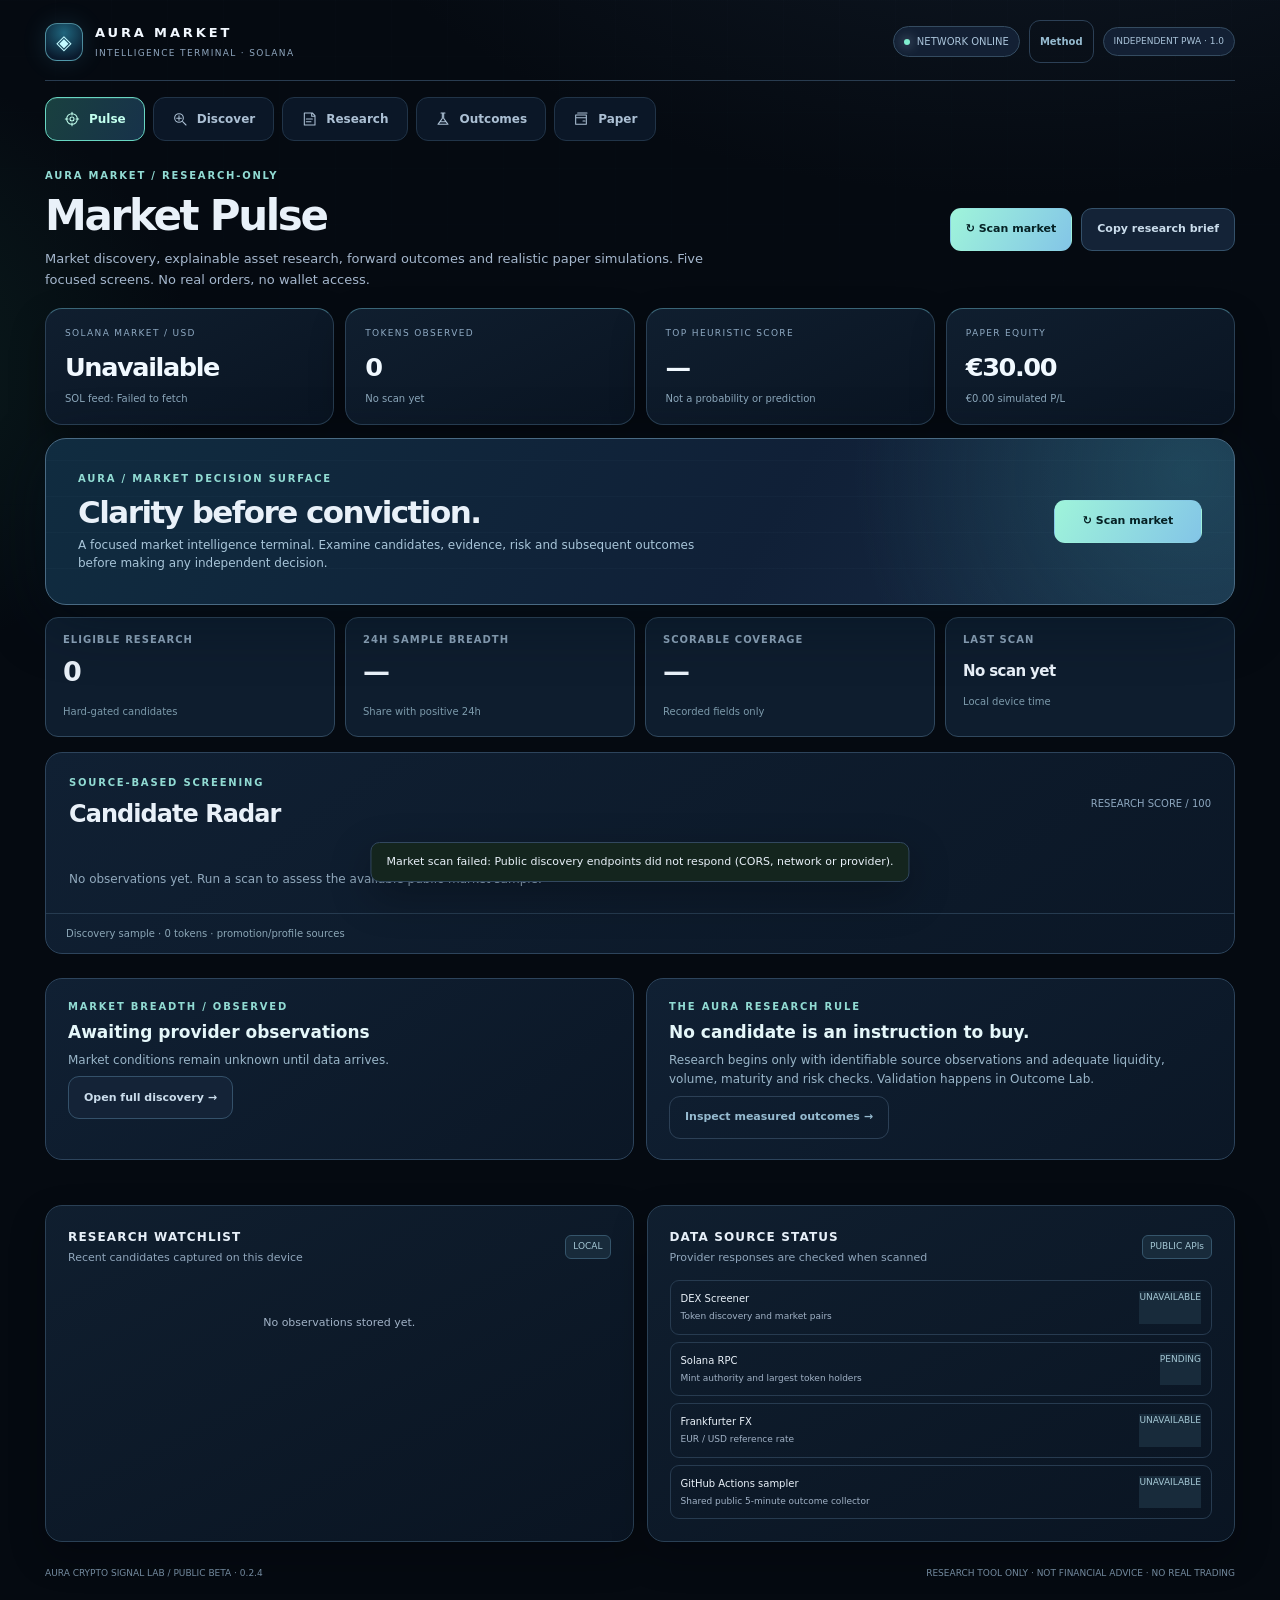
==== index.html @ c3ff3958 "fix(market): unify scanner score with candidate evidence gates and preserve missing scores" ====
<!doctype html>
<html lang="en">
<head>
<meta charset="utf-8">
<meta name="viewport" content="width=device-width,initial-scale=1,viewport-fit=cover">
<meta name="theme-color" content="#07100f">
<meta name="description" content="AURA Market — independent Android market research, transparent intelligence, on-chain checks and paper portfolio.">
<link rel="manifest" href="./manifest.webmanifest">
<link rel="icon" href="./icon.svg" type="image/svg+xml">
<title>AURA Market · Intelligence Terminal</title>
<style>
:root{color-scheme:dark;--bg:#07100f;--panel:#0b1715;--panel2:#0e1e1b;--line:#1b3630;--line2:#25453c;--text:#e7f2ed;--muted:#86a198;--dim:#5e786e;--mint:#90e0bf;--mint2:#b7f2d6;--gold:#e7c88a;--red:#f08f84;--blue:#8fb8ed;--shadow:0 16px 50px #0006}
*{box-sizing:border-box}html{scroll-behavior:smooth}body{margin:0;background:radial-gradient(1000px 650px at 60% -20%,#18342b 0%,transparent 62%),linear-gradient(145deg,#07100f,#060b0b 55%,#091511);color:var(--text);font-family:Inter,ui-sans-serif,system-ui,-apple-system,"Segoe UI",sans-serif;min-height:100vh}button,input,select{font:inherit}button{cursor:pointer}button:disabled{opacity:.4;cursor:not-allowed}a{color:inherit;text-decoration:none}::selection{background:#8de2bd55}
.wrap{max-width:1500px;margin:auto;padding:0 24px}.top{display:flex;align-items:center;justify-content:space-between;gap:16px;padding:19px 0;border-bottom:1px solid var(--line)}.brand{display:flex;align-items:center;gap:12px}.logo{width:38px;height:38px;border:1px solid #83d3ac88;border-radius:12px;display:grid;place-items:center;color:var(--mint);box-shadow:inset 0 0 18px #73ce9b16,0 0 24px #73ce9b0b;font-size:20px}.brand h1{font-size:14px;letter-spacing:.22em;margin:0;font-weight:750}.brand p{font-size:9px;letter-spacing:.18em;color:var(--muted);margin:5px 0 0}.top-right{display:flex;align-items:center;gap:12px;flex-wrap:wrap}.pill{display:inline-flex;align-items:center;gap:7px;border:1px solid var(--line2);background:#10221d;padding:7px 10px;border-radius:999px;font-size:10px;color:var(--muted)}.dot{width:6px;height:6px;border-radius:99px;background:var(--gold);box-shadow:0 0 12px currentColor}.dot.ok{background:var(--mint)}.dot.bad{background:var(--red)}
.nav{display:flex;gap:6px;overflow:auto;padding:12px 0;border-bottom:1px solid var(--line);scrollbar-width:none}.nav button{border:1px solid transparent;background:transparent;color:var(--muted);padding:9px 13px;border-radius:9px;font-size:11px;white-space:nowrap}.nav button.active,.nav button:hover{background:#12251f;border-color:var(--line2);color:var(--mint)}
.intro{display:flex;align-items:flex-end;justify-content:space-between;gap:18px;padding:27px 0 18px}.eyebrow{font-size:9px;letter-spacing:.22em;color:var(--mint);text-transform:uppercase}.intro h2{margin:8px 0 5px;font-size:clamp(24px,4vw,37px);letter-spacing:-.045em;font-weight:650}.intro p{max-width:650px;color:var(--muted);font-size:12px;line-height:1.6;margin:0}.actions{display:flex;gap:8px;flex-wrap:wrap}.btn{border:1px solid var(--line2);background:#11231e;color:var(--text);border-radius:9px;padding:10px 13px;font-size:11px;font-weight:650;transition:.2s}.btn:hover{border-color:#72c79c;background:#163127}.btn.primary{background:var(--mint);color:#082018;border-color:var(--mint)}.btn.primary:hover{background:var(--mint2)}.btn.ghost{background:transparent;color:var(--muted)}.btn.danger{border-color:#69443c;color:#f2a196;background:#251512}.btn.small{padding:7px 10px;font-size:10px}
.grid{display:grid;gap:13px}.stats{grid-template-columns:repeat(4,minmax(0,1fr));margin-bottom:13px}.card{background:linear-gradient(150deg,#10201cdd,#0a1412ee);border:1px solid var(--line);border-radius:14px;box-shadow:var(--shadow);min-width:0}.stat{padding:15px 17px}.label{font-size:9px;letter-spacing:.15em;color:var(--muted);text-transform:uppercase}.value{font-size:25px;font-weight:650;letter-spacing:-.04em;margin-top:8px}.sub{font-size:10px;color:var(--dim);margin-top:4px}
.workspace{grid-template-columns:minmax(0,1.6fr) minmax(290px,.8fr);align-items:start}.section{padding:17px}.sect-head{display:flex;align-items:center;justify-content:space-between;gap:12px;margin-bottom:14px}.sect-head h3{font-size:12px;letter-spacing:.12em;margin:0;font-weight:700}.sect-head p{font-size:10px;color:var(--muted);margin:4px 0 0}.muted{color:var(--muted)}.tiny{font-size:9px;color:var(--dim)}.filters{display:flex;gap:7px;flex-wrap:wrap;margin-bottom:12px}.field{background:#081310;border:1px solid var(--line2);border-radius:8px;color:var(--text);padding:9px 10px;min-width:0;font-size:11px}.filters input{flex:1;min-width:140px}.filters select{min-width:115px}.table-wrap{overflow-x:auto}table{width:100%;border-collapse:collapse;min-width:650px}th{text-align:left;font-size:9px;color:var(--dim);letter-spacing:.13em;font-weight:600;padding:10px 8px;border-bottom:1px solid var(--line)}td{font-size:11px;padding:12px 8px;border-bottom:1px solid #18312b;white-space:nowrap}tbody tr{cursor:pointer;transition:.15s}tbody tr:hover,tbody tr.selected{background:#13251e}tbody tr:last-child td{border-bottom:0}.token{display:flex;align-items:center;gap:9px}.token img,.avatar{width:28px;height:28px;border-radius:50%;object-fit:cover;background:#1e3b30;border:1px solid #315344}.token b{display:block;font-size:11px}.token small{display:block;color:var(--dim);font-size:9px;margin-top:3px}.pos{color:var(--mint)}.neg{color:var(--red)}.score{display:inline-flex;align-items:center;justify-content:center;min-width:34px;border:1px solid #366c50;background:#10281c;color:var(--mint);padding:4px 6px;border-radius:6px;font-size:10px}.score.mid{border-color:#6d5c32;background:#282312;color:var(--gold)}.score.low{border-color:#643e36;background:#281814;color:var(--red)}
.inspect{padding:17px;position:sticky;top:12px}.empty{padding:34px 10px;text-align:center;color:var(--muted);font-size:11px;line-height:1.7}.inspect-head{display:flex;gap:12px;align-items:center}.inspect-head img{width:40px;height:40px;border-radius:50%;background:#183a2b}.inspect-head h3{margin:0;font-size:15px}.inspect-head small{display:block;margin-top:4px;color:var(--muted);font-size:10px}.price{font-size:27px;letter-spacing:-.04em;font-weight:700;margin:19px 0 3px}.change{font-size:11px}.metricgrid{display:grid;grid-template-columns:repeat(2,minmax(0,1fr));gap:8px;margin-top:15px}.metric{padding:10px;border:1px solid var(--line);border-radius:9px;background:#0a1713}.metric span{display:block;font-size:9px;color:var(--dim);text-transform:uppercase;letter-spacing:.1em}.metric b{display:block;margin-top:6px;font-size:12px;font-weight:650}.riskbox{margin-top:14px;border:1px solid var(--line);border-radius:10px;padding:12px}.riskrow{display:flex;align-items:center;justify-content:space-between;gap:8px;margin-top:9px;font-size:10px}.tag{border:1px solid var(--line2);background:#0c1a15;color:var(--muted);padding:4px 7px;border-radius:6px;font-size:9px}.tag.good{color:var(--mint);border-color:#386447}.tag.warn{color:var(--gold);border-color:#66572e}.tag.bad{color:var(--red);border-color:#67403a}.inspect-actions{display:flex;gap:8px;margin-top:14px}.inspect-actions .btn{flex:1}.security{margin-top:12px}
.side-stack{display:grid;gap:13px}.portfolio{padding:17px}.balance{font-size:30px;font-weight:700;margin-top:8px}.cashrow{display:flex;justify-content:space-between;gap:12px;margin-top:9px;font-size:10px;color:var(--muted)}.progress{height:6px;background:#1a3029;border-radius:99px;overflow:hidden;margin:12px 0}.progress i{display:block;height:100%;background:linear-gradient(90deg,#60b987,#c3e6a8);width:0}.position{padding:10px 0;border-top:1px solid var(--line);display:flex;justify-content:space-between;align-items:center;gap:10px}.position b{font-size:11px}.position small{display:block;color:var(--muted);font-size:9px;margin-top:4px}.position strong{font-size:11px}.warning{border:1px solid #5d5030;background:#241f10;color:#d7c48f;border-radius:9px;padding:11px;font-size:10px;line-height:1.55;margin-top:13px}.warning.red{border-color:#67413c;background:#241512;color:#e9a397}.warning.green{border-color:#326347;background:#102219;color:#a3dfbc}
.panel{padding:17px;margin-top:13px}.formrow{display:grid;grid-template-columns:1fr 1fr;gap:9px;margin:12px 0}.formgroup label{display:block;font-size:9px;color:var(--muted);margin-bottom:6px}.formgroup input,.formgroup select{width:100%}.feedlist{display:grid;gap:7px}.feeditem{border:1px solid var(--line);border-radius:9px;padding:10px;display:flex;justify-content:space-between;gap:10px;font-size:10px}.feeditem small{display:block;color:var(--muted);font-size:9px;margin-top:4px}.badge{font-size:9px;color:var(--mint);white-space:nowrap}.hidden{display:none!important}
.modal{position:fixed;inset:0;z-index:30;background:#000a;display:grid;place-items:center;padding:18px}.modalbox{width:min(440px,100%);background:#0d1c17;border:1px solid var(--line2);border-radius:15px;padding:20px;box-shadow:0 20px 80px #000a}.modalbox h3{margin:0 0 5px;font-size:15px}.modalbox p{font-size:11px;color:var(--muted);line-height:1.6}.modal-actions{display:flex;justify-content:flex-end;gap:8px;margin-top:16px}
footer{padding:24px 0 32px;color:var(--dim);font-size:9px;line-height:1.7;display:flex;justify-content:space-between;gap:16px}.toast{position:fixed;z-index:40;bottom:18px;left:50%;transform:translate(-50%,20px);opacity:0;transition:.25s;background:#14251e;border:1px solid var(--line2);padding:11px 15px;border-radius:9px;box-shadow:var(--shadow);font-size:11px;pointer-events:none;max-width:90%;text-align:center}.toast.show{opacity:1;transform:translate(-50%,0)}
@media(max-width:900px){.workspace{grid-template-columns:1fr}.inspect{position:relative;top:auto}.stats{grid-template-columns:repeat(2,1fr)}.intro{align-items:flex-start;flex-direction:column}.actions{width:100%}}
@media(max-width:540px){.tabview#overview .table-wrap table{min-width:0;table-layout:fixed;width:100%}.tabview#overview .table-wrap th:nth-child(4),.tabview#overview .table-wrap td:nth-child(4),.tabview#overview .table-wrap th:nth-child(5),.tabview#overview .table-wrap td:nth-child(5){display:none}.tabview#overview .table-wrap th,.tabview#overview .table-wrap td{padding:9px 5px;font-size:9px}.tabview#overview .token{gap:5px}.tabview#overview .token img,.tabview#overview .token .avatar{width:22px;height:22px}.tabview#overview .token b{font-size:9px}.tabview#overview .token small{font-size:8px}.wrap{padding:0 13px}.top{padding:13px 0}.brand h1{font-size:12px}.brand p{font-size:8px}.top-right .pill:nth-child(2){display:none}.nav{padding:9px 0}.nav button{padding:8px 10px}.intro{padding:20px 0 14px}.intro h2{font-size:26px}.intro p{font-size:11px}.actions .btn{flex:1;padding:10px 8px}.stats{gap:8px}.stat{padding:12px}.value{font-size:20px}.section,.inspect,.portfolio,.panel{padding:13px}.formrow{grid-template-columns:1fr}.value{letter-spacing:-.05em}footer{font-size:8px;flex-direction:column;gap:4px}}
</style>
<link rel="stylesheet" href="./market-ui.css">
</head>
<body>
<div class="wrap">
<header class="top">
 <div class="brand"><div class="logo" aria-hidden="true">◈</div><div><h1>AURA MARKET</h1><p>INTELLIGENCE TERMINAL · SOLANA</p></div></div>
 <div class="top-right"><span class="pill"><i class="dot" id="netDot"></i><span id="netLabel">CONNECTING</span></span><button class="btn small ghost" id="terminal-method" type="button">Method</button><span class="pill">INDEPENDENT PWA · 1.0</span></div>
</header>
<nav class="nav" id="nav" aria-label="Primary market navigation"><button type="button" class="active" data-tab="overview" aria-label="Pulse"><svg class="nav-icon" viewBox="0 0 24 24" fill="none" stroke="currentColor" stroke-width="1.6" stroke-linecap="round" stroke-linejoin="round" aria-hidden="true"><circle cx="12" cy="12" r="8"/><circle cx="12" cy="12" r="3"/><path d="M12 2v4 M12 18v4 M2 12h4 M18 12h4"/></svg><span class="nav-label">Pulse</span></button><button type="button" data-tab="scanner" aria-label="Discover"><svg class="nav-icon" viewBox="0 0 24 24" fill="none" stroke="currentColor" stroke-width="1.6" stroke-linecap="round" stroke-linejoin="round" aria-hidden="true"><circle cx="10.5" cy="10.5" r="6.5"/><path d="m16 16 5 5 M7 11h7 M10.5 7v7"/></svg><span class="nav-label">Discover</span></button><button type="button" data-tab="research" aria-label="Research"><svg class="nav-icon" viewBox="0 0 24 24" fill="none" stroke="currentColor" stroke-width="1.6" stroke-linecap="round" stroke-linejoin="round" aria-hidden="true"><path d="M8 3h9l4 4v14H5V3z M16 3v5h5 M8 12h9 M8 16h7"/></svg><span class="nav-label">Research</span></button><button type="button" data-tab="lab" aria-label="Outcomes"><svg class="nav-icon" viewBox="0 0 24 24" fill="none" stroke="currentColor" stroke-width="1.6" stroke-linecap="round" stroke-linejoin="round" aria-hidden="true"><path d="M9 3h6 M11 3v8L4.5 20h15L13 11V3 M8 16h8"/></svg><span class="nav-label">Outcomes</span></button><button type="button" data-tab="portfolio" aria-label="Paper"><svg class="nav-icon" viewBox="0 0 24 24" fill="none" stroke="currentColor" stroke-width="1.6" stroke-linecap="round" stroke-linejoin="round" aria-hidden="true"><path d="M4 6h16v14H4z M4 10h16 M15 15h3 M7 3h14"/></svg><span class="nav-label">Paper</span></button></nav>
<section class="intro">
 <div><div class="eyebrow">AURA MARKET / RESEARCH-ONLY</div><h2 id="terminal-page-name">Market Pulse</h2><p>Market discovery, explainable asset research, forward outcomes and realistic paper simulations. Five focused screens. No real orders, no wallet access.</p></div>
 <div class="actions"><button class="btn primary" id="scanBtn">↻ Scan market</button><button class="btn" id="briefBtn">Copy research brief</button><button class="btn ghost" id="installBtn" hidden>＋ Install app</button></div>
</section>
<section class="grid stats">
 <div class="card stat"><div class="label">Solana market / USD</div><div class="value" id="solPrice">—</div><div class="sub" id="solChange">Waiting for public feed</div></div>
 <div class="card stat"><div class="label">Tokens observed</div><div class="value" id="tokenCount">0</div><div class="sub" id="scanTime">No scan yet</div></div>
 <div class="card stat"><div class="label">Top heuristic score</div><div class="value" id="topScore">—</div><div class="sub">Not a probability or prediction</div></div>
 <div class="card stat"><div class="label">Paper equity</div><div class="value" id="equity">€30.00</div><div class="sub" id="dailyPnl">€0.00 simulated P/L</div></div>
</section>
<div id="overview" class="tabview">
<section id="aura-market-product" aria-label="Market decision overview">
<div class="aura-hero"><div><div class="aura-eyebrow">AURA / MARKET DECISION SURFACE</div><h3>Clarity before conviction.</h3><p>A focused market intelligence terminal. Examine candidates, evidence, risk and subsequent outcomes before making any independent decision.</p></div><button class="btn primary" id="terminal-quick-scan" type="button">↻ Scan market</button></div>
<div class="aura-chipbar" aria-label="Market sample quality metrics">
<div class="aura-chip"><small>ELIGIBLE RESEARCH</small><strong id="terminal-eligible">—</strong><em>Hard-gated candidates</em></div>
<div class="aura-chip"><small>24H SAMPLE BREADTH</small><strong id="terminal-breadth">—</strong><em>Share with positive 24h</em></div>
<div class="aura-chip"><small>SCORABLE COVERAGE</small><strong id="terminal-coverage">—</strong><em>Recorded fields only</em></div>
<div class="aura-chip"><small>LAST SCAN</small><strong style="font-size:15px;margin-top:13px" id="terminal-sampled">—</strong><em>Local device time</em></div></div>
<section class="aura-panel" aria-label="Candidate radar"><div class="aura-panel-head"><div><div class="aura-eyebrow">SOURCE-BASED SCREENING</div><h3>Candidate Radar</h3></div><span>RESEARCH SCORE / 100</span></div>
<div id="terminal-candidates"><div class="aura-placeholder">Run a market scan to examine a provider-curated sample. Missing data will not be invented.</div></div>
<div id="terminal-universe" class="aura-observation-note">Discovery is a selection-biased sample, not every Solana token.</div></section>
<div class="aura-info-grid"><div class="aura-panel aura-brief"><div class="aura-eyebrow">MARKET BREADTH / OBSERVED</div><strong id="terminal-market-bias">Awaiting provider observations</strong><p id="terminal-market-narrative">Market conditions remain unknown until data arrives.</p><button class="btn" type="button" data-market-tab="scanner">Open full discovery →</button></div>
<div class="aura-panel aura-brief"><div class="aura-eyebrow">THE AURA RESEARCH RULE</div><strong>No candidate is an instruction to buy.</strong><p>Research begins only with identifiable source observations and adequate liquidity, volume, maturity and risk checks. Validation happens in Outcome Lab.</p><button class="btn ghost" type="button" data-market-tab="lab">Inspect measured outcomes →</button></div></div>
</section>
 <section class="grid" style="grid-template-columns:1fr 1fr;margin-top:13px">
  <div class="card section"><div class="sect-head"><div><h3>RESEARCH WATCHLIST</h3><p>Recent candidates captured on this device</p></div><span class="tag">LOCAL</span></div><div class="feedlist" id="watchList"><div class="empty">No observations stored yet.</div></div></div>
  <div class="card section"><div class="sect-head"><div><h3>DATA SOURCE STATUS</h3><p>Provider responses are checked when scanned</p></div><span class="tag">PUBLIC APIs</span></div><div class="feedlist" id="sourceList"><div class="feeditem"><div>DEX Screener<small>Discovery feeds and token pairs</small></div><span class="badge">PENDING</span></div><div class="feeditem"><div>Solana RPC<small>Mint and largest token accounts</small></div><span class="badge">PENDING</span></div><div class="feeditem"><div>Frankfurter FX<small>EUR / USD conversion for simulated book</small></div><span class="badge">PENDING</span></div></div></div>
 </section>
</div>
<div id="scanner" class="tabview hidden">
<div class="aura-context"><div><div class="aura-eyebrow">DISCOVER / FILTER / COMPARE</div><b>Market Scanner</b></div><span class="tiny">DEX Screener public sample</span></div>

 <div class="card section"><div class="sect-head"><div><h3>SCANNER / SEARCH A TOKEN</h3><p>Search by token name, ticker or mint address</p></div></div>
 <div class="filters"><input class="field" id="searchInput" placeholder="Name, symbol or Solana mint address"><button class="btn primary" id="searchBtn">Search</button></div><div id="searchResults" class="feedlist"><div class="empty">Use search to inspect a specific token.</div></div>
 </div>
 <section class="grid workspace">
  <div class="card section">
   <div class="sect-head"><div><h3>LIVE DISCOVERY FEED</h3><p>DEX Screener public Solana feeds · updated on demand</p></div><span class="tag" id="feedStatus">NOT SCANNED</span></div>
   <div class="filters"><input class="field" id="filterText" placeholder="Filter by token, symbol or address"><select class="field" id="sortSelect"><option value="score">Sort: score</option><option value="liquidity">Sort: liquidity</option><option value="volume">Sort: volume</option><option value="age">Sort: newest</option></select><select class="field" id="riskSelect"><option value="all">All risk levels</option><option value="low">Lower risk flags</option><option value="med">Medium flags</option><option value="high">High flags</option></select></div>
   <div class="table-wrap"><table><thead><tr><th>ASSET</th><th>PRICE</th><th>1H</th><th>LIQUIDITY</th><th>VOL 1H</th><th>SCORE</th><th>RISK</th></tr></thead><tbody id="tokenRows"><tr><td colspan="7" class="empty">Run a market scan to discover current Solana tokens.</td></tr></tbody></table></div>
   <div class="tiny" style="margin-top:12px">Score is a rule-based ranking of liquidity, activity, price action and age. It is not a calibrated forecast.</div>
  </div>
  
 </section>

</div>
<div id="research" class="tabview hidden">
<div class="aura-context"><div><div class="aura-eyebrow">INSPECT ONE ASSET</div><b id="terminal-current">Select an asset</b></div><button class="btn small ghost" type="button" data-market-tab="scanner">Browse tokens</button></div>
<section class="grid workspace">
<div class="aura-panel"><div class="aura-research" id="terminal-research"><div class="aura-placeholder">Select a candidate to view an evidence-based dossier.</div></div></div>
<aside class="card inspect" id="inspector"><div class="sect-head"><div><h3>ASSET INSPECTOR</h3><p>Choose a token from the discovery feed</p></div><span class="tag">READ ONLY</span></div><div class="empty">No asset selected.<br>Tap a row to inspect market structure and run public on-chain checks.</div></aside>
</section>
<section class="aura-panel"><div class="aura-panel-head"><div><div class="aura-eyebrow">PROVIDER HISTORY · ACTUAL OBSERVATIONS</div><h3>Price History</h3></div><div id="terminal-chart-tabs" class="aura-chart-tabs"><button type="button" data-timeframe="hour" class="active">1H candles</button><button type="button" data-timeframe="day">1D candles</button></div></div>
<div class="aura-research"><div id="terminal-chart" class="aura-chart"><div class="aura-placeholder">Select an asset to load historical candles when available.</div></div>
<p class="aura-footnote">GeckoTerminal OHLCV price history is subject to third-party availability and rate limits; missing candles are never simulated.</p></div></section>
</div>
<div id="portfolio" class="tabview hidden">
 <div class="grid workspace">
  <div class="card portfolio"><div class="sect-head"><div><h3>PAPER PORTFOLIO</h3><p>Simulated execution only · stored in this browser</p></div><span class="tag good">NO WALLET</span></div><div class="label">ESTIMATED EQUITY</div><div class="balance" id="portfolioEquity">€30.00</div><div class="cashrow"><span>Cash</span><b id="cashBalance">€30.00</b></div><div class="cashrow"><span>Open positions</span><b id="positionCount">0</b></div><div class="progress"><i id="equityBar"></i></div><div class="sect-head" style="margin-top:16px"><h3>OPEN POSITIONS</h3><span class="tiny">LIVE MARKS WHEN REFRESHED</span></div><div id="positions"><div class="empty">No open paper positions.</div></div><div class="warning">Paper fills are estimates. They include configurable fee and slippage assumptions but do not reproduce real exchange execution or failed sells.</div></div>
  <div class="card section"><div class="sect-head"><div><h3>SIMULATED ORDER TICKET</h3><p>Choose an asset first, then size a paper entry</p></div></div><div class="formgroup"><label>SELECTED TOKEN</label><input class="field" id="orderToken" readonly placeholder="Select from scanner"></div><div class="formrow"><div class="formgroup"><label>STAKE / EUR</label><input class="field" id="stakeInput" type="number" min="1" max="30" step="0.5" value="3"></div><div class="formgroup"><label>MAX STAKE / PORTFOLIO</label><input class="field" id="riskInput" type="text" value="30%" readonly></div></div><div class="formrow"><div class="formgroup"><label>FEE / SIDE</label><input class="field" id="feeInput" type="number" min="0" max="3" step="0.05" value="0.75"></div><div class="formgroup"><label>SLIPPAGE / SIDE</label><input class="field" id="slipInput" type="number" min="0" max="10" step="0.1" value="1"></div></div><button class="btn primary" id="paperBuy" disabled>Simulate paper buy</button><div class="tiny" style="margin-top:10px">No blockchain transaction is signed or sent. The ticket uses current public price and local paper assumptions.</div></div>
 </div>
 <div class="card section panel"><div class="sect-head"><div><h3>TRADE HISTORY</h3><p>Completed simulated entries and exits</p></div><button class="btn small ghost" id="resetPaper">Reset paper ledger</button></div><div class="table-wrap"><table><thead><tr><th>ASSET</th><th>ENTRY / EXIT</th><th>STAKE</th><th>NET P/L</th><th>TIME</th></tr></thead><tbody id="tradeRows"><tr><td colspan="5" class="empty">No closed paper trades.</td></tr></tbody></table></div></div>
</div>
<div id="lab" class="tabview hidden">
 <div class="grid workspace">
  <div class="card section"><div class="sect-head"><div><h3>PREDICTION / OUTCOME LAB</h3><p>Track what the scanner observed and what happened afterward</p></div><span class="tag">LOCAL HISTORY</span></div><div class="warning">The phone-local ledger records only while this app is open or revisited. A separate public GitHub Actions sampler now collects shared market observations in the background. Neither system is a trained or calibrated prediction model; no accuracy or profitability claim is made.</div><div class="metricgrid"><div class="metric"><span>Saved observations</span><b id="obsCount">0</b></div><div class="metric"><span>Matured 1h outcomes</span><b id="matureCount">0</b></div><div class="metric"><span>Average 1h return</span><b id="avgReturn">—</b></div><div class="metric"><span>Positive 1h samples</span><b id="hitRate">—</b></div></div><div class="card section panel" style="margin-top:14px"><div class="sect-head"><div><h3>SHARED BACKGROUND SAMPLER</h3><p>Public collector · scheduled every 5 minutes · best-effort</p></div><span class="tag" id="globalSamplerStatus">WAITING</span></div><div class="metricgrid"><div class="metric"><span>Tracked assets</span><b id="globalTracked">—</b></div><div class="metric"><span>Matured 1h samples</span><b id="globalMature">—</b></div><div class="metric"><span>Average 1h return</span><b id="globalAverage">—</b></div><div class="metric"><span>Positive 1h samples</span><b id="globalPositive">—</b></div></div><div class="tiny" id="globalSamplerNote" style="margin-top:10px">Waiting for the first GitHub Actions sampler run. Schedule delays are possible.</div><div class="sect-head" style="margin-top:20px"><h3>SHARED FORWARD OUTCOMES</h3><button class="btn small ghost" id="refreshGlobal">Refresh shared data</button></div><div class="table-wrap"><table><thead><tr><th>TOKEN</th><th>BASELINE</th><th>5M</th><th>15M</th><th>1H</th><th>6H</th><th>24H</th></tr></thead><tbody id="globalOutcomeRows"><tr><td colspan="7" class="empty">Awaiting public sampler data.</td></tr></tbody></table></div><div class="tiny" style="margin-top:9px">Missed windows and missing markets are excluded from return statistics; they are not treated as zero return.</div></div><div class="sect-head" style="margin-top:22px"><h3>PHONE-LOCAL FORWARD OUTCOMES</h3><span class="tiny">5M / 15M / 1H / 6H / 24H</span></div><div class="table-wrap"><table><thead><tr><th>TOKEN</th><th>OBSERVED</th><th>5M</th><th>15M</th><th>1H</th><th>6H</th><th>24H</th></tr></thead><tbody id="outcomeRows"><tr><td colspan="7" class="empty">Awaiting observations.</td></tr></tbody></table></div></div>
  <div class="card section"><div class="sect-head"><div><h3>BACKTEST / METHODOLOGY</h3><p>What this version can and cannot establish</p></div></div><div class="feedlist"><div class="feeditem"><div>Heuristic ranking<small>Liquidity, volume, buys/sells, price change, age</small></div><span class="badge">ACTIVE</span></div><div class="feeditem"><div>Forward price tracking<small>Local snapshots at fixed horizons</small></div><span class="badge">ACTIVE</span></div><div class="feeditem"><div>Calibrated probability model<small>Requires adequate matured samples and out-of-sample tests</small></div><span class="badge">NOT ACTIVE</span></div><div class="feeditem"><div>Historical OHLCV backtest<small>Not implemented in this static PWA</small></div><span class="badge">NOT ACTIVE</span></div><div class="feeditem"><div>Real exchange execution<small>Intentionally excluded</small></div><span class="badge">DISABLED</span></div></div><button class="btn" id="exportData" style="margin-top:14px;width:100%">Export observations / CSV</button></div>
 </div>
</div>
<div id="about" class="tabview hidden">
 <div class="grid" style="grid-template-columns:1fr 1fr">
  <div class="card section"><div class="sect-head"><div><h3>SCORING MODEL</h3><p>Transparent heuristics, not AI prediction</p></div></div><p class="muted" style="font-size:11px;line-height:1.7">The signal score is a ranking aid calculated from liquidity, hourly volume relative to liquidity, buy/sell activity, price movement and pair age. It is not a probability, a recommendation or a claim of positive expected value.</p><div class="feedlist"><div class="feeditem"><div>Liquidity and depth proxy<small>Thin pools are penalised</small></div><span class="badge">INPUT</span></div><div class="feeditem"><div>Volume / liquidity<small>Activity relative to available pool depth</small></div><span class="badge">INPUT</span></div><div class="feeditem"><div>Buy / sell transactions<small>One-sided flow can also be suspicious</small></div><span class="badge">INPUT</span></div><div class="feeditem"><div>Pair age and price change<small>Newness and extreme moves add risk flags</small></div><span class="badge">INPUT</span></div></div></div>
  <div class="card section"><div class="sect-head"><div><h3>LIMITS & SAFETY</h3><p>Important before relying on any signal</p></div></div><div class="warning red">Meme tokens can lose most or all value, have manipulated liquidity, or become impossible to sell. On-chain diagnostics are partial and do not guarantee safety.</div><p class="muted" style="font-size:11px;line-height:1.7">This app uses public endpoints directly from the browser. If a provider blocks browser CORS, rate-limits requests or changes its API, the affected section will show an error. The app does not proxy, scrape private groups or access privileged information.</p><p class="muted" style="font-size:11px;line-height:1.7">Paper portfolio and scanner observations are saved in this browser's local storage. They do not sync between devices. Clearing site data, changing browser or opening another profile can remove or separate the ledger.</p><p class="muted" style="font-size:11px;line-height:1.7">No seed phrase, wallet connection, signing, automated withdrawal, leverage or real trade execution is included.</p></div>
 </div>
 <div class="card section panel"><div class="sect-head"><div><h3>PRIVACY / DEVICE STORAGE</h3><p>All paper data remains on this device</p></div><span class="tag good">LOCAL-FIRST</span></div><button class="btn" id="downloadBackup">Download local backup</button> <button class="btn ghost" id="restoreBackupBtn">Restore backup</button><input id="restoreFile" type="file" accept="application/json" hidden></div>
</div>
<footer><span>AURA CRYPTO SIGNAL LAB / PUBLIC BETA · 0.2.4</span><span>RESEARCH TOOL ONLY · NOT FINANCIAL ADVICE · NO REAL TRADING</span></footer>
</div>
<div class="toast" id="toast"></div>
<script>
"use strict";
const $=id=>document.getElementById(id);
const GLOBAL_LEDGER_URL="https://raw.githubusercontent.com/u7613197263-code/aura-lab/crypto-signal-lab/data/market-ledger.json";
const API="https://api.dexscreener.com",RPC="https://api.mainnet-beta.solana.com",EURUSD_URL="https://api.frankfurter.app/latest?from=EUR&to=USD";
const SOL="So11111111111111111111111111111111111111112",STORAGE="aura_crypto_pwa_021";
const HORIZONS=[300,900,3600,21600,86400];
const LOCAL_SAMPLE_GRACE={300:12*60,900:20*60,3600:45*60,21600:2*3600,86400:6*3600};
const state={tokens:[],selected:null,fx:null,fxTime:null,fxSource:null,scanTime:null,globalLedger:null,globalError:null,source:{dex:"pending",rpc:"pending",fx:"pending",sampler:"pending"},deferred:null};
let store=loadStore();
function loadStore(){try{const v=JSON.parse(localStorage.getItem(STORAGE)||"{}");return {cash:Number.isFinite(v.cash)?v.cash:30,initial:30,positions:Array.isArray(v.positions)?v.positions:[],trades:Array.isArray(v.trades)?v.trades:[],observations:Array.isArray(v.observations)?v.observations:[],watch:Array.isArray(v.watch)?v.watch:[],fees:Number(v.fees)||0.75,slippage:Number(v.slippage)||1}}catch{return {cash:30,initial:30,positions:[],trades:[],observations:[],watch:[],fees:.75,slippage:1}}}
function save(){localStorage.setItem(STORAGE,JSON.stringify(store));renderPortfolio();renderLab()}
const clamp=(n,min,max)=>Math.min(max,Math.max(min,n));
function fmt(n,d=2){return Number.isFinite(Number(n))?Number(n).toLocaleString("en-US",{minimumFractionDigits:d,maximumFractionDigits:d}):"—"}
function money(n){return "€"+fmt(n)}
function usd(n){return "$"+fmt(n)}
function short(n){n=Number(n)||0;return n>=1e9?(n/1e9).toFixed(2)+"B":n>=1e6?(n/1e6).toFixed(2)+"M":n>=1e3?(n/1e3).toFixed(1)+"K":fmt(n,0)}
function pct(n){return (n>=0?"+":"")+fmt(n,1)+"%"}
function age(ms){if(!ms)return "—";let h=(Date.now()-ms)/3600000;if(h<1)return Math.max(1,Math.round(h*60))+"m";if(h<24)return h.toFixed(1)+"h";return (h/24).toFixed(1)+"d"}
function toast(msg){const el=$("toast");el.textContent=msg;el.classList.add("show");clearTimeout(toast.timer);toast.timer=setTimeout(()=>el.classList.remove("show"),2600)}
async function get(url,timeout=14000){const c=new AbortController(),t=setTimeout(()=>c.abort(),timeout);try{const r=await fetch(url,{cache:"no-store",signal:c.signal});if(!r.ok)throw new Error("HTTP "+r.status);return await r.json()}finally{clearTimeout(t)}}
async function postRpc(method,params){const r=await fetch(RPC,{method:"POST",headers:{"Content-Type":"application/json"},body:JSON.stringify({jsonrpc:"2.0",id:1,method,params})});if(!r.ok)throw new Error("RPC HTTP "+r.status);const j=await r.json();if(j.error)throw new Error(j.error.message||"RPC error");return j.result}
function bestPair(pairs){return (pairs||[]).filter(p=>p.chainId==="solana"&&p.baseToken&&p.priceUsd).sort((a,b)=>(b.liquidity?.usd||0)-(a.liquidity?.usd||0))[0]}
function scorePair(p,boost=0){const liq=Number(p.liquidity?.usd)||0,vol=Number(p.volume?.h1)||0,tx=p.txns?.h1||{},buys=Number(tx.buys)||0,sells=Number(tx.sells)||0,total=buys+sells,change=Number(p.priceChange?.h1)||0,created=Number(p.pairCreatedAt)||0,ageH=created?Math.max(0,(Date.now()-created)/3600000):999;
let s=0;s+=Math.min(25,Math.log10(Math.max(1,liq))*3.6);s+=Math.min(20,Math.log10(Math.max(1,vol/Math.max(liq,1)*100))*3.4);s+=Math.min(18,Math.log10(total+1)*6);s+=Math.min(10,buys/Math.max(total,1)*10);s+=Math.max(0,10-Math.abs(change)*.45);s+=Math.min(7,Math.max(0,ageH)*1.3);if(boost>0)s-=8;s=Math.round(Math.max(0,Math.min(100,s)));
let risk=0,flags=[];if(liq<10000){risk+=30;flags.push("Very thin liquidity")}else if(liq<30000){risk+=18;flags.push("Low liquidity")}if(ageH<1){risk+=25;flags.push("Pair under 1 hour")}else if(ageH<6){risk+=12;flags.push("Very new pair")}if(total<8){risk+=15;flags.push("Low transaction count")}if(total>0&&sells/total>.7){risk+=14;flags.push("Sell pressure")}if(Math.abs(change)>80){risk+=15;flags.push("Extreme 1h move")}if(boost>0||!!p.boosts?.active){risk+=10;flags.push("Promoted / paid discovery source")}if(!flags.length)flags.push("No automated red flag detected");return {score:s,risk:Math.min(100,risk),flags,liq,vol,buys,sells,total,change,ageH}}
function mapToken(p,boostMap={}){const b=boostMap[p.baseToken?.address]||0,stats=scorePair(p,b);const t={...p,...stats,boost:b,address:p.baseToken?.address||"",symbol:p.baseToken?.symbol||"?",name:p.baseToken?.name||"Unknown",price:Number(p.priceUsd)||0,url:p.url||"",image:p.info?.imageUrl||"",pairAddress:p.pairAddress||"",observedAt:Date.now()};const report=window.AuraMarket?.classify?.(t);if(report){t.legacyScore=t.score;t.score=report.score;t.researchEligible=report.gate;t.coverage=report.fields;}return t}
function riskName(s){return s>=55?"HIGH":s>=25?"MED":"LOW"}
function riskClass(s){return s>=55?"bad":s>=25?"warn":"good"}
function statusSource(key,status){state.source[key]=status;renderSources()}
function renderSources(){const names={dex:"DEX Screener",rpc:"Solana RPC",fx:state.fxSource==="ExchangeRate-API"?"ExchangeRate-API":"Frankfurter FX",sampler:"GitHub Actions sampler"};$("sourceList").innerHTML=Object.entries(names).map(([k,n])=>'<div class="feeditem"><div>'+n+'<small>'+({dex:"Token discovery and market pairs",rpc:"Mint authority and largest token holders",fx:state.fxSource==="ExchangeRate-API"?'<a href="https://www.exchangerate-api.com" target="_blank" rel="noopener">Rates By Exchange Rate API</a> · daily reference rate':"EUR / USD reference rate",sampler:"Shared public 5-minute outcome collector"}[k])+'</small></div><span class="badge">'+state.source[k].toUpperCase()+'</span></div>').join("")}
async function refreshFX(){const sources=[{name:"Frankfurter",url:"https://api.frankfurter.dev/v1/latest?base=EUR&symbols=USD",read:j=>j.rates?.USD},{name:"ExchangeRate-API",url:"https://open.er-api.com/v6/latest/EUR",read:j=>j.result==="success"?j.rates?.USD:null}];for(const source of sources){try{const j=await get(source.url,9000);const rate=Number(source.read(j));if(!Number.isFinite(rate)||rate<=0)throw new Error("Missing EUR/USD rate");state.fx=rate;state.fxTime=Date.now();state.fxSource=source.name;statusSource("fx",source.name==="Frankfurter"?"online":"fallback");renderPortfolio();return state.fx}catch(e){console.warn(source.name+" FX unavailable:",e.message)}}statusSource("fx","unavailable");state.fx=null;state.fxSource=null;return null}
async function getSol(){try{const j=await get(API+"/latest/dex/tokens/"+SOL);const p=bestPair(j.pairs);if(!p)throw new Error("No SOL/USD pair returned");$("solPrice").textContent=usd(Number(p.priceUsd));$("solChange").textContent=pct(Number(p.priceChange?.h24)||0)+" / 24H";return p}catch(e){$("solPrice").textContent="Unavailable";$("solChange").textContent="SOL feed: "+e.message;return null}}
async function scan(){let marketDataReceived=false;const btn=$("scanBtn");btn.disabled=true;btn.textContent="Scanning…";$("feedStatus").textContent="FETCHING";try{const requests=await Promise.allSettled([get(API+"/token-profiles/latest/v1"),get(API+"/token-boosts/latest/v1"),get(API+"/community-takeovers/latest/v1"),get(API+"/ads/latest/v1")]);const addrs=new Map();let successful=0;requests.forEach((r,i)=>{if(r.status==="fulfilled"){successful++;(Array.isArray(r.value)?r.value:[]).forEach(x=>{if(x.chainId==="solana"&&x.tokenAddress){const old=addrs.get(x.tokenAddress)||{address:x.tokenAddress,boost:0,profile:false,community:false,ad:false};old.profile ||= i===0;old.boost=Math.max(old.boost,Number(x.amount||x.totalAmount)||0);old.community ||= i===2;old.ad ||= i===3;addrs.set(x.tokenAddress,old)}})}});if(!successful)throw new Error("Public discovery endpoints did not respond (CORS, network or provider).");statusSource("dex","online");const list=[...addrs.values()].slice(0,30);let best=new Map();if(list.length){const j=await get(API+"/tokens/v1/solana/"+list.map(x=>x.address).join(","));marketDataReceived=true;const boostMap=Object.fromEntries(list.map(x=>[x.address,x.boost]));(Array.isArray(j)?j:[]).forEach(p=>{const a=p.baseToken?.address;if(!a)return;const old=best.get(a);if(!old||(p.liquidity?.usd||0)>(old.liquidity?.usd||0))best.set(a,p)});state.tokens=list.map(x=>{const p=best.get(x.address);return p?mapToken(p,{[x.address]:x.boost}):null}).filter(Boolean)}else{state.tokens=[];marketDataReceived=true}state.scanTime=Date.now();await getSol();await refreshFX();captureObservations(state.tokens);await refreshLocalTracked();renderTokens();renderWatch();renderStats();$("feedStatus").textContent=state.tokens.length?state.tokens.length+" TOKENS":"0 NEW · "+store.observations.length+" TRACKED";$("scanTime").textContent="Updated "+new Date().toLocaleTimeString();toast("Scan complete: "+state.tokens.length+" new feed assets; local tracked outcomes refreshed");}catch(e){$("feedStatus").textContent=marketDataReceived?"APP ERROR":"ERROR";if(marketDataReceived)statusSource("dex","online");else statusSource("dex","unavailable");toast((marketDataReceived?"App error after market data loaded: ":"Market scan failed: ")+e.message);console.error(e)}finally{btn.disabled=false;btn.textContent="↻ Scan market";renderPortfolio()}}
function filteredTokens(){let list=[...state.tokens],q=$("filterText").value.toLowerCase(),r=$("riskSelect").value,sort=$("sortSelect").value;if(q)list=list.filter(t=>(t.name+" "+t.symbol+" "+t.address).toLowerCase().includes(q));if(r==="low")list=list.filter(t=>t.risk<25);if(r==="med")list=list.filter(t=>t.risk>=25&&t.risk<55);if(r==="high")list=list.filter(t=>t.risk>=55);list.sort((a,b)=>sort==="liquidity"?b.liq-a.liq:sort==="volume"?b.vol-a.vol:sort==="age"?a.ageH-b.ageH:b.score-a.score);return list}
function renderTokens(){const list=filteredTokens();$("tokenRows").innerHTML=list.length?list.map(t=>'<tr data-address="'+t.address+'" class="'+(state.selected?.address===t.address?"selected":"")+'"><td><div class="token">'+(t.image?'<img loading="lazy" src="'+t.image+'" onerror="this.style.display=\'none\'">':'<span class="avatar"></span>')+'<div><b>'+esc(t.symbol)+'</b><small>'+esc(t.name.slice(0,22))+'</small></div></div></td><td>'+usd(t.price)+'</td><td class="'+(t.change>=0?"pos":"neg")+'">'+pct(t.change)+'</td><td>'+usd(t.liq)+'</td><td>'+usd(t.vol)+'</td><td><span class="score '+(t.score==null?"low":t.score<45?"low":t.score<65?"mid":"")+'">'+(t.score==null?"—":t.score)+'</span></td><td><span class="tag '+riskClass(t.risk)+'">'+riskName(t.risk)+'</span></td></tr>').join(""):'<tr><td colspan="7" class="empty">No matching assets. Run a fresh scan or change filters.</td></tr>';document.querySelectorAll("#tokenRows tr[data-address]").forEach(tr=>tr.addEventListener("click",()=>selectToken(tr.dataset.address)))}
function esc(s){return String(s??"").replace(/[&<>"']/g,c=>({"&":"&amp;","<":"&lt;",">":"&gt;",'"':"&quot;","'":"&#39;"}[c]))}
async function selectToken(address){let t=state.tokens.find(x=>x.address===address)||state.selected;if(!t)return;state.selected=t;$("orderToken").value=t.symbol+" · "+t.address;$("paperBuy").disabled=!(t.price>0&&state.fx);renderTokens();renderInspector();window.AuraMarket?.onAsset?.(t);switchTab("research",false)}
function renderInspector(){const t=state.selected;if(!t)return;$("inspector").innerHTML='<div class="sect-head"><div><h3>ASSET INSPECTOR</h3><p>Market snapshot / '+new Date(t.observedAt).toLocaleTimeString()+'</p></div><span class="tag">SOLANA</span></div><div class="inspect-head">'+(t.image?'<img src="'+t.image+'" onerror="this.style.display=\'none\'">':'<span class="avatar"></span>')+'<div><h3>'+esc(t.name)+' ('+esc(t.symbol)+')</h3><small>'+esc(t.address.slice(0,8))+'…'+esc(t.address.slice(-7))+'</small></div></div><div class="price">'+usd(t.price)+'</div><div class="change '+(t.change>=0?"pos":"neg")+'">'+pct(t.change)+' / 1H · '+pct(Number(t.priceChange?.h24)||0)+' / 24H</div><div class="metricgrid"><div class="metric"><span>Liquidity</span><b>'+usd(t.liq)+'</b></div><div class="metric"><span>Volume / 1h</span><b>'+usd(t.vol)+'</b></div><div class="metric"><span>Buys / sells</span><b>'+t.buys+' / '+t.sells+'</b></div><div class="metric"><span>Pair age</span><b>'+age(t.pairCreatedAt)+'</b></div><div class="metric"><span>Heuristic score</span><b>'+t.score+' / 100</b></div><div class="metric"><span>Risk flags</span><b>'+riskName(t.risk)+'</b></div></div><div class="riskbox"><div class="sect-head" style="margin:0"><h3>RISK SCREEN</h3><span class="tag '+riskClass(t.risk)+'">'+riskName(t.risk)+'</span></div>'+t.flags.map(f=>'<div class="riskrow"><span>'+esc(f)+'</span><span class="tiny">FLAG</span></div>').join("")+'<div id="onchain" class="security tiny">On-chain checks not run.</div></div><div class="inspect-actions"><button class="btn primary" id="inspectPaperBuy">Paper buy</button><button class="btn" id="inspectSecurity">Run on-chain checks</button></div><div class="tiny" style="margin-top:12px">Source: <a href="'+esc(t.url)+'" target="_blank" rel="noopener">Open DEX Screener ↗</a></div>'; $("inspectPaperBuy").addEventListener("click",()=>{switchTab("portfolio");$("stakeInput").focus()});$("inspectSecurity").addEventListener("click",()=>securityCheck(t))}
async function securityCheck(t){const el=$("onchain");if(!el)return;el.textContent="Checking Solana RPC…";try{const [acc,largest,supply]=await Promise.all([postRpc("getAccountInfo",[t.address,{encoding:"jsonParsed",commitment:"confirmed"}]),postRpc("getTokenLargestAccounts",[t.address,{commitment:"confirmed"}]),postRpc("getTokenSupply",[t.address,{commitment:"confirmed"}])]);const info=acc.value?.data?.parsed?.info,auth=info?.mintAuthority,freeze=info?.freezeAuthority,top=(largest.value||[]).slice(0,10),total=Number(supply.value?.amount||0),topSum=top.reduce((a,x)=>a+Number(x.amount||0),0),conc=total?topSum/total*100:NaN;const flags=[];if(auth)flags.push("Mint authority active");else flags.push("Mint authority appears revoked");if(freeze)flags.push("Freeze authority active");else flags.push("No freeze authority reported");if(Number.isFinite(conc))flags.push("Top 10 token accounts: "+fmt(conc,1)+"% of supply");state.source.rpc="online";statusSource("rpc","online");el.innerHTML=flags.map(x=>'<div class="riskrow"><span>'+esc(x)+'</span><span class="tiny">RPC</span></div>').join("")+'<div style="margin-top:8px">This is a partial authority/concentration check, not a contract audit or proof of safety.</div>'}catch(e){statusSource("rpc","unavailable");el.textContent="On-chain RPC unavailable: "+e.message+". No conclusion about token safety."}}
function captureObservations(tokens){const now=Date.now();for(const t of tokens){if(!(t.price>0))continue;let rec=store.observations.find(o=>o.address===t.address);if(!rec){rec={address:t.address,symbol:t.symbol,name:t.name,firstAt:now,firstPrice:t.price,score:t.score,initialRisk:t.risk,checks:[]};store.observations.unshift(rec)}rec.lastPrice=t.price;rec.lastAt=now;for(const h of HORIZONS){if(rec.checks.some(c=>c.h===h))continue;const target=rec.firstAt+h*1000,deadline=target+(LOCAL_SAMPLE_GRACE[h]||0)*1000;if(now<target||now>deadline||!(rec.firstPrice>0))continue;rec.checks.push({h,status:"captured",price:t.price,returnPct:(t.price/rec.firstPrice-1)*100,at:now,delaySeconds:Math.round((now-target)/1000)})}}store.observations=store.observations.slice(0,250);save()}
async function refreshLocalTracked(){const now=Date.now(),due=store.observations.filter(o=>HORIZONS.some(h=>!o.checks.some(c=>c.h===h)&&now>=o.firstAt+h*1000&&now<=o.firstAt+h*1000+(LOCAL_SAMPLE_GRACE[h]||0)*1000)),addresses=[...new Set(due.map(o=>o.address).concat(store.positions.map(p=>p.address)))].slice(0,120),refreshed=[];for(let i=0;i<addresses.length;i+=30){const batch=addresses.slice(i,i+30);try{const pairs=await get(API+"/tokens/v1/solana/"+batch.join(","),12000),best=new Map();(Array.isArray(pairs)?pairs:[]).forEach(p=>{const a=p.baseToken?.address;if(!a)return;const old=best.get(a);if(!old||(p.liquidity?.usd||0)>(old.liquidity?.usd||0))best.set(a,p)});for(const p of best.values())refreshed.push(mapToken(p))}catch(e){console.warn("Local tracked-token refresh failed:",e.message)}}if(refreshed.length){captureObservations(refreshed);for(const t of refreshed){const pos=store.positions.find(p=>p.address===t.address);if(pos)pos.lastPrice=t.price;const current=state.tokens.find(x=>x.address===t.address);if(current)Object.assign(current,t)}if(store.positions.length)save()}let changed=false;for(const o of store.observations){for(const h of HORIZONS){if(o.checks.some(c=>c.h===h))continue;const deadline=o.firstAt+h*1000+(LOCAL_SAMPLE_GRACE[h]||0)*1000;if(now>deadline){o.checks.push({h,status:"missed_window",at:now,reason:"The app was not able to sample this horizon within its local foreground window."});changed=true}}}if(changed)save();renderWatch()}
function renderStats(){ $("tokenCount").textContent=state.tokens.length;$("scanTime").textContent=state.scanTime?"Updated "+new Date(state.scanTime).toLocaleTimeString():"No scan yet";$("topScore").textContent=state.tokens.some(x=>x.score!=null)?Math.max(...state.tokens.filter(x=>x.score!=null).map(x=>x.score))+"/100":"—";renderLab();window.AuraMarket?.refresh?.({tokens:state.tokens,selected:state.selected,scanTime:state.scanTime})}
function renderWatch(){const list=store.observations.slice(0,5);$("watchList").innerHTML=list.length?list.map(o=>{const done=o.checks.filter(c=>!c.status||c.status==="captured").length,missed=o.checks.filter(c=>c.status==="missed_window").length;return '<div class="feeditem"><div><b>'+esc(o.symbol)+'</b><small>'+new Date(o.firstAt).toLocaleString()+' · score '+o.score+'</small></div><span class="badge">'+done+'/5 CAPTURED'+(missed?' · '+missed+' MISSED':'')+'</span></div>'}).join(""):'<div class="empty">No observations stored yet.</div>'}
function renderPortfolio(){let open=store.positions.reduce((s,p)=>{let t=state.tokens.find(x=>x.address===p.address);let mark=t?.price||p.lastPrice||p.entryPrice;return s+p.qty*mark/state.fx||s},0);let equity=store.cash+open;$("portfolioEquity").textContent=money(equity);$("equity").textContent=money(equity);$("cashBalance").textContent=money(store.cash);$("positionCount").textContent=store.positions.length;$("dailyPnl").textContent=money(equity-store.initial)+" simulated P/L";$("equityBar").style.width=clamp(equity/store.initial*100,0,200)/2+"%";$("positions").innerHTML=store.positions.length?store.positions.map(p=>{let t=state.tokens.find(x=>x.address===p.address),price=t?.price||p.lastPrice||p.entryPrice,pnl=(p.qty*price/(state.fx||1))-p.costEur;return '<div class="position"><div><b>'+esc(p.symbol)+'</b><small>Stake '+money(p.stakeEur)+' · '+esc(p.address.slice(0,6))+'…</small></div><div style="text-align:right"><strong class="'+(pnl>=0?"pos":"neg")+'">'+money(pnl)+'</strong><small><button class="btn small" data-close="'+p.id+'">Close</button></small></div></div>'}).join(""):'<div class="empty">No open paper positions.</div>';document.querySelectorAll("[data-close]").forEach(b=>b.addEventListener("click",()=>closePaper(b.dataset.close)));$("tradeRows").innerHTML=store.trades.length?[...store.trades].reverse().slice(0,25).map(t=>'<tr><td><b>'+esc(t.symbol)+'</b></td><td>'+usd(t.entryPrice)+' → '+usd(t.exitPrice)+'</td><td>'+money(t.stakeEur)+'</td><td class="'+(t.pnlEur>=0?"pos":"neg")+'">'+money(t.pnlEur)+'</td><td>'+new Date(t.closedAt).toLocaleString()+'</td></tr>').join(""):'<tr><td colspan="5" class="empty">No closed paper trades.</td></tr>';if(state.selected){$("orderToken").value=state.selected.symbol+" · "+state.selected.address;$("paperBuy").disabled=!(state.selected.price>0&&state.fx)}}
async function buyPaper(){const t=state.selected;if(!t||!state.fx||!t.price)return toast("Select an asset and wait for EUR/USD data.");let stake=Number($("stakeInput").value),fee=Number($("feeInput").value),slip=Number($("slipInput").value);if(!Number.isFinite(stake)||stake<=0||stake>store.cash)return toast("Stake must be positive and within the available paper balance.");if(stake>store.initial*.3+1e-8)return toast("Maximum paper position is 30% of the initial balance.");if(t.liq<15000)return toast("Paper entry blocked: liquidity below €15k equivalent. Override is intentionally unavailable.");let feeCost=stake*fee/100,slippageCost=stake*slip/100,spent=stake+feeCost,usdStake=(stake-feeCost-slippageCost)*state.fx,entryPrice=t.price*(1+slip/100),qty=usdStake/entryPrice;if(spent>store.cash)return toast("Insufficient paper cash after fee.");store.cash-=spent;store.positions.push({id:crypto.randomUUID(),address:t.address,symbol:t.symbol,stakeEur:stake,feeEur:feeCost,slippageEur:slippageCost,costEur:spent,qty,entryPrice,lastPrice:t.price,openedAt:Date.now()});save();toast("Paper buy recorded. No real order sent.")}
function closePaper(id){let p=store.positions.find(x=>x.id===id);if(!p)return;let t=state.tokens.find(x=>x.address===p.address),price=t?.price||p.lastPrice||p.entryPrice,fee=Number($("feeInput").value),slip=Number($("slipInput").value),grossUsd=p.qty*price*(1-slip/100),grossEur=grossUsd/(state.fx||1),feeEur=grossEur*fee/100,net=grossEur-feeEur,pnl=net-p.costEur;store.cash+=net;store.positions=store.positions.filter(x=>x.id!==id);store.trades.push({id,symbol:p.symbol,address:p.address,stakeEur:p.stakeEur,entryPrice:p.entryPrice,exitPrice:price,pnlEur:pnl,closedAt:Date.now(),feesEur:p.feeEur+feeEur,slippageEur:p.slippageEur+grossEur*slip/100});save();toast("Paper position closed: "+money(pnl)+" net.")}
async function loadGlobalLedger(){try{const ledger=await get(GLOBAL_LEDGER_URL+"?v="+Date.now(),12000);if(ledger.schema_version!==1||!Array.isArray(ledger.assets))throw new Error("Unexpected shared ledger format");state.globalLedger=ledger;state.globalError=null;const ageMin=ledger.sampler?.last_success_at?Math.max(0,(Date.now()-Date.parse(ledger.sampler.last_success_at))/60000):Infinity;statusSource("sampler",!ledger.sampler?.last_success_at?"pending":ageMin>20?"stale":ledger.sampler?.status==="partial"?"partial":"online");renderGlobalLab();return ledger}catch(e){state.globalError=e.message;statusSource("sampler","unavailable");renderGlobalLab();console.warn("Shared market ledger unavailable:",e.message);return null}}
function renderGlobalLab(){const ledger=state.globalLedger;if(!ledger){if($("globalSamplerStatus"))$("globalSamplerStatus").textContent=state.globalError?"UNAVAILABLE":"WAITING";if($("globalSamplerNote"))$("globalSamplerNote").textContent=state.globalError?"Shared sampler data unavailable: "+state.globalError:"Waiting for the first shared sampler update.";return}const assets=ledger.assets||[],sampler=ledger.sampler||{},summary=ledger.summary||{},one=assets.map(a=>(a.outcomes||[]).find(o=>o.horizon_seconds===3600&&o.status==="captured")).filter(Boolean),average=one.length?one.reduce((sum,o)=>sum+Number(o.return_pct||0),0)/one.length:null,positive=one.length?one.filter(o=>Number(o.return_pct)>0).length/one.length*100:null;const ageMin=sampler.last_success_at?Math.max(0,(Date.now()-Date.parse(sampler.last_success_at))/60000):Infinity;const status=!sampler.last_success_at?"WAITING":ageMin>20?"STALE":sampler.status==="partial"?"PARTIAL":sampler.status==="online"?"ONLINE":String(sampler.status||"WAITING").toUpperCase();$("globalSamplerStatus").textContent=status;$("globalSamplerStatus").className="tag "+(status==="ONLINE"?"good":status==="PARTIAL"||status==="STALE"?"warn":"");$("globalTracked").textContent=fmt(summary.tracked_assets??assets.length,0);$("globalMature").textContent=fmt(one.length,0);$("globalAverage").textContent=average===null?"—":pct(average);$("globalPositive").textContent=positive===null?"—":fmt(positive,1)+"%";const missed=Number(summary.missed_outcomes)||0,pending=Number(summary.pending_outcomes)||0;$("globalSamplerNote").textContent="Last successful run: "+(sampler.last_success_at?new Date(sampler.last_success_at).toLocaleString():"not yet recorded")+" · "+(Number.isFinite(ageMin)?fmt(ageMin,0)+" min ago":"no successful run")+" · captured "+(summary.captured_outcomes||0)+" · pending "+pending+" · missed "+missed+(sampler.last_error?" · provider note: "+sampler.last_error:"");const horizons=[300,900,3600,21600,86400];$("globalOutcomeRows").innerHTML=assets.length?[...assets].slice(-30).reverse().map(a=>'<tr><td><b>'+esc(a.symbol||"UNKNOWN")+'</b><small class="muted" style="display:block">'+esc((a.mint||"").slice(0,6))+'…'+esc((a.mint||"").slice(-4))+'</small></td><td>'+new Date(a.discovered_at).toLocaleTimeString()+'</td>'+horizons.map(h=>{const o=(a.outcomes||[]).find(x=>x.horizon_seconds===h);if(!o)return '<td class="muted">—</td>';if(o.status==="captured")return '<td class="'+(Number(o.return_pct)>=0?"pos":"neg")+'" title="'+esc(o.sampled_at||"")+' · delay '+esc(o.delay_seconds??"")+"s"+'">'+pct(Number(o.return_pct))+'</td>';if(o.status==="missed_window"||o.status==="no_market")return '<td class="muted" title="'+esc(o.reason||"")+'">'+(o.status==="no_market"?"NO PAIR":"MISSED")+'</td>';return '<td class="muted">pending</td>'}).join("")+'</tr>').join(""):'<tr><td colspan="7" class="empty">No global tracked assets have been recorded yet.</td></tr>'}
function renderLab(){renderGlobalLab();const obs=store.observations;$("obsCount").textContent=obs.length;const one=obs.filter(o=>o.checks.some(c=>c.h===3600&&(!c.status||c.status==="captured")));$("matureCount").textContent=one.length;$("avgReturn").textContent=one.length?pct(one.reduce((sum,o)=>sum+Number(o.checks.find(c=>c.h===3600&&(!c.status||c.status==="captured")).returnPct||0),0)/one.length):"—";$("hitRate").textContent=one.length?fmt(one.filter(o=>Number(o.checks.find(c=>c.h===3600&&(!c.status||c.status==="captured")).returnPct)>0).length/one.length*100,1)+"%":"—";$("outcomeRows").innerHTML=obs.length?[...obs].slice(0,30).map(o=>'<tr><td><b>'+esc(o.symbol)+'</b></td><td>'+new Date(o.firstAt).toLocaleTimeString()+'</td>'+HORIZONS.map(h=>{let c=o.checks.find(x=>x.h===h),captured=c&&(!c.status||c.status==="captured");return '<td class="'+(captured?(c.returnPct>=0?"pos":"neg"):"muted")+'">'+(captured?pct(c.returnPct):c?"missed":"pending")+'</td>'}).join("")+'</tr>').join(""):'<tr><td colspan="7" class="empty">Awaiting observations.</td></tr>'}
function switchTab(tab,scroll=true){const panel=$(tab);if(!panel)return;document.querySelectorAll(".tabview").forEach(x=>x.classList.add("hidden"));panel.classList.remove("hidden");document.querySelectorAll("#nav button").forEach(b=>{b.classList.toggle("active",b.dataset.tab===tab);b.setAttribute("aria-current",b.dataset.tab===tab?"page":"false")});if(tab==="portfolio")renderPortfolio();if(tab==="lab")renderLab();window.AuraMarket?.onTab?.(tab);if(scroll)window.scrollTo({top:0,behavior:"smooth"})}
document.querySelectorAll("#nav button").forEach(b=>b.addEventListener("click",()=>switchTab(b.dataset.tab)));
async function searchToken(){const q=$("searchInput").value.trim();if(!q)return;const btn=$("searchBtn");btn.disabled=true;btn.textContent="Searching…";try{const j=await get(API+"/latest/dex/search?q="+encodeURIComponent(q));const pairs=(j.pairs||[]).filter(p=>p.chainId==="solana").sort((a,b)=>(b.liquidity?.usd||0)-(a.liquidity?.usd||0)).slice(0,10);$("searchResults").innerHTML=pairs.length?pairs.map(p=>'<div class="feeditem"><div><b>'+esc(p.baseToken?.symbol)+' / '+esc(p.quoteToken?.symbol)+'</b><small>'+esc(p.baseToken?.name)+' · liquidity '+usd(p.liquidity?.usd||0)+'</small></div><button class="btn small" data-search-address="'+p.baseToken.address+'">Inspect</button></div>').join(""):'<div class="empty">No Solana pairs found for this search.</div>';document.querySelectorAll("[data-search-address]").forEach(b=>b.addEventListener("click",()=>loadAddress(b.dataset.searchAddress)));}catch(e){$("searchResults").innerHTML='<div class="empty">Search failed: '+esc(e.message)+'</div>'}finally{btn.disabled=false;btn.textContent="Search"}}
async function loadAddress(address){try{const j=await get(API+"/token-pairs/v1/solana/"+encodeURIComponent(address));const p=bestPair(j);if(!p)throw new Error("No market pair found for this token.");const t=mapToken(p);const i=state.tokens.findIndex(x=>x.address===t.address);if(i>=0)state.tokens[i]=t;else state.tokens.unshift(t);state.selected=t;renderTokens();renderStats();renderInspector();$("orderToken").value=t.symbol+" · "+t.address;$("paperBuy").disabled=!(state.fx&&t.price);switchTab("overview");toast("Token loaded from public DEX data.")}catch(e){toast("Token lookup failed: "+e.message)}}
function researchBrief(){const t=state.selected,record={created_at:new Date().toISOString(),application:"AURA Crypto Signal Lab 0.2.4 Android PWA",schema_version:2,global_sampler:state.globalLedger?{generated_at:state.globalLedger.generated_at,sampler:state.globalLedger.sampler,summary:state.globalLedger.summary,latest_assets:(state.globalLedger.assets||[]).slice(-30)}:null,mode:"read-only public-data research; paper trading only",market:"Solana",fx_eurusd:state.fx,selected_asset:t?{symbol:t.symbol,name:t.name,mint:t.address,price_usd:t.price,liquidity_usd:t.liq,volume_1h_usd:t.vol,buys_1h:t.buys,sells_1h:t.sells,price_change_1h_pct:t.change,heuristic_score:t.score,risk_flags:t.flags,dexscreener_url:t.url}:null,scan_assets:state.tokens.slice(0,15).map(x=>({symbol:x.symbol,mint:x.address,price_usd:x.price,liquidity_usd:x.liq,volume_1h_usd:x.vol,price_change_1h_pct:x.change,score:x.score,risk_flags:x.flags})),observations:store.observations.slice(0,30),paper:{cash_eur:store.cash,open_positions:store.positions,closed_trades:store.trades.slice(-20)},caveats:["All scores are heuristics, not calibrated probabilities.","No profitability or predictive edge has been demonstrated.","Data is sampled from public APIs; missing data is not evidence of safety.","No real wallet, signing, or trade execution."]};return "AURA RESEARCH BRIEF\n\n"+JSON.stringify(record,null,2)}
$("refreshGlobal").addEventListener("click",loadGlobalLedger);
$("briefBtn").addEventListener("click",async()=>{const txt=researchBrief();try{await navigator.clipboard.writeText(txt);toast("Research brief copied. Paste it into ChatGPT for deeper analysis.")}catch{download("aura-research-brief.txt",txt,"text/plain")}});$("scanBtn").addEventListener("click",scan);$("filterText").addEventListener("input",renderTokens);$("sortSelect").addEventListener("change",renderTokens);$("riskSelect").addEventListener("change",renderTokens);$("searchBtn").addEventListener("click",searchToken);$("searchInput").addEventListener("keydown",e=>{if(e.key==="Enter")searchToken()});$("paperBuy").addEventListener("click",buyPaper);$("resetPaper").addEventListener("click",()=>{if(!confirm("Reset the local paper ledger to €30? This deletes the simulated positions and trade history on this device."))return;store.cash=30;store.positions=[];store.trades=[];save();toast("Paper ledger reset.")});
function download(name,text,type){const blob=new Blob([text],{type}),url=URL.createObjectURL(blob),a=document.createElement("a");a.href=url;a.download=name;a.click();URL.revokeObjectURL(url)}
$("exportData").addEventListener("click",()=>download("aura-observations.csv","symbol,address,observed_at,initial_price,score,risk,checks\n"+store.observations.map(o=>[o.symbol,o.address,new Date(o.firstAt).toISOString(),o.firstPrice,o.score,o.initialRisk,JSON.stringify(o.checks)].map(x=>'"'+String(x??"").replaceAll('"','""')+'"').join(",")).join("\n"),"text/csv"));
$("downloadBackup").addEventListener("click",()=>download("aura-local-backup.json",JSON.stringify(store,null,2),"application/json"));$("restoreBackupBtn").addEventListener("click",()=>$("restoreFile").click());$("restoreFile").addEventListener("change",async e=>{const f=e.target.files[0];if(!f)return;try{const v=JSON.parse(await f.text());if(!Array.isArray(v.positions)||!Array.isArray(v.trades)||!Array.isArray(v.observations)||!Number.isFinite(v.cash))throw new Error("Invalid backup");store={...store,...v};save();toast("Local backup restored.")}catch(err){toast("Could not restore: "+err.message)}e.target.value=""});
let installPrompt=null;window.addEventListener("beforeinstallprompt",e=>{e.preventDefault();installPrompt=e;$("installBtn").hidden=false});$("installBtn").addEventListener("click",async()=>{if(!installPrompt){toast("Use browser menu → Add to Home screen.");return}installPrompt.prompt();await installPrompt.userChoice;installPrompt=null;$("installBtn").hidden=true});
if("serviceWorker" in navigator)window.addEventListener("load",()=>navigator.serviceWorker.register("./sw.js").catch(()=>{}));
function updateNetworkPill(){const online=navigator.onLine;$("netLabel").textContent=online?"NETWORK ONLINE":"NETWORK OFFLINE";$("netDot").className="dot "+(online?"ok":"bad")}async function boot(){updateNetworkPill();renderPortfolio();renderLab();renderSources();await Promise.allSettled([refreshFX(),getSol(),loadGlobalLedger()]);renderSources();renderPortfolio();await scan();setInterval(loadGlobalLedger,120000)}document.addEventListener("visibilitychange",()=>{if(document.visibilityState==="visible")loadGlobalLedger()});window.addEventListener("online",()=>{updateNetworkPill();loadGlobalLedger();toast("Network online.")});window.addEventListener("offline",()=>{updateNetworkPill();toast("Offline: cached shell may open; live feeds unavailable.")});boot();
</script>
<script src="./market-terminal.js" defer></script>
</body></html>
---- market-ui.css ----
/* AURA Market Terminal v1 — functional luxury, Android-first */
:root{
 --bg:#050a11;--panel:#0b1624;--panel2:#102032;--line:#223449;--line2:#32485f;
 --text:#e9f1f9;--muted:#a1b2c6;--dim:#738a9f;--mint:#80efcf;--mint2:#adffe7;
 --gold:#f6ce95;--red:#ffa2ad;--blue:#93bded;
 --shadow:0 14px 42px #00000049;
}
html{scroll-behavior:smooth}
body{background:radial-gradient(ellipse 80rem 48rem at 80% -15%,#2c415b52,transparent 58%),radial-gradient(ellipse 42rem 32rem at -18% 22%,#1b59464d,transparent 63%),#050a11;font-family:Inter,ui-sans-serif,system-ui,-apple-system,"Segoe UI",sans-serif;line-height:1.5}
body::before{content:"";position:fixed;inset:0;pointer-events:none;z-index:-1;background:linear-gradient(90deg,transparent 98%,#87bbd609 99%),linear-gradient(0deg,transparent 98%,#87bbd609 99%);background-size:56px 56px;mask-image:linear-gradient(#0005,transparent 75%)}
button,input,select{touch-action:manipulation}
button:focus-visible,a:focus-visible,input:focus-visible,select:focus-visible{outline:2px solid #a1edff;outline-offset:3px}
.wrap{max-width:1440px;padding:0 28px 45px}
.top{padding:20px 0 17px;border-color:#293c50;position:relative}
.brand .logo{border:1px solid #77cddd99;background:radial-gradient(circle at 50% 25%,#1f657d,#0a1b2e 80%);border-radius:12px;box-shadow:0 0 25px #5ecef622;color:#c3f9ff}
.brand h1{font-size:13px;color:#f2f8ff;font-weight:750;letter-spacing:.22em}
.brand p{color:#8fa6be;letter-spacing:.15em}
.top-right{gap:9px}.pill{border-color:#344b60;background:#132034;color:#aac4da}
.top-right .pill:last-child{font-size:9px}
.nav{gap:8px;scrollbar-width:none;padding:16px 0 18px;position:relative;border:0}
.nav button{background:#0b1727;border:1px solid #213448;border-radius:12px;padding:11px 18px;font-size:12px;color:#acc0d4;display:flex;align-items:center;justify-content:center;gap:9px;min-height:44px;font-weight:650}
.nav button:hover{border-color:#5c98b2;background:#122839}
.nav button.active{background:linear-gradient(110deg,#19403f,#17324a);border-color:#68d6c2;color:#c2ffee;box-shadow:inset 0 1px #c4f9e418}
.nav-icon{width:16px;height:16px;display:block;flex-shrink:0}
.nav-label{white-space:nowrap}
.intro{padding:9px 0 17px;align-items:center}
.intro .eyebrow,.aura-eyebrow{color:#91dbd3;font-size:10px;letter-spacing:.18em;font-weight:800}
.intro h2{font-size:clamp(25px,3.6vw,42px);line-height:1.1;letter-spacing:-.055em;font-weight:740;margin:10px 0}
.intro p{color:#a5b7cd;font-size:13px;max-width:680px}
.intro .actions{gap:9px}
.btn{background:#142337;color:#cbddec;border-color:#34516a;border-radius:11px;font-weight:650;min-height:43px;padding:11px 15px}
.btn:hover{background:#1c3349;border-color:#72d9c8}
.btn.primary{background:linear-gradient(120deg,#9ff4da,#83c5e7);border-color:transparent;color:#052124;font-weight:800}
.btn.ghost{border-color:#2c4056;color:#96bbd0}
.card{background:linear-gradient(153deg,#101f30fa,#0a1523f8);border-color:#2a4055;border-radius:17px;box-shadow:0 15px 35px #01040950}
.stats{gap:11px}
.card.stat{padding:18px 19px;min-height:112px;border-top-color:#3a6577}
.stat .label,.label{color:#8ea9c2}
.value{font-weight:760;font-size:clamp(21px,2vw,29px);letter-spacing:-.055em;color:#f1f9ff}
.stat .sub{color:#8ca8bc}
.section{padding:22px}
.sect-head h3{font-size:12px;font-weight:750;letter-spacing:.095em;color:#e7f0f9}
.sect-head p{color:#90a6bc;font-size:11px}
.tag,.badge{background:#182b3b;border-color:#35556b;color:#a5c8d5}
.field{min-height:44px;border-color:#2f4960;background:#0b1929;color:#edf5fc;border-radius:10px;font-size:12px}
.field:focus{border-color:#72e5ce;outline:2px solid #72e5ce28}
.filters{gap:9px}
.table-wrap{border:1px solid #2a3e52;border-radius:12px;overflow:auto;overscroll-behavior-x:contain;max-width:100%}
table{min-width:720px}
td{padding:16px 10px;border-color:#1d2e42;font-size:12px}
th{padding:13px 10px;font-size:10px;color:#94abc3}
tbody tr:hover,tbody tr.selected{background:#153142}
.score{color:#91f0cf;background:#14312c;border-color:#326c61}
.score.mid{color:#ffdfa6;background:#312a1a;border-color:#6b5537}
.score.low{color:#ffb4b4;background:#341e26;border-color:#804451}
.positive,.pos{color:#85edce!important}
.negative,.neg{color:#ff99ab!important}
.feeditem{border-color:#273b50}
.inspect{position:static;padding:18px}
.inspect .price{letter-spacing:-.04em}
.inspect-head h3{font-size:18px}
.inspect .metric{border-color:#2a4056;background:#0c1828}
.warning{border:1px solid #7d6242;background:#2e251c;color:#f4d4a0}
.warning.red{border-color:#804854;background:#361f2b;color:#f2b5bf}
.aura-context{display:flex;align-items:center;justify-content:space-between;gap:12px;padding:10px 0 16px;color:#b7cbe0;font-size:11px}
.aura-context b{letter-spacing:.05em;font-size:12px}
#aura-market-product{padding-bottom:20px}
.aura-hero{position:relative;isolation:isolate;background:radial-gradient(circle at 96% 20%,#307a8860,transparent 29%),linear-gradient(120deg,#102c40,#102037 60%,#172942);border:1px solid #496a83;border-radius:21px;overflow:hidden;padding:clamp(18px,3vw,32px);min-height:165px;display:flex;align-items:center;justify-content:space-between;gap:25px;box-shadow:0 15px 60px #04121d73}
.aura-hero:before{content:"";position:absolute;inset:0;pointer-events:none;background:repeating-linear-gradient(0deg,transparent 0 35px,#93cde40c 36px);z-index:-1}
.aura-hero .eyebrow{color:#93e5d4}
.aura-hero h3{font-size:clamp(20px,3.2vw,31px);margin:9px 0 7px;line-height:1.12;letter-spacing:-.05em}
.aura-hero p{margin:0;color:#a8c5d9;max-width:650px;font-size:12px}
.aura-hero .btn{min-width:148px}
.aura-chipbar{display:grid;grid-template-columns:repeat(4,minmax(0,1fr));gap:10px;margin:12px 0 15px}
.aura-chip{background:#0e1d2e;border:1px solid #30485e;border-radius:13px;padding:14px 17px;min-width:0}
.aura-chip small{display:block;font-size:10px;color:#90a8be;letter-spacing:.1em;font-weight:700}
.aura-chip strong{display:block;font-size:clamp(19px,2.6vw,27px);letter-spacing:-.04em;margin:5px 0}
.aura-chip em{font-size:10px;color:#7c9aab;font-style:normal}
.aura-panel{background:linear-gradient(145deg,#102033,#0b1726);border:1px solid #2d445c;border-radius:17px;overflow:hidden;margin:12px 0;min-width:0}
.aura-panel-head{display:flex;align-items:center;justify-content:space-between;gap:12px;padding:22px 23px 15px}
.aura-panel-head h3{margin:6px 0 0;font-size:clamp(18px,2vw,24px);letter-spacing:-.04em;font-weight:750}
.aura-panel-head span:last-child{font-size:10px;color:#8da7bf}
.aura-candidate{display:grid;grid-template-columns:25px minmax(0,1fr) 92px 68px;gap:12px;align-items:center;width:100%;background:transparent;border:0;border-top:1px solid #283c52;border-radius:0;text-align:left;padding:17px 22px}
.aura-candidate:hover{background:#193548}
.aura-rank{font:11px ui-monospace,monospace;color:#829cb2}
.aura-candidate-main strong,.aura-candidate-change,.aura-candidate-score{display:block;color:#eaf2ff;font-size:15px;font-weight:750}
.aura-candidate-main small{display:block;color:#879eaf;font-size:10px;white-space:nowrap;overflow:hidden;text-overflow:ellipsis}
.aura-candidate-change,.aura-candidate-score{text-align:right}
.aura-candidate-change small,.aura-candidate-score small{display:block;color:#92a7ba;font-size:9px;font-weight:450;margin-top:2px}
.aura-candidate-score{color:#8cf1d1}
.aura-placeholder{padding:23px;color:#91a9bd;font-size:12px;line-height:1.65}
.aura-info-grid{display:grid;grid-template-columns:1.1fr .9fr;gap:12px}
.aura-brief{padding:20px 22px}
.aura-brief strong{display:block;font-size:17px;color:#e5f7fa;margin:6px 0 4px}
.aura-brief p{color:#99b5c8;line-height:1.6;margin:6px 0;font-size:12px}
.aura-observation-note{font-size:10px;color:#8ba6b6;padding:12px 20px;border-top:1px solid #263b50}
#research .workspace{grid-template-columns:minmax(0,.9fr) minmax(290px,1.1fr);align-items:start}
.aura-research{padding:20px}
.aura-research-head{display:flex;align-items:start;justify-content:space-between;gap:15px;flex-wrap:wrap}
.aura-research-head h3{font-size:clamp(21px,2.7vw,29px);letter-spacing:-.04em;margin:6px 0}
.aura-research-head h3 span{font-weight:450;font-size:13px;color:#8ba8ba}
.aura-grade{border-radius:9px;padding:8px 10px;font-size:9px;font-weight:800;letter-spacing:.07em;border:1px solid #6c5161;color:#e8b4b9;background:#2e1d2b}
.aura-grade.pass{border-color:#3b8279;color:#8ef1d8;background:#15322e}
.aura-research-meter{display:grid;grid-template-columns:repeat(3,minmax(0,1fr));gap:8px;margin-top:17px}
.aura-research-meter>div{border:1px solid #304861;border-radius:10px;padding:12px;background:#0b1a2b;min-width:0}
.aura-research-meter small{font-size:9px;color:#86a1b4;display:block;letter-spacing:.05em}
.aura-research-meter strong{font-size:15px;display:block;margin-top:5px;overflow-wrap:anywhere}
.aura-evidence-title{font-size:10px;letter-spacing:.11em;font-weight:800;color:#99cade;margin-top:19px}
.aura-evidence-list{margin:9px 0 0 16px;padding:0;font-size:12px;color:#c2d3e2;line-height:1.75}
.aura-evidence-list.caution{color:#e7c8bd}
.aura-rulebox{background:#1c3040a6;border-left:3px solid #76e5cc;border-radius:8px;padding:12px 15px;margin-top:18px}
.aura-rulebox b{font-size:11px}.aura-rulebox p{font-size:12px;color:#afc7d8;margin:5px 0;line-height:1.6}
.aura-footnote{font-size:10px;color:#8cabc1;line-height:1.6}
.aura-chart-svg{width:100%;height:auto;display:block}
.aura-chart{min-height:175px;border-radius:11px;background:#0a1727;border:1px solid #2b4357;padding:8px;overflow:hidden}
.aura-chart-caption{display:flex;justify-content:space-between;gap:8px;color:#90a9bb;font-size:9px;flex-wrap:wrap;padding:7px 4px}
.aura-chart-tabs{display:flex;gap:8px}
.aura-chart-tabs button{background:#14293c;border:1px solid #34546b;color:#b9d2dc;border-radius:8px;padding:8px 12px;font-size:11px}
.aura-chart-tabs button.active{border-color:#73e6cf;color:#aaffed;background:#20423f}
#scanner .workspace{display:block}
#scanner .card.section{margin-top:13px}
#scanner .filters{display:flex;gap:9px}
#scanner #searchResults{max-height:400px;overflow:auto}
#about .grid{align-items:start}
footer{padding-bottom:26px}
@media(min-width:1000px){
 .wrap{padding-left:45px;padding-right:45px}
 #overview .aura-info-grid{grid-template-columns:1fr 1fr}
}
@media(max-width:800px){
 .wrap{padding:0 16px 112px}
 .top-right .pill:last-child{display:none}
 .intro{display:block}
 .intro .actions{margin-top:13px}
 .stats{grid-template-columns:repeat(2,minmax(0,1fr))}
 #research .workspace,.aura-info-grid{grid-template-columns:1fr}
 #about .grid{grid-template-columns:1fr!important}
 .aura-chipbar{grid-template-columns:repeat(2,minmax(0,1fr))}
 .nav{position:fixed;left:0;right:0;bottom:0;z-index:60;margin:0;display:grid;grid-template-columns:repeat(5,minmax(0,1fr));padding:9px max(8px,env(safe-area-inset-right)) calc(9px + env(safe-area-inset-bottom)) max(8px,env(safe-area-inset-left));background:#081320f7;border-top:1px solid #33495d;backdrop-filter:blur(22px);-webkit-backdrop-filter:blur(22px);gap:4px;box-shadow:0 -20px 50px #0009;overflow:visible}
 .nav button{display:flex;flex-direction:column;gap:4px;min-height:56px;padding:8px 2px 7px;border-radius:11px;background:transparent;border:1px solid transparent;font-size:9px;line-height:1.1}
 .nav button.active{border-color:#3f8c85;background:#153d40;color:#d9fff4}
 .nav-icon{height:21px;width:21px}
 .nav-label{font-size:10px}
 #scanner .table-wrap{margin-left:-3px;margin-right:-3px}
 .aura-candidate{grid-template-columns:19px minmax(0,1fr) 58px 49px;gap:6px;padding:14px 12px}
 .aura-candidate-main strong{font-size:13px}
 .aura-candidate-score,.aura-candidate-change{font-size:13px}
 .aura-panel-head{padding:18px 15px 13px}
 footer{padding-bottom:10px}
}
@media(max-width:440px){
 .wrap{padding-left:11px;padding-right:11px}
 .top{padding-top:14px}
 .top-right{gap:4px}
 .top-right .pill:first-child{padding:6px 8px;font-size:9px}
 .brand{gap:8px}
 .brand .logo{width:33px;height:33px}
 .brand h1{font-size:11px;letter-spacing:.13em}
 .brand p{font-size:8px;letter-spacing:.07em}
 .intro h2{font-size:25px}
 .intro p{font-size:11px}
 .intro .actions .btn{font-size:10px;padding:9px 10px;min-height:42px}
 .stats{gap:8px}
 .card.stat{min-height:104px;padding:12px}
 .stat .value{font-size:23px}
 .aura-hero{min-height:176px;display:block;padding:18px}
 .aura-hero .btn{margin-top:14px}
 .aura-chip{padding:12px}
 .aura-chip strong{font-size:21px}
 .section{padding:15px}
 .aura-research{padding:13px}
 .aura-research-meter>div{padding:8px}
 .aura-research-meter strong{font-size:12px}
 .filters input{min-width:120px}
 #scanner .filters select{min-width:103px}
}
@media(prefers-reduced-motion:reduce){*,*:before,*:after{scroll-behavior:auto!important;transition:none!important;animation:none!important}}
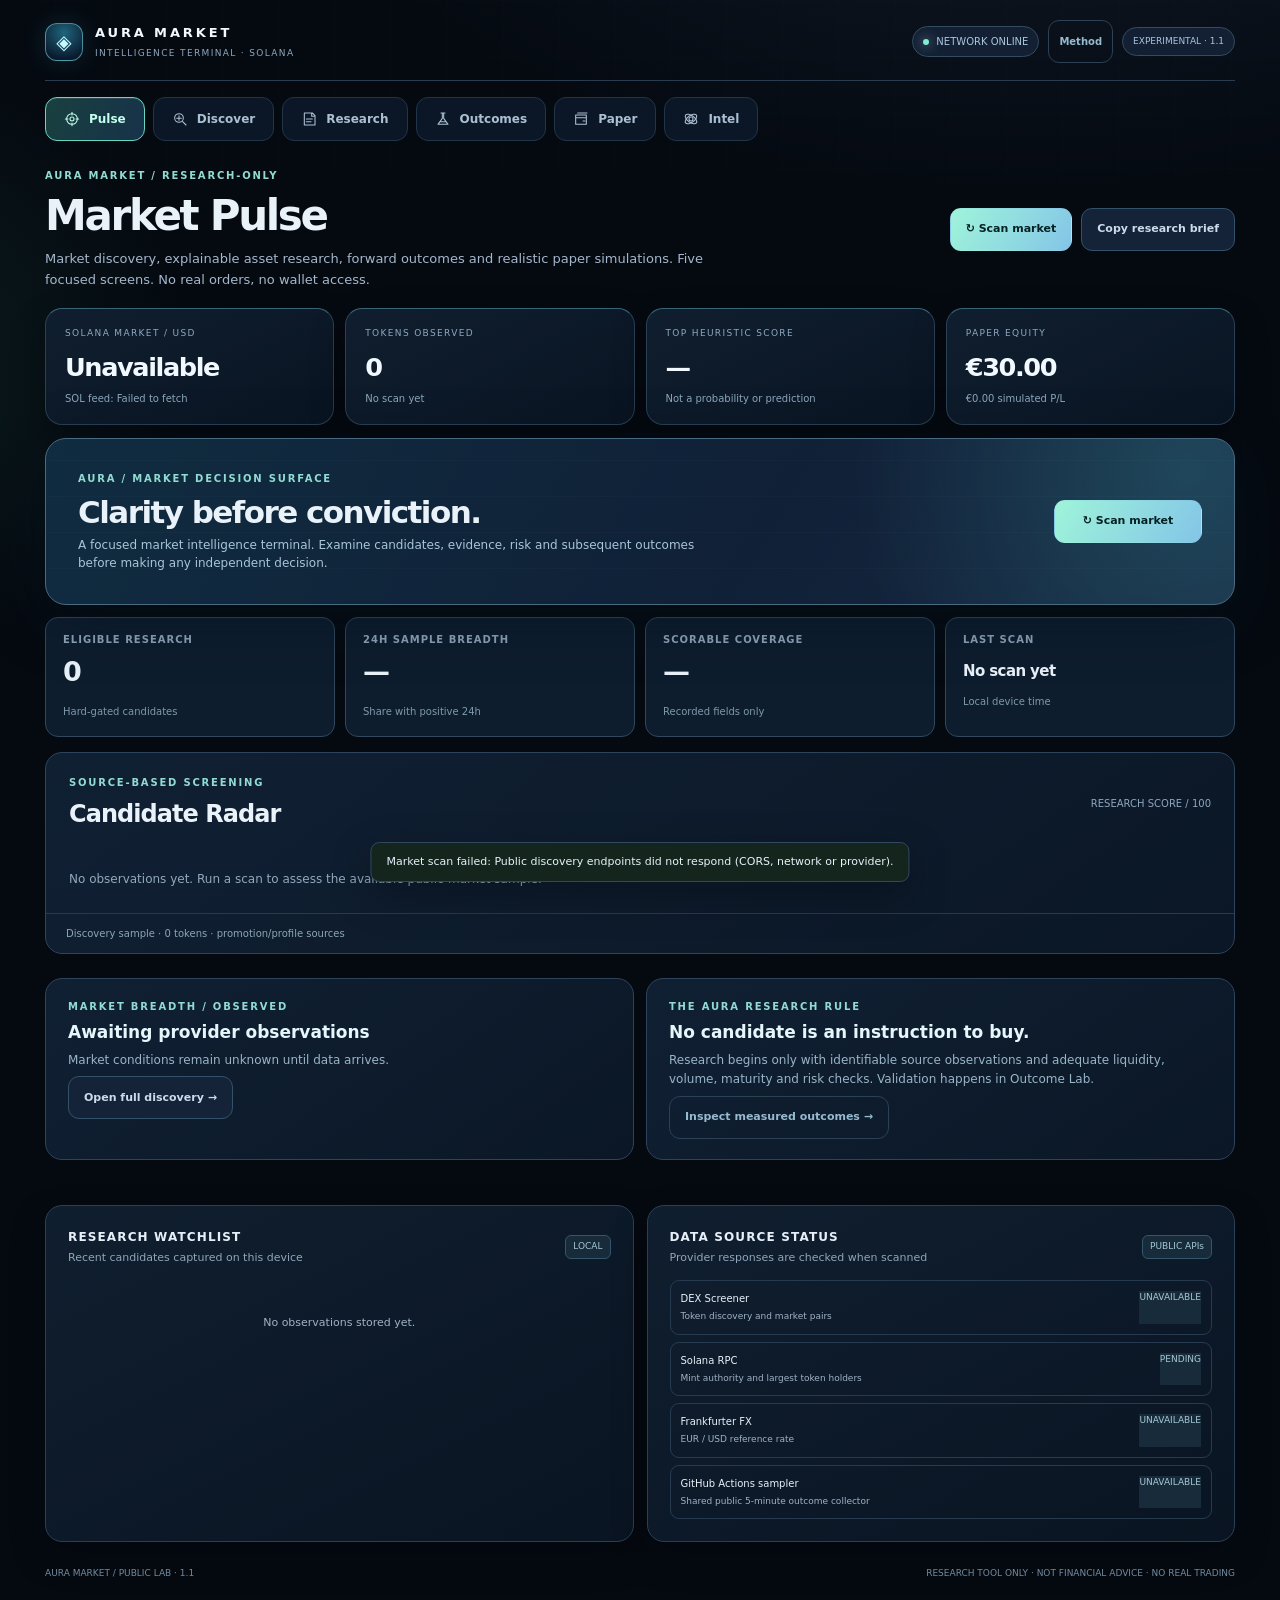
==== commit dc4b59fd: "feat(market): integrate Intelligence Lab cockpit and research workflows into Android PWA" ====
--- a/index.html
+++ b/index.html
@@ -25,14 +25,15 @@
 @media(max-width:540px){.tabview#overview .table-wrap table{min-width:0;table-layout:fixed;width:100%}.tabview#overview .table-wrap th:nth-child(4),.tabview#overview .table-wrap td:nth-child(4),.tabview#overview .table-wrap th:nth-child(5),.tabview#overview .table-wrap td:nth-child(5){display:none}.tabview#overview .table-wrap th,.tabview#overview .table-wrap td{padding:9px 5px;font-size:9px}.tabview#overview .token{gap:5px}.tabview#overview .token img,.tabview#overview .token .avatar{width:22px;height:22px}.tabview#overview .token b{font-size:9px}.tabview#overview .token small{font-size:8px}.wrap{padding:0 13px}.top{padding:13px 0}.brand h1{font-size:12px}.brand p{font-size:8px}.top-right .pill:nth-child(2){display:none}.nav{padding:9px 0}.nav button{padding:8px 10px}.intro{padding:20px 0 14px}.intro h2{font-size:26px}.intro p{font-size:11px}.actions .btn{flex:1;padding:10px 8px}.stats{gap:8px}.stat{padding:12px}.value{font-size:20px}.section,.inspect,.portfolio,.panel{padding:13px}.formrow{grid-template-columns:1fr}.value{letter-spacing:-.05em}footer{font-size:8px;flex-direction:column;gap:4px}}
 </style>
 <link rel="stylesheet" href="./market-ui.css">
+<link rel="stylesheet" href="./intelligence-lab.css">
 </head>
 <body>
 <div class="wrap">
 <header class="top">
  <div class="brand"><div class="logo" aria-hidden="true">◈</div><div><h1>AURA MARKET</h1><p>INTELLIGENCE TERMINAL · SOLANA</p></div></div>
- <div class="top-right"><span class="pill"><i class="dot" id="netDot"></i><span id="netLabel">CONNECTING</span></span><button class="btn small ghost" id="terminal-method" type="button">Method</button><span class="pill">INDEPENDENT PWA · 1.0</span></div>
+ <div class="top-right"><span class="pill"><i class="dot" id="netDot"></i><span id="netLabel">CONNECTING</span></span><button class="btn small ghost" id="terminal-method" type="button">Method</button><span class="pill">EXPERIMENTAL · 1.1</span></div>
 </header>
-<nav class="nav" id="nav" aria-label="Primary market navigation"><button type="button" class="active" data-tab="overview" aria-label="Pulse"><svg class="nav-icon" viewBox="0 0 24 24" fill="none" stroke="currentColor" stroke-width="1.6" stroke-linecap="round" stroke-linejoin="round" aria-hidden="true"><circle cx="12" cy="12" r="8"/><circle cx="12" cy="12" r="3"/><path d="M12 2v4 M12 18v4 M2 12h4 M18 12h4"/></svg><span class="nav-label">Pulse</span></button><button type="button" data-tab="scanner" aria-label="Discover"><svg class="nav-icon" viewBox="0 0 24 24" fill="none" stroke="currentColor" stroke-width="1.6" stroke-linecap="round" stroke-linejoin="round" aria-hidden="true"><circle cx="10.5" cy="10.5" r="6.5"/><path d="m16 16 5 5 M7 11h7 M10.5 7v7"/></svg><span class="nav-label">Discover</span></button><button type="button" data-tab="research" aria-label="Research"><svg class="nav-icon" viewBox="0 0 24 24" fill="none" stroke="currentColor" stroke-width="1.6" stroke-linecap="round" stroke-linejoin="round" aria-hidden="true"><path d="M8 3h9l4 4v14H5V3z M16 3v5h5 M8 12h9 M8 16h7"/></svg><span class="nav-label">Research</span></button><button type="button" data-tab="lab" aria-label="Outcomes"><svg class="nav-icon" viewBox="0 0 24 24" fill="none" stroke="currentColor" stroke-width="1.6" stroke-linecap="round" stroke-linejoin="round" aria-hidden="true"><path d="M9 3h6 M11 3v8L4.5 20h15L13 11V3 M8 16h8"/></svg><span class="nav-label">Outcomes</span></button><button type="button" data-tab="portfolio" aria-label="Paper"><svg class="nav-icon" viewBox="0 0 24 24" fill="none" stroke="currentColor" stroke-width="1.6" stroke-linecap="round" stroke-linejoin="round" aria-hidden="true"><path d="M4 6h16v14H4z M4 10h16 M15 15h3 M7 3h14"/></svg><span class="nav-label">Paper</span></button></nav>
+<nav class="nav" id="nav" aria-label="Primary market navigation"><button type="button" class="active" data-tab="overview" aria-label="Pulse"><svg class="nav-icon" viewBox="0 0 24 24" fill="none" stroke="currentColor" stroke-width="1.6" stroke-linecap="round" stroke-linejoin="round" aria-hidden="true"><circle cx="12" cy="12" r="8"/><circle cx="12" cy="12" r="3"/><path d="M12 2v4 M12 18v4 M2 12h4 M18 12h4"/></svg><span class="nav-label">Pulse</span></button><button type="button" data-tab="scanner" aria-label="Discover"><svg class="nav-icon" viewBox="0 0 24 24" fill="none" stroke="currentColor" stroke-width="1.6" stroke-linecap="round" stroke-linejoin="round" aria-hidden="true"><circle cx="10.5" cy="10.5" r="6.5"/><path d="m16 16 5 5 M7 11h7 M10.5 7v7"/></svg><span class="nav-label">Discover</span></button><button type="button" data-tab="research" aria-label="Research"><svg class="nav-icon" viewBox="0 0 24 24" fill="none" stroke="currentColor" stroke-width="1.6" stroke-linecap="round" stroke-linejoin="round" aria-hidden="true"><path d="M8 3h9l4 4v14H5V3z M16 3v5h5 M8 12h9 M8 16h7"/></svg><span class="nav-label">Research</span></button><button type="button" data-tab="lab" aria-label="Outcomes"><svg class="nav-icon" viewBox="0 0 24 24" fill="none" stroke="currentColor" stroke-width="1.6" stroke-linecap="round" stroke-linejoin="round" aria-hidden="true"><path d="M9 3h6 M11 3v8L4.5 20h15L13 11V3 M8 16h8"/></svg><span class="nav-label">Outcomes</span></button><button type="button" data-tab="portfolio" aria-label="Paper"><svg class="nav-icon" viewBox="0 0 24 24" fill="none" stroke="currentColor" stroke-width="1.6" stroke-linecap="round" stroke-linejoin="round" aria-hidden="true"><path d="M4 6h16v14H4z M4 10h16 M15 15h3 M7 3h14"/></svg><span class="nav-label">Paper</span></button><button type="button" class="intel-nav-item" data-tab="intelligence" aria-label="Intelligence Lab"><svg class="nav-icon" viewBox="0 0 24 24" fill="none" stroke="currentColor" stroke-width="1.6" stroke-linecap="round" stroke-linejoin="round" aria-hidden="true"><circle cx="12" cy="12" r="3"/><ellipse cx="12" cy="12" rx="10" ry="5" transform="rotate(-36 12 12)"/><ellipse cx="12" cy="12" rx="10" ry="5" transform="rotate(36 12 12)"/></svg><span class="nav-label">Intel</span></button></nav>
 <section class="intro">
  <div><div class="eyebrow">AURA MARKET / RESEARCH-ONLY</div><h2 id="terminal-page-name">Market Pulse</h2><p>Market discovery, explainable asset research, forward outcomes and realistic paper simulations. Five focused screens. No real orders, no wallet access.</p></div>
  <div class="actions"><button class="btn primary" id="scanBtn">↻ Scan market</button><button class="btn" id="briefBtn">Copy research brief</button><button class="btn ghost" id="installBtn" hidden>＋ Install app</button></div>
@@ -90,6 +91,7 @@
 <p class="aura-footnote">GeckoTerminal OHLCV price history is subject to third-party availability and rate limits; missing candles are never simulated.</p></div></section>
 </div>
 <div id="portfolio" class="tabview hidden">
+<div class="warning" style="margin:0 0 14px">This new standalone app has separate phone-local storage. To bring over your original Crypto Signal Lab paper ledger, export its backup first, then open Method → Restore local backup here. Nothing is imported automatically.</div>
  <div class="grid workspace">
   <div class="card portfolio"><div class="sect-head"><div><h3>PAPER PORTFOLIO</h3><p>Simulated execution only · stored in this browser</p></div><span class="tag good">NO WALLET</span></div><div class="label">ESTIMATED EQUITY</div><div class="balance" id="portfolioEquity">€30.00</div><div class="cashrow"><span>Cash</span><b id="cashBalance">€30.00</b></div><div class="cashrow"><span>Open positions</span><b id="positionCount">0</b></div><div class="progress"><i id="equityBar"></i></div><div class="sect-head" style="margin-top:16px"><h3>OPEN POSITIONS</h3><span class="tiny">LIVE MARKS WHEN REFRESHED</span></div><div id="positions"><div class="empty">No open paper positions.</div></div><div class="warning">Paper fills are estimates. They include configurable fee and slippage assumptions but do not reproduce real exchange execution or failed sells.</div></div>
   <div class="card section"><div class="sect-head"><div><h3>SIMULATED ORDER TICKET</h3><p>Choose an asset first, then size a paper entry</p></div></div><div class="formgroup"><label>SELECTED TOKEN</label><input class="field" id="orderToken" readonly placeholder="Select from scanner"></div><div class="formrow"><div class="formgroup"><label>STAKE / EUR</label><input class="field" id="stakeInput" type="number" min="1" max="30" step="0.5" value="3"></div><div class="formgroup"><label>MAX STAKE / PORTFOLIO</label><input class="field" id="riskInput" type="text" value="30%" readonly></div></div><div class="formrow"><div class="formgroup"><label>FEE / SIDE</label><input class="field" id="feeInput" type="number" min="0" max="3" step="0.05" value="0.75"></div><div class="formgroup"><label>SLIPPAGE / SIDE</label><input class="field" id="slipInput" type="number" min="0" max="10" step="0.1" value="1"></div></div><button class="btn primary" id="paperBuy" disabled>Simulate paper buy</button><div class="tiny" style="margin-top:10px">No blockchain transaction is signed or sent. The ticket uses current public price and local paper assumptions.</div></div>
@@ -102,6 +104,57 @@
   <div class="card section"><div class="sect-head"><div><h3>BACKTEST / METHODOLOGY</h3><p>What this version can and cannot establish</p></div></div><div class="feedlist"><div class="feeditem"><div>Heuristic ranking<small>Liquidity, volume, buys/sells, price change, age</small></div><span class="badge">ACTIVE</span></div><div class="feeditem"><div>Forward price tracking<small>Local snapshots at fixed horizons</small></div><span class="badge">ACTIVE</span></div><div class="feeditem"><div>Calibrated probability model<small>Requires adequate matured samples and out-of-sample tests</small></div><span class="badge">NOT ACTIVE</span></div><div class="feeditem"><div>Historical OHLCV backtest<small>Not implemented in this static PWA</small></div><span class="badge">NOT ACTIVE</span></div><div class="feeditem"><div>Real exchange execution<small>Intentionally excluded</small></div><span class="badge">DISABLED</span></div></div><button class="btn" id="exportData" style="margin-top:14px;width:100%">Export observations / CSV</button></div>
  </div>
 </div>
+<div id="intelligence" class="tabview hidden">
+<div class="aurx" aria-label="AURA Market Intelligence research laboratory">
+  <section class="aurx-hero">
+    <div class="aurx-hero-copy">
+      <div class="aurx-kicker">AURA // KNOWLEDGE ENGINE // EXPERIMENTAL v1.1</div>
+      <h2>Observe. Test.<br><span>Learn from evidence.</span></h2>
+      <p>Prospective strategy experiments, wallet watchlists, a permanent local research notebook and source-integrity diagnostics. Your intelligence layer never signs or submits a real trade.</p>
+      <div class="aurx-actions"><button class="aurx-btn aurx-btn-primary" id="aurx-run" type="button">Run market experiment</button><button class="aurx-btn" id="aurx-export" type="button">Export knowledge</button></div>
+      <div class="aurx-caption" style="margin-top:13px">Local computation while this Android page is active. Public provider snapshots are not executable trade quotes.</div>
+    </div>
+    <div class="aurx-reactor" aria-hidden="true"><div class="aurx-ring"></div><div class="aurx-ring aurx-ring-2"></div><div class="aurx-core"></div></div>
+  </section>
+  <div class="aurx-metrics" aria-label="Experimental intelligence statistics">
+    <div class="aurx-metric"><small>Recorded decisions</small><b id="aurx-decisions">0</b><em>Versioned strategy records</em></div>
+    <div class="aurx-metric"><small>Research watches</small><b id="aurx-watches">0</b><em>No real orders or fills</em></div>
+    <div class="aurx-metric"><small>Unverified markouts</small><b id="aurx-markouts">0</b><em>Snapshot returns, not profits</em></div>
+    <div class="aurx-metric"><small>Missed checks</small><b id="aurx-missed">0</b><em>Never backfilled as wins</em></div>
+  </div>
+  <div class="aurx-grid">
+    <section class="aurx-card aurx-wide">
+      <div class="aurx-head"><div><h3>01 / Prospective Strategy Arena</h3><p class="aurx-sub">Three competing, fixed rule sets: Risk First · Momentum Confirmed · Early Research. Each scan records WATCH or NO_TRADE with the original input context. Hypothetical markouts use observed future snapshots; they are not exchange fills or realized P&amp;L.</p></div><span class="aurx-pill">NO REAL TRADING</span></div>
+      <div class="aurx-toolbar"><label class="aurx-autolabel"><input id="aurx-auto" type="checkbox" checked> Auto-record experimental decisions on every scan; refresh at most every 5 minutes while this page stays visible</label></div>
+      <div class="aurx-caption">Last observed scan: <span id="aurx-sample-age">Not scanned</span>. An asterisk (*) means the markout has unknown provider-as-of time and unverified execution. It is never a proven five-minute fill.</div>
+      <div class="aurx-scroll"><table class="aurx-table"><thead><tr><th>Asset</th><th>Strategy</th><th>Decision / Rationale</th><th>5m markout</th><th>1h markout</th></tr></thead><tbody id="aurx-decision-rows"><tr><td colspan="5">No experiments yet.</td></tr></tbody></table></div>
+      <p class="aurx-fineprint">The cohort is selected from DEX Screener discovery feeds and can be promotion-biased. WATCH is a research hypothesis, not a purchase recommendation. Estimated round-trip friction is an illustrative 1.5% only; actual swap execution/route availability is not proven. Missing quotes never become invented results.</p>
+    </section>
+    <section class="aurx-card">
+      <div class="aurx-head"><div><h3>02 / Wallet Observatory</h3><p class="aurx-sub">Track public addresses and inspect recent finalized transaction signatures. No wallet connection, identity claims or fabricated smart-money P&amp;L.</p></div><span class="aurx-pill">READ ONLY</span></div>
+      <div class="aurx-fieldgrid"><input class="aurx-input" id="aurx-wallet-input" autocomplete="off" spellcheck="false" aria-label="Public Solana wallet address" placeholder="Solana wallet address"><input class="aurx-input" id="aurx-wallet-label" autocomplete="off" aria-label="Optional wallet research label" placeholder="Label / research tag"></div>
+      <div class="aurx-toolbar"><button class="aurx-btn" id="aurx-wallet-add" type="button">Add public wallet</button></div>
+      <div id="aurx-wallets"><div class="aurx-empty">No public wallet watchlist yet.</div></div>
+      <div class="aurx-card" id="aurx-wallet-activity" style="padding:12px;margin-top:13px;background:#081916">Choose Activity to request up to eight recent finalized Solana signatures. Public RPC may rate-limit requests.</div>
+      <p class="aurx-fineprint">Large balance or active transactions are not evidence of profitable smart money. Wallet ownership, trade decoding, realized cost basis and cluster inference require independent validation.</p>
+    </section>
+    <section class="aurx-card">
+      <div class="aurx-head"><div><h3>03 / Research Memory</h3><p class="aurx-sub">An append-only personal record of observations, hypotheses, corrections and retractions. Notes remain on your current device until explicitly exported.</p></div><span class="aurx-pill">DEVICE LOCAL</span></div>
+      <div class="aurx-fieldgrid"><select class="aurx-select" id="aurx-note-kind" aria-label="Evidence status"><option>OBSERVED FACT</option><option>HYPOTHESIS</option><option>CORRECTION</option><option>RETRACTION</option></select><input class="aurx-input" id="aurx-note-ref" aria-label="Token, wallet or event reference" placeholder="Token mint / wallet / event reference"></div>
+      <textarea class="aurx-textarea" id="aurx-note-input" maxlength="3000" placeholder="What happened? What evidence supports it? What is still unknown?" aria-label="Research note"></textarea>
+      <div class="aurx-toolbar"><button class="aurx-btn aurx-btn-primary" id="aurx-note-add" type="button">Save evidence note</button><label class="aurx-btn" for="aurx-import" style="cursor:pointer">Restore backup</label><input id="aurx-import" type="file" accept="application/json,.json" style="position:absolute;width:1px;height:1px;opacity:0;overflow:hidden" aria-label="Import local intelligence backup"></div>
+      <div id="aurx-notes"></div>
+    </section>
+    <section class="aurx-card aurx-wide">
+      <div class="aurx-head"><div><h3>04 / Collector Integrity</h3><p class="aurx-sub">Directly inspects the original public sampler's historical ledger. An ONLINE status never proves fresh or accurately timed market evidence.</p></div><span class="aurx-pill aurx-pill-muted" id="aurx-collector">CHECKING</span></div>
+      <div class="aurx-health" id="aurx-health">Checking historical observation timestamps…</div>
+      <div class="aurx-toolbar"><button type="button" class="aurx-btn" id="aurx-refresh-health">Recheck shared sampler</button></div>
+      <p class="aurx-fineprint">Collector recovery needs real provider-as-of timestamps and a measured multi-day canary; GitHub Actions may miss scheduled runs. This version does not claim real-time 24/7 coverage, a trained forecasting model or proven self-recalibration.</p>
+    </section>
+    <div id="aurx-status" class="aurx-status" role="status" aria-live="polite"></div>
+  </div>
+</div>
+</div>
 <div id="about" class="tabview hidden">
  <div class="grid" style="grid-template-columns:1fr 1fr">
   <div class="card section"><div class="sect-head"><div><h3>SCORING MODEL</h3><p>Transparent heuristics, not AI prediction</p></div></div><p class="muted" style="font-size:11px;line-height:1.7">The signal score is a ranking aid calculated from liquidity, hourly volume relative to liquidity, buy/sell activity, price movement and pair age. It is not a probability, a recommendation or a claim of positive expected value.</p><div class="feedlist"><div class="feeditem"><div>Liquidity and depth proxy<small>Thin pools are penalised</small></div><span class="badge">INPUT</span></div><div class="feeditem"><div>Volume / liquidity<small>Activity relative to available pool depth</small></div><span class="badge">INPUT</span></div><div class="feeditem"><div>Buy / sell transactions<small>One-sided flow can also be suspicious</small></div><span class="badge">INPUT</span></div><div class="feeditem"><div>Pair age and price change<small>Newness and extreme moves add risk flags</small></div><span class="badge">INPUT</span></div></div></div>
@@ -109,7 +162,7 @@
  </div>
  <div class="card section panel"><div class="sect-head"><div><h3>PRIVACY / DEVICE STORAGE</h3><p>All paper data remains on this device</p></div><span class="tag good">LOCAL-FIRST</span></div><button class="btn" id="downloadBackup">Download local backup</button> <button class="btn ghost" id="restoreBackupBtn">Restore backup</button><input id="restoreFile" type="file" accept="application/json" hidden></div>
 </div>
-<footer><span>AURA CRYPTO SIGNAL LAB / PUBLIC BETA · 0.2.4</span><span>RESEARCH TOOL ONLY · NOT FINANCIAL ADVICE · NO REAL TRADING</span></footer>
+<footer><span>AURA MARKET / PUBLIC LAB · 1.1</span><span>RESEARCH TOOL ONLY · NOT FINANCIAL ADVICE · NO REAL TRADING</span></footer>
 </div>
 <div class="toast" id="toast"></div>
 <script>
@@ -138,24 +191,24 @@
 function scorePair(p,boost=0){const liq=Number(p.liquidity?.usd)||0,vol=Number(p.volume?.h1)||0,tx=p.txns?.h1||{},buys=Number(tx.buys)||0,sells=Number(tx.sells)||0,total=buys+sells,change=Number(p.priceChange?.h1)||0,created=Number(p.pairCreatedAt)||0,ageH=created?Math.max(0,(Date.now()-created)/3600000):999;
 let s=0;s+=Math.min(25,Math.log10(Math.max(1,liq))*3.6);s+=Math.min(20,Math.log10(Math.max(1,vol/Math.max(liq,1)*100))*3.4);s+=Math.min(18,Math.log10(total+1)*6);s+=Math.min(10,buys/Math.max(total,1)*10);s+=Math.max(0,10-Math.abs(change)*.45);s+=Math.min(7,Math.max(0,ageH)*1.3);if(boost>0)s-=8;s=Math.round(Math.max(0,Math.min(100,s)));
 let risk=0,flags=[];if(liq<10000){risk+=30;flags.push("Very thin liquidity")}else if(liq<30000){risk+=18;flags.push("Low liquidity")}if(ageH<1){risk+=25;flags.push("Pair under 1 hour")}else if(ageH<6){risk+=12;flags.push("Very new pair")}if(total<8){risk+=15;flags.push("Low transaction count")}if(total>0&&sells/total>.7){risk+=14;flags.push("Sell pressure")}if(Math.abs(change)>80){risk+=15;flags.push("Extreme 1h move")}if(boost>0||!!p.boosts?.active){risk+=10;flags.push("Promoted / paid discovery source")}if(!flags.length)flags.push("No automated red flag detected");return {score:s,risk:Math.min(100,risk),flags,liq,vol,buys,sells,total,change,ageH}}
-function mapToken(p,boostMap={}){const b=boostMap[p.baseToken?.address]||0,stats=scorePair(p,b);const t={...p,...stats,boost:b,address:p.baseToken?.address||"",symbol:p.baseToken?.symbol||"?",name:p.baseToken?.name||"Unknown",price:Number(p.priceUsd)||0,url:p.url||"",image:p.info?.imageUrl||"",pairAddress:p.pairAddress||"",observedAt:Date.now()};const report=window.AuraMarket?.classify?.(t);if(report){t.legacyScore=t.score;t.score=report.score;t.researchEligible=report.gate;t.coverage=report.fields;}return t}
+function mapToken(p,boostMap={}){const b=boostMap[p.baseToken?.address]||0,stats=scorePair(p,b);const t={...p,...stats,boost:b,address:p.baseToken?.address||"",symbol:p.baseToken?.symbol||"?",name:p.baseToken?.name||"Unknown",price:Number(p.priceUsd)||0,url:p.url||"",image:(typeof p.info?.imageUrl==="string"&&p.info.imageUrl.startsWith("https://")&&!/[\s"'<>]/.test(p.info.imageUrl))?p.info.imageUrl:"",pairAddress:p.pairAddress||"",observedAt:Date.now()};const report=window.AuraMarket?.classify?.(t);if(report){t.legacyScore=t.score;t.score=report.score;t.researchEligible=report.gate;t.coverage=report.fields;}return t}
 function riskName(s){return s>=55?"HIGH":s>=25?"MED":"LOW"}
 function riskClass(s){return s>=55?"bad":s>=25?"warn":"good"}
 function statusSource(key,status){state.source[key]=status;renderSources()}
 function renderSources(){const names={dex:"DEX Screener",rpc:"Solana RPC",fx:state.fxSource==="ExchangeRate-API"?"ExchangeRate-API":"Frankfurter FX",sampler:"GitHub Actions sampler"};$("sourceList").innerHTML=Object.entries(names).map(([k,n])=>'<div class="feeditem"><div>'+n+'<small>'+({dex:"Token discovery and market pairs",rpc:"Mint authority and largest token holders",fx:state.fxSource==="ExchangeRate-API"?'<a href="https://www.exchangerate-api.com" target="_blank" rel="noopener">Rates By Exchange Rate API</a> · daily reference rate':"EUR / USD reference rate",sampler:"Shared public 5-minute outcome collector"}[k])+'</small></div><span class="badge">'+state.source[k].toUpperCase()+'</span></div>').join("")}
 async function refreshFX(){const sources=[{name:"Frankfurter",url:"https://api.frankfurter.dev/v1/latest?base=EUR&symbols=USD",read:j=>j.rates?.USD},{name:"ExchangeRate-API",url:"https://open.er-api.com/v6/latest/EUR",read:j=>j.result==="success"?j.rates?.USD:null}];for(const source of sources){try{const j=await get(source.url,9000);const rate=Number(source.read(j));if(!Number.isFinite(rate)||rate<=0)throw new Error("Missing EUR/USD rate");state.fx=rate;state.fxTime=Date.now();state.fxSource=source.name;statusSource("fx",source.name==="Frankfurter"?"online":"fallback");renderPortfolio();return state.fx}catch(e){console.warn(source.name+" FX unavailable:",e.message)}}statusSource("fx","unavailable");state.fx=null;state.fxSource=null;return null}
 async function getSol(){try{const j=await get(API+"/latest/dex/tokens/"+SOL);const p=bestPair(j.pairs);if(!p)throw new Error("No SOL/USD pair returned");$("solPrice").textContent=usd(Number(p.priceUsd));$("solChange").textContent=pct(Number(p.priceChange?.h24)||0)+" / 24H";return p}catch(e){$("solPrice").textContent="Unavailable";$("solChange").textContent="SOL feed: "+e.message;return null}}
-async function scan(){let marketDataReceived=false;const btn=$("scanBtn");btn.disabled=true;btn.textContent="Scanning…";$("feedStatus").textContent="FETCHING";try{const requests=await Promise.allSettled([get(API+"/token-profiles/latest/v1"),get(API+"/token-boosts/latest/v1"),get(API+"/community-takeovers/latest/v1"),get(API+"/ads/latest/v1")]);const addrs=new Map();let successful=0;requests.forEach((r,i)=>{if(r.status==="fulfilled"){successful++;(Array.isArray(r.value)?r.value:[]).forEach(x=>{if(x.chainId==="solana"&&x.tokenAddress){const old=addrs.get(x.tokenAddress)||{address:x.tokenAddress,boost:0,profile:false,community:false,ad:false};old.profile ||= i===0;old.boost=Math.max(old.boost,Number(x.amount||x.totalAmount)||0);old.community ||= i===2;old.ad ||= i===3;addrs.set(x.tokenAddress,old)}})}});if(!successful)throw new Error("Public discovery endpoints did not respond (CORS, network or provider).");statusSource("dex","online");const list=[...addrs.values()].slice(0,30);let best=new Map();if(list.length){const j=await get(API+"/tokens/v1/solana/"+list.map(x=>x.address).join(","));marketDataReceived=true;const boostMap=Object.fromEntries(list.map(x=>[x.address,x.boost]));(Array.isArray(j)?j:[]).forEach(p=>{const a=p.baseToken?.address;if(!a)return;const old=best.get(a);if(!old||(p.liquidity?.usd||0)>(old.liquidity?.usd||0))best.set(a,p)});state.tokens=list.map(x=>{const p=best.get(x.address);return p?mapToken(p,{[x.address]:x.boost}):null}).filter(Boolean)}else{state.tokens=[];marketDataReceived=true}state.scanTime=Date.now();await getSol();await refreshFX();captureObservations(state.tokens);await refreshLocalTracked();renderTokens();renderWatch();renderStats();$("feedStatus").textContent=state.tokens.length?state.tokens.length+" TOKENS":"0 NEW · "+store.observations.length+" TRACKED";$("scanTime").textContent="Updated "+new Date().toLocaleTimeString();toast("Scan complete: "+state.tokens.length+" new feed assets; local tracked outcomes refreshed");}catch(e){$("feedStatus").textContent=marketDataReceived?"APP ERROR":"ERROR";if(marketDataReceived)statusSource("dex","online");else statusSource("dex","unavailable");toast((marketDataReceived?"App error after market data loaded: ":"Market scan failed: ")+e.message);console.error(e)}finally{btn.disabled=false;btn.textContent="↻ Scan market";renderPortfolio()}}
+async function scan(){let marketDataReceived=false;const btn=$("scanBtn");btn.disabled=true;btn.textContent="Scanning…";$("feedStatus").textContent="FETCHING";try{const requests=await Promise.allSettled([get(API+"/token-profiles/latest/v1"),get(API+"/token-boosts/latest/v1"),get(API+"/community-takeovers/latest/v1"),get(API+"/ads/latest/v1")]);const addrs=new Map();let successful=0;requests.forEach((r,i)=>{if(r.status==="fulfilled"){successful++;(Array.isArray(r.value)?r.value:[]).forEach(x=>{if(x.chainId==="solana"&&/^[1-9A-HJ-NP-Za-km-z]{32,44}$/.test(x.tokenAddress)){const old=addrs.get(x.tokenAddress)||{address:x.tokenAddress,boost:0,profile:false,community:false,ad:false};old.profile ||= i===0;old.boost=Math.max(old.boost,Number(x.amount||x.totalAmount)||0);old.community ||= i===2;old.ad ||= i===3;addrs.set(x.tokenAddress,old)}})}});if(!successful)throw new Error("Public discovery endpoints did not respond (CORS, network or provider).");statusSource("dex","online");const list=[...addrs.values()].slice(0,30);let best=new Map();if(list.length){const j=await get(API+"/tokens/v1/solana/"+list.map(x=>x.address).join(","));marketDataReceived=true;const boostMap=Object.fromEntries(list.map(x=>[x.address,x.boost]));(Array.isArray(j)?j:[]).forEach(p=>{const a=p.baseToken?.address;if(!a)return;const old=best.get(a);if(!old||(p.liquidity?.usd||0)>(old.liquidity?.usd||0))best.set(a,p)});state.tokens=list.map(x=>{const p=best.get(x.address);return p?mapToken(p,{[x.address]:x.boost}):null}).filter(Boolean)}else{state.tokens=[];marketDataReceived=true}state.scanTime=Date.now();await getSol();await refreshFX();captureObservations(state.tokens);await refreshLocalTracked();renderTokens();renderWatch();renderStats();$("feedStatus").textContent=state.tokens.length?state.tokens.length+" TOKENS":"0 NEW · "+store.observations.length+" TRACKED";$("scanTime").textContent="Updated "+new Date().toLocaleTimeString();toast("Scan complete: "+state.tokens.length+" new feed assets; local tracked outcomes refreshed");}catch(e){$("feedStatus").textContent=marketDataReceived?"APP ERROR":"ERROR";if(marketDataReceived)statusSource("dex","online");else statusSource("dex","unavailable");toast((marketDataReceived?"App error after market data loaded: ":"Market scan failed: ")+e.message);console.error(e)}finally{btn.disabled=false;btn.textContent="↻ Scan market";renderPortfolio()}}
 function filteredTokens(){let list=[...state.tokens],q=$("filterText").value.toLowerCase(),r=$("riskSelect").value,sort=$("sortSelect").value;if(q)list=list.filter(t=>(t.name+" "+t.symbol+" "+t.address).toLowerCase().includes(q));if(r==="low")list=list.filter(t=>t.risk<25);if(r==="med")list=list.filter(t=>t.risk>=25&&t.risk<55);if(r==="high")list=list.filter(t=>t.risk>=55);list.sort((a,b)=>sort==="liquidity"?b.liq-a.liq:sort==="volume"?b.vol-a.vol:sort==="age"?a.ageH-b.ageH:b.score-a.score);return list}
-function renderTokens(){const list=filteredTokens();$("tokenRows").innerHTML=list.length?list.map(t=>'<tr data-address="'+t.address+'" class="'+(state.selected?.address===t.address?"selected":"")+'"><td><div class="token">'+(t.image?'<img loading="lazy" src="'+t.image+'" onerror="this.style.display=\'none\'">':'<span class="avatar"></span>')+'<div><b>'+esc(t.symbol)+'</b><small>'+esc(t.name.slice(0,22))+'</small></div></div></td><td>'+usd(t.price)+'</td><td class="'+(t.change>=0?"pos":"neg")+'">'+pct(t.change)+'</td><td>'+usd(t.liq)+'</td><td>'+usd(t.vol)+'</td><td><span class="score '+(t.score==null?"low":t.score<45?"low":t.score<65?"mid":"")+'">'+(t.score==null?"—":t.score)+'</span></td><td><span class="tag '+riskClass(t.risk)+'">'+riskName(t.risk)+'</span></td></tr>').join(""):'<tr><td colspan="7" class="empty">No matching assets. Run a fresh scan or change filters.</td></tr>';document.querySelectorAll("#tokenRows tr[data-address]").forEach(tr=>tr.addEventListener("click",()=>selectToken(tr.dataset.address)))}
+function renderTokens(){const list=filteredTokens();$("tokenRows").innerHTML=list.length?list.map(t=>'<tr data-address="'+esc(t.address)+'" class="'+(state.selected?.address===t.address?"selected":"")+'"><td><div class="token">'+(t.image?'<img loading="lazy" src="'+esc(t.image)+'" onerror="this.style.display=\'none\'">':'<span class="avatar"></span>')+'<div><b>'+esc(t.symbol)+'</b><small>'+esc(t.name.slice(0,22))+'</small></div></div></td><td>'+usd(t.price)+'</td><td class="'+(t.change>=0?"pos":"neg")+'">'+pct(t.change)+'</td><td>'+usd(t.liq)+'</td><td>'+usd(t.vol)+'</td><td><span class="score '+(t.score==null?"low":t.score<45?"low":t.score<65?"mid":"")+'">'+(t.score==null?"—":t.score)+'</span></td><td><span class="tag '+riskClass(t.risk)+'">'+riskName(t.risk)+'</span></td></tr>').join(""):'<tr><td colspan="7" class="empty">No matching assets. Run a fresh scan or change filters.</td></tr>';document.querySelectorAll("#tokenRows tr[data-address]").forEach(tr=>tr.addEventListener("click",()=>selectToken(tr.dataset.address)))}
 function esc(s){return String(s??"").replace(/[&<>"']/g,c=>({"&":"&amp;","<":"&lt;",">":"&gt;",'"':"&quot;","'":"&#39;"}[c]))}
 async function selectToken(address){let t=state.tokens.find(x=>x.address===address)||state.selected;if(!t)return;state.selected=t;$("orderToken").value=t.symbol+" · "+t.address;$("paperBuy").disabled=!(t.price>0&&state.fx);renderTokens();renderInspector();window.AuraMarket?.onAsset?.(t);switchTab("research",false)}
-function renderInspector(){const t=state.selected;if(!t)return;$("inspector").innerHTML='<div class="sect-head"><div><h3>ASSET INSPECTOR</h3><p>Market snapshot / '+new Date(t.observedAt).toLocaleTimeString()+'</p></div><span class="tag">SOLANA</span></div><div class="inspect-head">'+(t.image?'<img src="'+t.image+'" onerror="this.style.display=\'none\'">':'<span class="avatar"></span>')+'<div><h3>'+esc(t.name)+' ('+esc(t.symbol)+')</h3><small>'+esc(t.address.slice(0,8))+'…'+esc(t.address.slice(-7))+'</small></div></div><div class="price">'+usd(t.price)+'</div><div class="change '+(t.change>=0?"pos":"neg")+'">'+pct(t.change)+' / 1H · '+pct(Number(t.priceChange?.h24)||0)+' / 24H</div><div class="metricgrid"><div class="metric"><span>Liquidity</span><b>'+usd(t.liq)+'</b></div><div class="metric"><span>Volume / 1h</span><b>'+usd(t.vol)+'</b></div><div class="metric"><span>Buys / sells</span><b>'+t.buys+' / '+t.sells+'</b></div><div class="metric"><span>Pair age</span><b>'+age(t.pairCreatedAt)+'</b></div><div class="metric"><span>Heuristic score</span><b>'+t.score+' / 100</b></div><div class="metric"><span>Risk flags</span><b>'+riskName(t.risk)+'</b></div></div><div class="riskbox"><div class="sect-head" style="margin:0"><h3>RISK SCREEN</h3><span class="tag '+riskClass(t.risk)+'">'+riskName(t.risk)+'</span></div>'+t.flags.map(f=>'<div class="riskrow"><span>'+esc(f)+'</span><span class="tiny">FLAG</span></div>').join("")+'<div id="onchain" class="security tiny">On-chain checks not run.</div></div><div class="inspect-actions"><button class="btn primary" id="inspectPaperBuy">Paper buy</button><button class="btn" id="inspectSecurity">Run on-chain checks</button></div><div class="tiny" style="margin-top:12px">Source: <a href="'+esc(t.url)+'" target="_blank" rel="noopener">Open DEX Screener ↗</a></div>'; $("inspectPaperBuy").addEventListener("click",()=>{switchTab("portfolio");$("stakeInput").focus()});$("inspectSecurity").addEventListener("click",()=>securityCheck(t))}
+function renderInspector(){const t=state.selected;if(!t)return;$("inspector").innerHTML='<div class="sect-head"><div><h3>ASSET INSPECTOR</h3><p>Market snapshot / '+new Date(t.observedAt).toLocaleTimeString()+'</p></div><span class="tag">SOLANA</span></div><div class="inspect-head">'+(t.image?'<img src="'+esc(t.image)+'" onerror="this.style.display=\'none\'">':'<span class="avatar"></span>')+'<div><h3>'+esc(t.name)+' ('+esc(t.symbol)+')</h3><small>'+esc(t.address.slice(0,8))+'…'+esc(t.address.slice(-7))+'</small></div></div><div class="price">'+usd(t.price)+'</div><div class="change '+(t.change>=0?"pos":"neg")+'">'+pct(t.change)+' / 1H · '+pct(Number(t.priceChange?.h24)||0)+' / 24H</div><div class="metricgrid"><div class="metric"><span>Liquidity</span><b>'+usd(t.liq)+'</b></div><div class="metric"><span>Volume / 1h</span><b>'+usd(t.vol)+'</b></div><div class="metric"><span>Buys / sells</span><b>'+t.buys+' / '+t.sells+'</b></div><div class="metric"><span>Pair age</span><b>'+age(t.pairCreatedAt)+'</b></div><div class="metric"><span>Heuristic score</span><b>'+(t.score==null?"Not scorable":t.score+" / 100")+'</b></div><div class="metric"><span>Risk flags</span><b>'+riskName(t.risk)+'</b></div></div><div class="riskbox"><div class="sect-head" style="margin:0"><h3>RISK SCREEN</h3><span class="tag '+riskClass(t.risk)+'">'+riskName(t.risk)+'</span></div>'+t.flags.map(f=>'<div class="riskrow"><span>'+esc(f)+'</span><span class="tiny">FLAG</span></div>').join("")+'<div id="onchain" class="security tiny">On-chain checks not run.</div></div><div class="inspect-actions"><button class="btn primary" id="inspectPaperBuy">Paper buy</button><button class="btn" id="inspectSecurity">Run on-chain checks</button></div><div class="tiny" style="margin-top:12px">Source: <a href="'+esc(t.url)+'" target="_blank" rel="noopener">Open DEX Screener ↗</a></div>'; $("inspectPaperBuy").addEventListener("click",()=>{switchTab("portfolio");$("stakeInput").focus()});$("inspectSecurity").addEventListener("click",()=>securityCheck(t))}
 async function securityCheck(t){const el=$("onchain");if(!el)return;el.textContent="Checking Solana RPC…";try{const [acc,largest,supply]=await Promise.all([postRpc("getAccountInfo",[t.address,{encoding:"jsonParsed",commitment:"confirmed"}]),postRpc("getTokenLargestAccounts",[t.address,{commitment:"confirmed"}]),postRpc("getTokenSupply",[t.address,{commitment:"confirmed"}])]);const info=acc.value?.data?.parsed?.info,auth=info?.mintAuthority,freeze=info?.freezeAuthority,top=(largest.value||[]).slice(0,10),total=Number(supply.value?.amount||0),topSum=top.reduce((a,x)=>a+Number(x.amount||0),0),conc=total?topSum/total*100:NaN;const flags=[];if(auth)flags.push("Mint authority active");else flags.push("Mint authority appears revoked");if(freeze)flags.push("Freeze authority active");else flags.push("No freeze authority reported");if(Number.isFinite(conc))flags.push("Top 10 token accounts: "+fmt(conc,1)+"% of supply");state.source.rpc="online";statusSource("rpc","online");el.innerHTML=flags.map(x=>'<div class="riskrow"><span>'+esc(x)+'</span><span class="tiny">RPC</span></div>').join("")+'<div style="margin-top:8px">This is a partial authority/concentration check, not a contract audit or proof of safety.</div>'}catch(e){statusSource("rpc","unavailable");el.textContent="On-chain RPC unavailable: "+e.message+". No conclusion about token safety."}}
 function captureObservations(tokens){const now=Date.now();for(const t of tokens){if(!(t.price>0))continue;let rec=store.observations.find(o=>o.address===t.address);if(!rec){rec={address:t.address,symbol:t.symbol,name:t.name,firstAt:now,firstPrice:t.price,score:t.score,initialRisk:t.risk,checks:[]};store.observations.unshift(rec)}rec.lastPrice=t.price;rec.lastAt=now;for(const h of HORIZONS){if(rec.checks.some(c=>c.h===h))continue;const target=rec.firstAt+h*1000,deadline=target+(LOCAL_SAMPLE_GRACE[h]||0)*1000;if(now<target||now>deadline||!(rec.firstPrice>0))continue;rec.checks.push({h,status:"captured",price:t.price,returnPct:(t.price/rec.firstPrice-1)*100,at:now,delaySeconds:Math.round((now-target)/1000)})}}store.observations=store.observations.slice(0,250);save()}
 async function refreshLocalTracked(){const now=Date.now(),due=store.observations.filter(o=>HORIZONS.some(h=>!o.checks.some(c=>c.h===h)&&now>=o.firstAt+h*1000&&now<=o.firstAt+h*1000+(LOCAL_SAMPLE_GRACE[h]||0)*1000)),addresses=[...new Set(due.map(o=>o.address).concat(store.positions.map(p=>p.address)))].slice(0,120),refreshed=[];for(let i=0;i<addresses.length;i+=30){const batch=addresses.slice(i,i+30);try{const pairs=await get(API+"/tokens/v1/solana/"+batch.join(","),12000),best=new Map();(Array.isArray(pairs)?pairs:[]).forEach(p=>{const a=p.baseToken?.address;if(!a)return;const old=best.get(a);if(!old||(p.liquidity?.usd||0)>(old.liquidity?.usd||0))best.set(a,p)});for(const p of best.values())refreshed.push(mapToken(p))}catch(e){console.warn("Local tracked-token refresh failed:",e.message)}}if(refreshed.length){captureObservations(refreshed);for(const t of refreshed){const pos=store.positions.find(p=>p.address===t.address);if(pos)pos.lastPrice=t.price;const current=state.tokens.find(x=>x.address===t.address);if(current)Object.assign(current,t)}if(store.positions.length)save()}let changed=false;for(const o of store.observations){for(const h of HORIZONS){if(o.checks.some(c=>c.h===h))continue;const deadline=o.firstAt+h*1000+(LOCAL_SAMPLE_GRACE[h]||0)*1000;if(now>deadline){o.checks.push({h,status:"missed_window",at:now,reason:"The app was not able to sample this horizon within its local foreground window."});changed=true}}}if(changed)save();renderWatch()}
 function renderStats(){ $("tokenCount").textContent=state.tokens.length;$("scanTime").textContent=state.scanTime?"Updated "+new Date(state.scanTime).toLocaleTimeString():"No scan yet";$("topScore").textContent=state.tokens.some(x=>x.score!=null)?Math.max(...state.tokens.filter(x=>x.score!=null).map(x=>x.score))+"/100":"—";renderLab();window.AuraMarket?.refresh?.({tokens:state.tokens,selected:state.selected,scanTime:state.scanTime})}
-function renderWatch(){const list=store.observations.slice(0,5);$("watchList").innerHTML=list.length?list.map(o=>{const done=o.checks.filter(c=>!c.status||c.status==="captured").length,missed=o.checks.filter(c=>c.status==="missed_window").length;return '<div class="feeditem"><div><b>'+esc(o.symbol)+'</b><small>'+new Date(o.firstAt).toLocaleString()+' · score '+o.score+'</small></div><span class="badge">'+done+'/5 CAPTURED'+(missed?' · '+missed+' MISSED':'')+'</span></div>'}).join(""):'<div class="empty">No observations stored yet.</div>'}
+function renderWatch(){const list=store.observations.slice(0,5);$("watchList").innerHTML=list.length?list.map(o=>{const done=o.checks.filter(c=>!c.status||c.status==="captured").length,missed=o.checks.filter(c=>c.status==="missed_window").length;return '<div class="feeditem"><div><b>'+esc(o.symbol)+'</b><small>'+new Date(o.firstAt).toLocaleString()+' · score '+(o.score??"unavailable")+'</small></div><span class="badge">'+done+'/5 CAPTURED'+(missed?' · '+missed+' MISSED':'')+'</span></div>'}).join(""):'<div class="empty">No observations stored yet.</div>'}
 function renderPortfolio(){let open=store.positions.reduce((s,p)=>{let t=state.tokens.find(x=>x.address===p.address);let mark=t?.price||p.lastPrice||p.entryPrice;return s+p.qty*mark/state.fx||s},0);let equity=store.cash+open;$("portfolioEquity").textContent=money(equity);$("equity").textContent=money(equity);$("cashBalance").textContent=money(store.cash);$("positionCount").textContent=store.positions.length;$("dailyPnl").textContent=money(equity-store.initial)+" simulated P/L";$("equityBar").style.width=clamp(equity/store.initial*100,0,200)/2+"%";$("positions").innerHTML=store.positions.length?store.positions.map(p=>{let t=state.tokens.find(x=>x.address===p.address),price=t?.price||p.lastPrice||p.entryPrice,pnl=(p.qty*price/(state.fx||1))-p.costEur;return '<div class="position"><div><b>'+esc(p.symbol)+'</b><small>Stake '+money(p.stakeEur)+' · '+esc(p.address.slice(0,6))+'…</small></div><div style="text-align:right"><strong class="'+(pnl>=0?"pos":"neg")+'">'+money(pnl)+'</strong><small><button class="btn small" data-close="'+p.id+'">Close</button></small></div></div>'}).join(""):'<div class="empty">No open paper positions.</div>';document.querySelectorAll("[data-close]").forEach(b=>b.addEventListener("click",()=>closePaper(b.dataset.close)));$("tradeRows").innerHTML=store.trades.length?[...store.trades].reverse().slice(0,25).map(t=>'<tr><td><b>'+esc(t.symbol)+'</b></td><td>'+usd(t.entryPrice)+' → '+usd(t.exitPrice)+'</td><td>'+money(t.stakeEur)+'</td><td class="'+(t.pnlEur>=0?"pos":"neg")+'">'+money(t.pnlEur)+'</td><td>'+new Date(t.closedAt).toLocaleString()+'</td></tr>').join(""):'<tr><td colspan="5" class="empty">No closed paper trades.</td></tr>';if(state.selected){$("orderToken").value=state.selected.symbol+" · "+state.selected.address;$("paperBuy").disabled=!(state.selected.price>0&&state.fx)}}
 async function buyPaper(){const t=state.selected;if(!t||!state.fx||!t.price)return toast("Select an asset and wait for EUR/USD data.");let stake=Number($("stakeInput").value),fee=Number($("feeInput").value),slip=Number($("slipInput").value);if(!Number.isFinite(stake)||stake<=0||stake>store.cash)return toast("Stake must be positive and within the available paper balance.");if(stake>store.initial*.3+1e-8)return toast("Maximum paper position is 30% of the initial balance.");if(t.liq<15000)return toast("Paper entry blocked: liquidity below €15k equivalent. Override is intentionally unavailable.");let feeCost=stake*fee/100,slippageCost=stake*slip/100,spent=stake+feeCost,usdStake=(stake-feeCost-slippageCost)*state.fx,entryPrice=t.price*(1+slip/100),qty=usdStake/entryPrice;if(spent>store.cash)return toast("Insufficient paper cash after fee.");store.cash-=spent;store.positions.push({id:crypto.randomUUID(),address:t.address,symbol:t.symbol,stakeEur:stake,feeEur:feeCost,slippageEur:slippageCost,costEur:spent,qty,entryPrice,lastPrice:t.price,openedAt:Date.now()});save();toast("Paper buy recorded. No real order sent.")}
 function closePaper(id){let p=store.positions.find(x=>x.id===id);if(!p)return;let t=state.tokens.find(x=>x.address===p.address),price=t?.price||p.lastPrice||p.entryPrice,fee=Number($("feeInput").value),slip=Number($("slipInput").value),grossUsd=p.qty*price*(1-slip/100),grossEur=grossUsd/(state.fx||1),feeEur=grossEur*fee/100,net=grossEur-feeEur,pnl=net-p.costEur;store.cash+=net;store.positions=store.positions.filter(x=>x.id!==id);store.trades.push({id,symbol:p.symbol,address:p.address,stakeEur:p.stakeEur,entryPrice:p.entryPrice,exitPrice:price,pnlEur:pnl,closedAt:Date.now(),feesEur:p.feeEur+feeEur,slippageEur:p.slippageEur+grossEur*slip/100});save();toast("Paper position closed: "+money(pnl)+" net.")}
@@ -164,8 +217,8 @@
 function renderLab(){renderGlobalLab();const obs=store.observations;$("obsCount").textContent=obs.length;const one=obs.filter(o=>o.checks.some(c=>c.h===3600&&(!c.status||c.status==="captured")));$("matureCount").textContent=one.length;$("avgReturn").textContent=one.length?pct(one.reduce((sum,o)=>sum+Number(o.checks.find(c=>c.h===3600&&(!c.status||c.status==="captured")).returnPct||0),0)/one.length):"—";$("hitRate").textContent=one.length?fmt(one.filter(o=>Number(o.checks.find(c=>c.h===3600&&(!c.status||c.status==="captured")).returnPct)>0).length/one.length*100,1)+"%":"—";$("outcomeRows").innerHTML=obs.length?[...obs].slice(0,30).map(o=>'<tr><td><b>'+esc(o.symbol)+'</b></td><td>'+new Date(o.firstAt).toLocaleTimeString()+'</td>'+HORIZONS.map(h=>{let c=o.checks.find(x=>x.h===h),captured=c&&(!c.status||c.status==="captured");return '<td class="'+(captured?(c.returnPct>=0?"pos":"neg"):"muted")+'">'+(captured?pct(c.returnPct):c?"missed":"pending")+'</td>'}).join("")+'</tr>').join(""):'<tr><td colspan="7" class="empty">Awaiting observations.</td></tr>'}
 function switchTab(tab,scroll=true){const panel=$(tab);if(!panel)return;document.querySelectorAll(".tabview").forEach(x=>x.classList.add("hidden"));panel.classList.remove("hidden");document.querySelectorAll("#nav button").forEach(b=>{b.classList.toggle("active",b.dataset.tab===tab);b.setAttribute("aria-current",b.dataset.tab===tab?"page":"false")});if(tab==="portfolio")renderPortfolio();if(tab==="lab")renderLab();window.AuraMarket?.onTab?.(tab);if(scroll)window.scrollTo({top:0,behavior:"smooth"})}
 document.querySelectorAll("#nav button").forEach(b=>b.addEventListener("click",()=>switchTab(b.dataset.tab)));
-async function searchToken(){const q=$("searchInput").value.trim();if(!q)return;const btn=$("searchBtn");btn.disabled=true;btn.textContent="Searching…";try{const j=await get(API+"/latest/dex/search?q="+encodeURIComponent(q));const pairs=(j.pairs||[]).filter(p=>p.chainId==="solana").sort((a,b)=>(b.liquidity?.usd||0)-(a.liquidity?.usd||0)).slice(0,10);$("searchResults").innerHTML=pairs.length?pairs.map(p=>'<div class="feeditem"><div><b>'+esc(p.baseToken?.symbol)+' / '+esc(p.quoteToken?.symbol)+'</b><small>'+esc(p.baseToken?.name)+' · liquidity '+usd(p.liquidity?.usd||0)+'</small></div><button class="btn small" data-search-address="'+p.baseToken.address+'">Inspect</button></div>').join(""):'<div class="empty">No Solana pairs found for this search.</div>';document.querySelectorAll("[data-search-address]").forEach(b=>b.addEventListener("click",()=>loadAddress(b.dataset.searchAddress)));}catch(e){$("searchResults").innerHTML='<div class="empty">Search failed: '+esc(e.message)+'</div>'}finally{btn.disabled=false;btn.textContent="Search"}}
-async function loadAddress(address){try{const j=await get(API+"/token-pairs/v1/solana/"+encodeURIComponent(address));const p=bestPair(j);if(!p)throw new Error("No market pair found for this token.");const t=mapToken(p);const i=state.tokens.findIndex(x=>x.address===t.address);if(i>=0)state.tokens[i]=t;else state.tokens.unshift(t);state.selected=t;renderTokens();renderStats();renderInspector();$("orderToken").value=t.symbol+" · "+t.address;$("paperBuy").disabled=!(state.fx&&t.price);switchTab("overview");toast("Token loaded from public DEX data.")}catch(e){toast("Token lookup failed: "+e.message)}}
+async function searchToken(){const q=$("searchInput").value.trim();if(!q)return;const btn=$("searchBtn");btn.disabled=true;btn.textContent="Searching…";try{const j=await get(API+"/latest/dex/search?q="+encodeURIComponent(q));const pairs=(j.pairs||[]).filter(p=>p.chainId==="solana"&&/^[1-9A-HJ-NP-Za-km-z]{32,44}$/.test(p.baseToken?.address||"")).sort((a,b)=>(b.liquidity?.usd||0)-(a.liquidity?.usd||0)).slice(0,10);$("searchResults").innerHTML=pairs.length?pairs.map(p=>'<div class="feeditem"><div><b>'+esc(p.baseToken?.symbol)+' / '+esc(p.quoteToken?.symbol)+'</b><small>'+esc(p.baseToken?.name)+' · liquidity '+usd(p.liquidity?.usd||0)+'</small></div><button class="btn small" data-search-address="'+esc(p.baseToken.address)+'">Inspect</button></div>').join(""):'<div class="empty">No Solana pairs found for this search.</div>';document.querySelectorAll("[data-search-address]").forEach(b=>b.addEventListener("click",()=>loadAddress(b.dataset.searchAddress)));}catch(e){$("searchResults").innerHTML='<div class="empty">Search failed: '+esc(e.message)+'</div>'}finally{btn.disabled=false;btn.textContent="Search"}}
+async function loadAddress(address){try{if(!/^[1-9A-HJ-NP-Za-km-z]{32,44}$/.test(address))throw new Error("Invalid Solana mint address");const j=await get(API+"/token-pairs/v1/solana/"+encodeURIComponent(address));const p=bestPair(j);if(!p)throw new Error("No market pair found for this token.");const t=mapToken(p);const i=state.tokens.findIndex(x=>x.address===t.address);if(i>=0)state.tokens[i]=t;else state.tokens.unshift(t);state.selected=t;renderTokens();renderStats();renderInspector();$("orderToken").value=t.symbol+" · "+t.address;$("paperBuy").disabled=!(state.fx&&t.price);window.AuraMarket?.onAsset?.(t);switchTab("research");toast("Token loaded from public DEX data.")}catch(e){toast("Token lookup failed: "+e.message)}}
 function researchBrief(){const t=state.selected,record={created_at:new Date().toISOString(),application:"AURA Crypto Signal Lab 0.2.4 Android PWA",schema_version:2,global_sampler:state.globalLedger?{generated_at:state.globalLedger.generated_at,sampler:state.globalLedger.sampler,summary:state.globalLedger.summary,latest_assets:(state.globalLedger.assets||[]).slice(-30)}:null,mode:"read-only public-data research; paper trading only",market:"Solana",fx_eurusd:state.fx,selected_asset:t?{symbol:t.symbol,name:t.name,mint:t.address,price_usd:t.price,liquidity_usd:t.liq,volume_1h_usd:t.vol,buys_1h:t.buys,sells_1h:t.sells,price_change_1h_pct:t.change,heuristic_score:t.score,risk_flags:t.flags,dexscreener_url:t.url}:null,scan_assets:state.tokens.slice(0,15).map(x=>({symbol:x.symbol,mint:x.address,price_usd:x.price,liquidity_usd:x.liq,volume_1h_usd:x.vol,price_change_1h_pct:x.change,score:x.score,risk_flags:x.flags})),observations:store.observations.slice(0,30),paper:{cash_eur:store.cash,open_positions:store.positions,closed_trades:store.trades.slice(-20)},caveats:["All scores are heuristics, not calibrated probabilities.","No profitability or predictive edge has been demonstrated.","Data is sampled from public APIs; missing data is not evidence of safety.","No real wallet, signing, or trade execution."]};return "AURA RESEARCH BRIEF\n\n"+JSON.stringify(record,null,2)}
 $("refreshGlobal").addEventListener("click",loadGlobalLedger);
 $("briefBtn").addEventListener("click",async()=>{const txt=researchBrief();try{await navigator.clipboard.writeText(txt);toast("Research brief copied. Paste it into ChatGPT for deeper analysis.")}catch{download("aura-research-brief.txt",txt,"text/plain")}});$("scanBtn").addEventListener("click",scan);$("filterText").addEventListener("input",renderTokens);$("sortSelect").addEventListener("change",renderTokens);$("riskSelect").addEventListener("change",renderTokens);$("searchBtn").addEventListener("click",searchToken);$("searchInput").addEventListener("keydown",e=>{if(e.key==="Enter")searchToken()});$("paperBuy").addEventListener("click",buyPaper);$("resetPaper").addEventListener("click",()=>{if(!confirm("Reset the local paper ledger to €30? This deletes the simulated positions and trade history on this device."))return;store.cash=30;store.positions=[];store.trades=[];save();toast("Paper ledger reset.")});
@@ -177,4 +230,5 @@
 function updateNetworkPill(){const online=navigator.onLine;$("netLabel").textContent=online?"NETWORK ONLINE":"NETWORK OFFLINE";$("netDot").className="dot "+(online?"ok":"bad")}async function boot(){updateNetworkPill();renderPortfolio();renderLab();renderSources();await Promise.allSettled([refreshFX(),getSol(),loadGlobalLedger()]);renderSources();renderPortfolio();await scan();setInterval(loadGlobalLedger,120000)}document.addEventListener("visibilitychange",()=>{if(document.visibilityState==="visible")loadGlobalLedger()});window.addEventListener("online",()=>{updateNetworkPill();loadGlobalLedger();toast("Network online.")});window.addEventListener("offline",()=>{updateNetworkPill();toast("Offline: cached shell may open; live feeds unavailable.")});boot();
 </script>
 <script src="./market-terminal.js" defer></script>
+<script src="./intelligence-lab.js" defer></script>
 </body></html>
--- a/intelligence-lab.css
+++ b/intelligence-lab.css
@@ -0,0 +1,80 @@
+
+/* AURA Intelligence Lab 1.1 — public research-only extension */
+:root{--aurx-ink:#effff8;--aurx-muted:#789b92;--aurx-border:rgba(141,218,185,.14);--aurx-cyan:#a0ecda;--aurx-glow:rgba(50,238,179,.14)}
+.aurx{padding-bottom:28px;color:var(--aurx-ink)}
+.aurx *{box-sizing:border-box}
+.aurx-hero{position:relative;min-height:275px;overflow:hidden;padding:clamp(24px,4vw,45px);border:1px solid rgba(142,236,204,.24);border-radius:24px;display:flex;align-items:center;justify-content:space-between;gap:22px;background:radial-gradient(ellipse at 78% 52%,rgba(69,222,167,.2),transparent 34%),linear-gradient(125deg,#0d2622 0%,#071413 47%,#0b1d1e 100%);box-shadow:inset 0 1px 0 #a9ffdf1c,0 35px 100px #0006}
+.aurx-hero:after{content:"";position:absolute;inset:0;pointer-events:none;background:linear-gradient(90deg,transparent 92%,rgba(120,205,178,.05) 93%),linear-gradient(0deg,transparent 92%,rgba(120,205,178,.05) 93%);background-size:36px 36px;mask-image:linear-gradient(to left,black,transparent 70%)}
+.aurx-hero-copy{position:relative;z-index:2;max-width:620px}
+.aurx-kicker{color:#76dac0;font:600 10px/1.3 ui-monospace,SFMono-Regular,monospace;letter-spacing:.24em;text-transform:uppercase}
+.aurx-hero h2{font-size:clamp(29px,4.4vw,53px);line-height:1.02;letter-spacing:-.065em;margin:15px 0;color:#e8fff6;font-weight:650}
+.aurx-hero h2 span{color:#8de6c5}
+.aurx-hero p{font-size:13px;line-height:1.75;color:#9fc0b4;max-width:540px;margin:0}
+.aurx-actions{display:flex;gap:9px;flex-wrap:wrap;margin-top:20px}
+.aurx-btn{min-height:42px;border:1px solid #3d665b;border-radius:11px;background:#102d27;color:#e5fff4;font-size:12px;font-weight:650;padding:10px 16px;cursor:pointer;transition:transform .2s,border-color .2s,background .2s;display:inline-flex;align-items:center;justify-content:center}
+.aurx-btn:hover,.aurx-btn:focus-visible{transform:translateY(-1px);border-color:#a5fbd5;background:#1b4437}
+.aurx-btn-primary{background:linear-gradient(120deg,#a6f3ce,#7dd9c4);color:#092017;border-color:transparent;box-shadow:0 6px 20px #45eab323}
+.aurx-btn-primary:hover{background:#cafbe7;color:#092017}
+.aurx-reactor{position:relative;flex:0 0 220px;height:220px;border-radius:50%;display:grid;place-items:center;filter:drop-shadow(0 0 30px #38d6ac38)}
+.aurx-reactor:before{content:"";position:absolute;inset:10px;border-radius:50%;border:1px solid #8aefc377;box-shadow:inset 0 0 36px #4bdcb921,0 0 60px #1fc59518}
+.aurx-reactor:after{content:"";position:absolute;inset:35px;border-radius:50%;border:1px dashed #9ff3d366;animation:aurxSpin 35s linear infinite}
+.aurx-ring{position:absolute;inset:0;border:2px solid transparent;border-top-color:#7bdac3;border-bottom-color:#316e63;border-radius:50%;transform:rotate(-30deg);animation:aurxSpin 22s linear infinite}
+.aurx-ring-2{inset:27px;border-width:1px;border-top-color:#baefdf;border-left-color:#438f7f;animation-duration:16s;animation-direction:reverse}
+.aurx-core{position:relative;width:82px;height:82px;border-radius:50%;background:radial-gradient(circle at 36% 30%,#ecfff3 0%,#7be0c1 23%,#1e8678 55%,#0a2e2d 90%);box-shadow:inset -13px -16px 20px #082d29aa,0 0 38px #68f7ce88;animation:aurxBreath 4s ease-in-out infinite}
+.aurx-core:after{content:"";position:absolute;inset:13px;border-radius:50%;border:1px solid #ffffff88}
+@keyframes aurxSpin{to{transform:rotate(330deg)}}@keyframes aurxBreath{50%{transform:scale(1.1);box-shadow:inset -13px -16px 20px #082d29aa,0 0 65px #68f7ceaa}}
+.aurx-caption{font-size:10px;color:#84a89c;letter-spacing:.04em}
+.aurx-metrics{display:grid;grid-template-columns:repeat(4,minmax(0,1fr));gap:12px;margin:14px 0 20px}
+.aurx-metric{background:linear-gradient(160deg,rgba(18,44,40,.95),rgba(10,26,26,.95));border:1px solid var(--aurx-border);border-radius:15px;padding:16px 18px;min-width:0}
+.aurx-metric small{display:block;color:#759c8d;text-transform:uppercase;letter-spacing:.14em;font-size:9px;font-weight:750}
+.aurx-metric b{display:block;font-size:clamp(24px,3vw,35px);margin:6px 0 0;letter-spacing:-.06em;font-weight:620;color:#dffcf1}
+.aurx-metric em{display:block;color:#769b91;font-size:10px;font-style:normal;margin-top:4px}
+.aurx-grid{display:grid;grid-template-columns:1.25fr 1fr;gap:16px}
+.aurx-card{min-width:0;border:1px solid var(--aurx-border);border-radius:17px;padding:20px;background:linear-gradient(152deg,#10221f,#091615 67%,#0b1c1d);box-shadow:0 13px 35px #0002}
+.aurx-wide{grid-column:1/-1}
+.aurx-card h3{font-size:16px;letter-spacing:-.025em;margin:0;color:#ddf6eb}
+.aurx-card .aurx-sub{color:#86a39a;font-size:11px;line-height:1.65;margin:6px 0 14px}
+.aurx-head{display:flex;align-items:start;justify-content:space-between;gap:10px;flex-wrap:wrap}
+.aurx-pill{border:1px solid #317464;border-radius:999px;padding:5px 9px;color:#8adfc5;font:700 9px/1.2 ui-monospace,SFMono-Regular,monospace;letter-spacing:.1em;white-space:nowrap}
+.aurx-pill-muted{color:#e6be8e;border-color:#70583b}
+.aurx-toolbar{display:flex;gap:9px;align-items:center;flex-wrap:wrap;margin:12px 0}
+.aurx-input,.aurx-select,.aurx-textarea{width:100%;background:#081611;border:1px solid #284a40;border-radius:10px;padding:11px 12px;color:#ddf6e9;font-size:12px;outline:none;min-height:43px}
+.aurx-textarea{resize:vertical;min-height:88px;line-height:1.65}
+.aurx-input:focus,.aurx-select:focus,.aurx-textarea:focus{border-color:#77c9ae;box-shadow:0 0 0 3px #7feac01a}
+.aurx-fieldgrid{display:grid;grid-template-columns:1fr 1fr;gap:10px;margin:10px 0}
+.aurx-autolabel{font-size:11px;color:#b1d4c6;display:flex;align-items:center;gap:9px}
+.aurx-autolabel input{accent-color:#69d8ae;width:17px;height:17px}
+.aurx-scroll{overflow-x:auto;max-width:100%}
+.aurx-table{border-collapse:collapse;width:100%;font-size:11px;min-width:650px}
+.aurx-table thead th{text-align:left;padding:11px 8px;color:#7a9e90;letter-spacing:.1em;font-size:9px;font-weight:750;text-transform:uppercase;border-bottom:1px solid #285043}
+.aurx-table tbody td{vertical-align:top;padding:12px 8px;border-bottom:1px solid #234037}
+.aurx-table td small{display:block;line-height:1.6;color:#66877d;font-size:9px;margin-top:4px;max-width:270px}
+.aurx-up{color:#80e3b1}.aurx-down{color:#f29e98}.aurx-warning{color:#e9bf87}.aurx-muted{color:#75998c}
+.aurx-empty{padding:17px 10px;color:#71998c;font-size:11px;line-height:1.7}
+.aurx-walletrow{display:flex;justify-content:space-between;gap:10px;align-items:center;padding:10px 0;border-bottom:1px solid #234037}
+.aurx-walletrow b,.aurx-walletrow small{display:block}
+.aurx-walletrow b{font-size:12px;word-break:break-word}
+.aurx-walletrow small{font-size:10px;color:#729d90;margin-top:3px;letter-spacing:.09em}
+.aurx-walletrow>div:last-child{display:flex;gap:7px;align-items:center}
+.aurx-walletrow a,.aurx-walletrow button{border:1px solid #315e51;border-radius:7px;background:#0e2821;color:#ade9d1;font-size:10px;min-width:35px;min-height:35px;padding:7px;display:grid;place-items:center}
+.aurx-walletrow a:hover,.aurx-walletrow button:hover{background:#214f41}
+.aurx-note{padding:14px;background:#0a211b;border:1px solid #225042;border-radius:12px;margin-top:9px}
+.aurx-notehead{display:flex;justify-content:space-between;gap:7px;color:#8de8c3;font:700 10px ui-monospace,monospace;letter-spacing:.05em}
+.aurx-notehead time{font:400 10px ui-monospace,monospace;color:#729689}
+.aurx-note p{font-size:12px;color:#c5ded2;white-space:pre-wrap;line-height:1.65;margin:11px 0}
+.aurx-note small{color:#719f90;word-break:break-word}
+.aurx-health{display:grid;gap:0}
+.aurx-health>div{display:flex;justify-content:space-between;gap:12px;padding:10px 0;border-bottom:1px solid #26453a}
+.aurx-health b{font-size:11px;font-weight:550;color:#92b7a7}
+.aurx-health span{font-size:11px;color:#e8d4ad;text-align:right;max-width:58%;word-break:break-word}
+.aurx-fineprint{font-size:10px;line-height:1.8;color:#71948a}
+.aurx-status{color:#9ce4c7;min-height:20px;font-size:11px;line-height:1.6;grid-column:1/-1;padding:4px}
+.aurx-wallettx{display:flex;justify-content:space-between;gap:7px;padding:8px 0;border-bottom:1px solid #315145;color:#9dd9c4;font-size:10px}
+.aurx-wallettx em{font-style:normal;font-size:9px;color:#9baead}
+.aurx-wallettx span{word-break:break-word}
+#nav{scrollbar-width:none}#nav::-webkit-scrollbar{display:none}
+#nav .intel-nav-item{white-space:nowrap}
+@media(max-width:900px){.aurx-grid{grid-template-columns:1fr}.aurx-reactor{flex-basis:150px;height:150px}.aurx-hero{min-height:245px}}
+@media(max-width:700px){.aurx-hero{padding:22px 20px;min-height:220px}.aurx-hero h2{font-size:32px}.aurx-reactor{flex-basis:95px;height:95px;opacity:.7}.aurx-ring-2{inset:12px}.aurx-core{width:42px;height:42px}.aurx-metrics{grid-template-columns:repeat(2,minmax(0,1fr));gap:9px}.aurx-metric{padding:13px}.aurx-fieldgrid{grid-template-columns:1fr}.aurx-card{padding:15px}.aurx-health>div{flex-wrap:wrap}.aurx-health span{max-width:100%;text-align:left}.aurx-walletrow{flex-wrap:wrap}#nav{display:flex;overflow-x:auto;scroll-snap-type:x mandatory;justify-content:initial}#nav button{flex:0 0 auto;min-width:65px;scroll-snap-align:center}.aurx-hero-copy{max-width:85%}}
+@media(max-width:370px){.aurx-reactor{display:none}.aurx-hero-copy{max-width:100%}}
+@media(prefers-reduced-motion:reduce){.aurx-core,.aurx-ring,.aurx-reactor:after{animation:none!important}.aurx-btn{transition:none}}
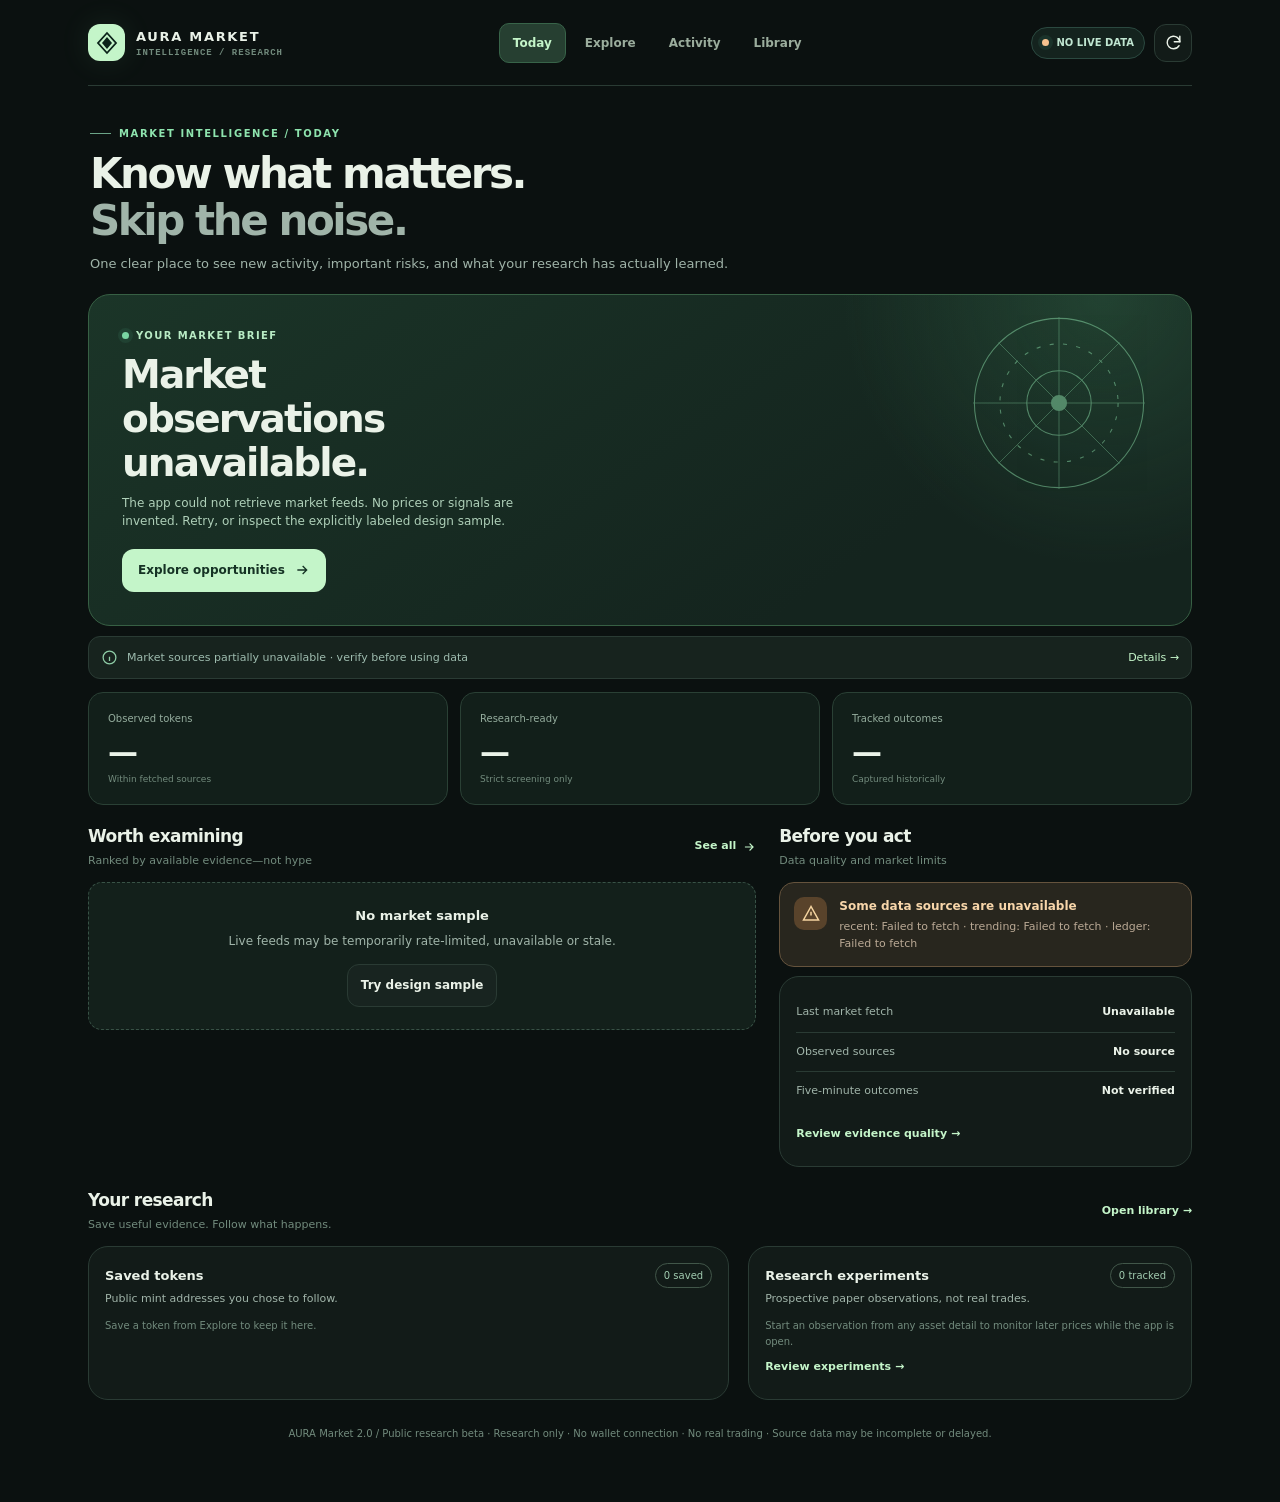
==== commit 5a9457f4: "release(market): integrate approved task-first mobile v2 interface with non-destructive v1.1 data ac" ====
--- a/index.html
+++ b/index.html
@@ -3,232 +3,207 @@
 <head>
 <meta charset="utf-8">
 <meta name="viewport" content="width=device-width,initial-scale=1,viewport-fit=cover">
-<meta name="theme-color" content="#07100f">
-<meta name="description" content="AURA Market — independent Android market research, transparent intelligence, on-chain checks and paper portfolio.">
+<meta name="theme-color" content="#0b1311">
 <link rel="manifest" href="./manifest.webmanifest">
 <link rel="icon" href="./icon.svg" type="image/svg+xml">
-<title>AURA Market · Intelligence Terminal</title>
+<meta name="description" content="AURA Market 2.0 — source-backed Solana research, token discovery, paper observation and local research library.">
+<title>AURA Market · Today, Explore, Activity, Library</title>
 <style>
-:root{color-scheme:dark;--bg:#07100f;--panel:#0b1715;--panel2:#0e1e1b;--line:#1b3630;--line2:#25453c;--text:#e7f2ed;--muted:#86a198;--dim:#5e786e;--mint:#90e0bf;--mint2:#b7f2d6;--gold:#e7c88a;--red:#f08f84;--blue:#8fb8ed;--shadow:0 16px 50px #0006}
-*{box-sizing:border-box}html{scroll-behavior:smooth}body{margin:0;background:radial-gradient(1000px 650px at 60% -20%,#18342b 0%,transparent 62%),linear-gradient(145deg,#07100f,#060b0b 55%,#091511);color:var(--text);font-family:Inter,ui-sans-serif,system-ui,-apple-system,"Segoe UI",sans-serif;min-height:100vh}button,input,select{font:inherit}button{cursor:pointer}button:disabled{opacity:.4;cursor:not-allowed}a{color:inherit;text-decoration:none}::selection{background:#8de2bd55}
-.wrap{max-width:1500px;margin:auto;padding:0 24px}.top{display:flex;align-items:center;justify-content:space-between;gap:16px;padding:19px 0;border-bottom:1px solid var(--line)}.brand{display:flex;align-items:center;gap:12px}.logo{width:38px;height:38px;border:1px solid #83d3ac88;border-radius:12px;display:grid;place-items:center;color:var(--mint);box-shadow:inset 0 0 18px #73ce9b16,0 0 24px #73ce9b0b;font-size:20px}.brand h1{font-size:14px;letter-spacing:.22em;margin:0;font-weight:750}.brand p{font-size:9px;letter-spacing:.18em;color:var(--muted);margin:5px 0 0}.top-right{display:flex;align-items:center;gap:12px;flex-wrap:wrap}.pill{display:inline-flex;align-items:center;gap:7px;border:1px solid var(--line2);background:#10221d;padding:7px 10px;border-radius:999px;font-size:10px;color:var(--muted)}.dot{width:6px;height:6px;border-radius:99px;background:var(--gold);box-shadow:0 0 12px currentColor}.dot.ok{background:var(--mint)}.dot.bad{background:var(--red)}
-.nav{display:flex;gap:6px;overflow:auto;padding:12px 0;border-bottom:1px solid var(--line);scrollbar-width:none}.nav button{border:1px solid transparent;background:transparent;color:var(--muted);padding:9px 13px;border-radius:9px;font-size:11px;white-space:nowrap}.nav button.active,.nav button:hover{background:#12251f;border-color:var(--line2);color:var(--mint)}
-.intro{display:flex;align-items:flex-end;justify-content:space-between;gap:18px;padding:27px 0 18px}.eyebrow{font-size:9px;letter-spacing:.22em;color:var(--mint);text-transform:uppercase}.intro h2{margin:8px 0 5px;font-size:clamp(24px,4vw,37px);letter-spacing:-.045em;font-weight:650}.intro p{max-width:650px;color:var(--muted);font-size:12px;line-height:1.6;margin:0}.actions{display:flex;gap:8px;flex-wrap:wrap}.btn{border:1px solid var(--line2);background:#11231e;color:var(--text);border-radius:9px;padding:10px 13px;font-size:11px;font-weight:650;transition:.2s}.btn:hover{border-color:#72c79c;background:#163127}.btn.primary{background:var(--mint);color:#082018;border-color:var(--mint)}.btn.primary:hover{background:var(--mint2)}.btn.ghost{background:transparent;color:var(--muted)}.btn.danger{border-color:#69443c;color:#f2a196;background:#251512}.btn.small{padding:7px 10px;font-size:10px}
-.grid{display:grid;gap:13px}.stats{grid-template-columns:repeat(4,minmax(0,1fr));margin-bottom:13px}.card{background:linear-gradient(150deg,#10201cdd,#0a1412ee);border:1px solid var(--line);border-radius:14px;box-shadow:var(--shadow);min-width:0}.stat{padding:15px 17px}.label{font-size:9px;letter-spacing:.15em;color:var(--muted);text-transform:uppercase}.value{font-size:25px;font-weight:650;letter-spacing:-.04em;margin-top:8px}.sub{font-size:10px;color:var(--dim);margin-top:4px}
-.workspace{grid-template-columns:minmax(0,1.6fr) minmax(290px,.8fr);align-items:start}.section{padding:17px}.sect-head{display:flex;align-items:center;justify-content:space-between;gap:12px;margin-bottom:14px}.sect-head h3{font-size:12px;letter-spacing:.12em;margin:0;font-weight:700}.sect-head p{font-size:10px;color:var(--muted);margin:4px 0 0}.muted{color:var(--muted)}.tiny{font-size:9px;color:var(--dim)}.filters{display:flex;gap:7px;flex-wrap:wrap;margin-bottom:12px}.field{background:#081310;border:1px solid var(--line2);border-radius:8px;color:var(--text);padding:9px 10px;min-width:0;font-size:11px}.filters input{flex:1;min-width:140px}.filters select{min-width:115px}.table-wrap{overflow-x:auto}table{width:100%;border-collapse:collapse;min-width:650px}th{text-align:left;font-size:9px;color:var(--dim);letter-spacing:.13em;font-weight:600;padding:10px 8px;border-bottom:1px solid var(--line)}td{font-size:11px;padding:12px 8px;border-bottom:1px solid #18312b;white-space:nowrap}tbody tr{cursor:pointer;transition:.15s}tbody tr:hover,tbody tr.selected{background:#13251e}tbody tr:last-child td{border-bottom:0}.token{display:flex;align-items:center;gap:9px}.token img,.avatar{width:28px;height:28px;border-radius:50%;object-fit:cover;background:#1e3b30;border:1px solid #315344}.token b{display:block;font-size:11px}.token small{display:block;color:var(--dim);font-size:9px;margin-top:3px}.pos{color:var(--mint)}.neg{color:var(--red)}.score{display:inline-flex;align-items:center;justify-content:center;min-width:34px;border:1px solid #366c50;background:#10281c;color:var(--mint);padding:4px 6px;border-radius:6px;font-size:10px}.score.mid{border-color:#6d5c32;background:#282312;color:var(--gold)}.score.low{border-color:#643e36;background:#281814;color:var(--red)}
-.inspect{padding:17px;position:sticky;top:12px}.empty{padding:34px 10px;text-align:center;color:var(--muted);font-size:11px;line-height:1.7}.inspect-head{display:flex;gap:12px;align-items:center}.inspect-head img{width:40px;height:40px;border-radius:50%;background:#183a2b}.inspect-head h3{margin:0;font-size:15px}.inspect-head small{display:block;margin-top:4px;color:var(--muted);font-size:10px}.price{font-size:27px;letter-spacing:-.04em;font-weight:700;margin:19px 0 3px}.change{font-size:11px}.metricgrid{display:grid;grid-template-columns:repeat(2,minmax(0,1fr));gap:8px;margin-top:15px}.metric{padding:10px;border:1px solid var(--line);border-radius:9px;background:#0a1713}.metric span{display:block;font-size:9px;color:var(--dim);text-transform:uppercase;letter-spacing:.1em}.metric b{display:block;margin-top:6px;font-size:12px;font-weight:650}.riskbox{margin-top:14px;border:1px solid var(--line);border-radius:10px;padding:12px}.riskrow{display:flex;align-items:center;justify-content:space-between;gap:8px;margin-top:9px;font-size:10px}.tag{border:1px solid var(--line2);background:#0c1a15;color:var(--muted);padding:4px 7px;border-radius:6px;font-size:9px}.tag.good{color:var(--mint);border-color:#386447}.tag.warn{color:var(--gold);border-color:#66572e}.tag.bad{color:var(--red);border-color:#67403a}.inspect-actions{display:flex;gap:8px;margin-top:14px}.inspect-actions .btn{flex:1}.security{margin-top:12px}
-.side-stack{display:grid;gap:13px}.portfolio{padding:17px}.balance{font-size:30px;font-weight:700;margin-top:8px}.cashrow{display:flex;justify-content:space-between;gap:12px;margin-top:9px;font-size:10px;color:var(--muted)}.progress{height:6px;background:#1a3029;border-radius:99px;overflow:hidden;margin:12px 0}.progress i{display:block;height:100%;background:linear-gradient(90deg,#60b987,#c3e6a8);width:0}.position{padding:10px 0;border-top:1px solid var(--line);display:flex;justify-content:space-between;align-items:center;gap:10px}.position b{font-size:11px}.position small{display:block;color:var(--muted);font-size:9px;margin-top:4px}.position strong{font-size:11px}.warning{border:1px solid #5d5030;background:#241f10;color:#d7c48f;border-radius:9px;padding:11px;font-size:10px;line-height:1.55;margin-top:13px}.warning.red{border-color:#67413c;background:#241512;color:#e9a397}.warning.green{border-color:#326347;background:#102219;color:#a3dfbc}
-.panel{padding:17px;margin-top:13px}.formrow{display:grid;grid-template-columns:1fr 1fr;gap:9px;margin:12px 0}.formgroup label{display:block;font-size:9px;color:var(--muted);margin-bottom:6px}.formgroup input,.formgroup select{width:100%}.feedlist{display:grid;gap:7px}.feeditem{border:1px solid var(--line);border-radius:9px;padding:10px;display:flex;justify-content:space-between;gap:10px;font-size:10px}.feeditem small{display:block;color:var(--muted);font-size:9px;margin-top:4px}.badge{font-size:9px;color:var(--mint);white-space:nowrap}.hidden{display:none!important}
-.modal{position:fixed;inset:0;z-index:30;background:#000a;display:grid;place-items:center;padding:18px}.modalbox{width:min(440px,100%);background:#0d1c17;border:1px solid var(--line2);border-radius:15px;padding:20px;box-shadow:0 20px 80px #000a}.modalbox h3{margin:0 0 5px;font-size:15px}.modalbox p{font-size:11px;color:var(--muted);line-height:1.6}.modal-actions{display:flex;justify-content:flex-end;gap:8px;margin-top:16px}
-footer{padding:24px 0 32px;color:var(--dim);font-size:9px;line-height:1.7;display:flex;justify-content:space-between;gap:16px}.toast{position:fixed;z-index:40;bottom:18px;left:50%;transform:translate(-50%,20px);opacity:0;transition:.25s;background:#14251e;border:1px solid var(--line2);padding:11px 15px;border-radius:9px;box-shadow:var(--shadow);font-size:11px;pointer-events:none;max-width:90%;text-align:center}.toast.show{opacity:1;transform:translate(-50%,0)}
-@media(max-width:900px){.workspace{grid-template-columns:1fr}.inspect{position:relative;top:auto}.stats{grid-template-columns:repeat(2,1fr)}.intro{align-items:flex-start;flex-direction:column}.actions{width:100%}}
-@media(max-width:540px){.tabview#overview .table-wrap table{min-width:0;table-layout:fixed;width:100%}.tabview#overview .table-wrap th:nth-child(4),.tabview#overview .table-wrap td:nth-child(4),.tabview#overview .table-wrap th:nth-child(5),.tabview#overview .table-wrap td:nth-child(5){display:none}.tabview#overview .table-wrap th,.tabview#overview .table-wrap td{padding:9px 5px;font-size:9px}.tabview#overview .token{gap:5px}.tabview#overview .token img,.tabview#overview .token .avatar{width:22px;height:22px}.tabview#overview .token b{font-size:9px}.tabview#overview .token small{font-size:8px}.wrap{padding:0 13px}.top{padding:13px 0}.brand h1{font-size:12px}.brand p{font-size:8px}.top-right .pill:nth-child(2){display:none}.nav{padding:9px 0}.nav button{padding:8px 10px}.intro{padding:20px 0 14px}.intro h2{font-size:26px}.intro p{font-size:11px}.actions .btn{flex:1;padding:10px 8px}.stats{gap:8px}.stat{padding:12px}.value{font-size:20px}.section,.inspect,.portfolio,.panel{padding:13px}.formrow{grid-template-columns:1fr}.value{letter-spacing:-.05em}footer{font-size:8px;flex-direction:column;gap:4px}}
+:root{color-scheme:dark;--bg:#0b1110;--surface:#121b18;--surface2:#182420;--surface3:#20302a;--border:#2a3b34;--ink:#eaf2e8;--secondary:#a0b4a9;--tertiary:#728b7d;--green:#c4f5c9;--green2:#72dba5;--orange:#f6c38f;--red:#ffa89a;--blue:#afcee5;--shadow:0 22px 70px #0007;--r:20px;font-family:Inter,ui-sans-serif,system-ui,-apple-system,"Segoe UI",Arial,sans-serif}
+*{box-sizing:border-box}html{scroll-behavior:smooth}body{margin:0;background:var(--bg);color:var(--ink);line-height:1.5;-webkit-font-smoothing:antialiased}button,input,select,textarea{font:inherit}button{cursor:pointer}button:disabled{opacity:.4;cursor:default}button,input,select,textarea,a{-webkit-tap-highlight-color:transparent}button:focus-visible,input:focus-visible,select:focus-visible,textarea:focus-visible,a:focus-visible{outline:2px solid var(--green);outline-offset:3px}a{color:inherit;text-decoration:none}p,h1,h2,h3,h4{margin:0}small{font-size:11px}svg{display:block} [hidden]{display:none!important} ::selection{background:#c4f5c955}
+.shell{max-width:1176px;margin:0 auto;padding:0 16px 114px;min-width:0}
+.topbar{height:76px;display:flex;align-items:center;justify-content:space-between;gap:14px;border-bottom:1px solid var(--border)}
+.brand{display:flex;align-items:center;gap:11px;min-width:0}.mark{width:37px;height:37px;display:grid;place-items:center;border-radius:12px;color:#0b231a;background:var(--green);box-shadow:0 0 32px #95f5ae19}.mark svg{width:24px;height:24px}.brand-label strong{display:block;font-size:13px;letter-spacing:.13em;font-weight:780}.brand-label span{display:block;color:var(--tertiary);font:600 9px ui-monospace,monospace;letter-spacing:.11em;margin-top:2px}.toptools{display:flex;align-items:center;gap:9px}.status{height:32px;display:flex;align-items:center;gap:7px;border:1px solid #2b4940;background:#14231e;border-radius:99px;padding:0 10px;font-size:10px;font-weight:750;color:#c0e6d1;max-width:160px;white-space:nowrap}.dot{display:inline-block;width:7px;height:7px;border-radius:50%;background:#79d4a2;box-shadow:0 0 0 4px #65e5ad14;flex:0 0 auto}.status[data-mode=offline] .dot{background:var(--orange)}.status[data-mode=loading] .dot{background:var(--blue);animation:pulse 1.4s ease-in-out infinite}@keyframes pulse{50%{opacity:.35}}.iconbtn{border:1px solid var(--border);background:var(--surface);color:var(--ink);width:38px;height:38px;border-radius:12px;display:grid;place-items:center}.iconbtn svg{width:19px;height:19px}.iconbtn:hover{background:var(--surface2)}
+.desktop-nav{display:none}.intro{padding:29px 2px 19px}.eyebrow{color:#8ee4ae;font-size:10px;letter-spacing:.16em;font-weight:770;text-transform:uppercase;display:flex;align-items:center;gap:8px}.eyebrow i{width:21px;height:1px;background:#6ba487}.page-title{font-size:clamp(29px,6.4vw,41px);letter-spacing:-.058em;line-height:1.12;margin:9px 0 9px;font-weight:700}.page-sub{font-size:13px;color:var(--secondary);max-width:650px;line-height:1.65}.quiet{color:var(--secondary)}.muted{color:var(--tertiary)}
+.notice{margin:0 0 14px;background:#22261c;border:1px solid #66643d;padding:11px 13px;border-radius:13px;color:#f2dca3;display:flex;align-items:flex-start;gap:9px;font-size:11px;line-height:1.5}.notice svg{flex:0 0 16px;margin-top:1px}.notice strong{color:#ffe1ae}
+.panel{background:var(--surface);border:1px solid var(--border);border-radius:var(--r);overflow:hidden}.section{margin-top:21px}.panel-in{padding:18px}.section-head{display:flex;align-items:center;justify-content:space-between;gap:12px;margin-bottom:13px}.section-head h2{font-size:17px;letter-spacing:-.035em;font-weight:680}.section-head p{font-size:11px;color:var(--tertiary);margin-top:3px}.textlink{display:inline-flex;gap:6px;align-items:center;border:0;background:none;color:var(--green);padding:8px 0;font-size:11px;font-weight:750;white-space:nowrap}.textlink svg{width:14px;height:14px}.textlink:hover{text-decoration:underline}
+.hero{background:radial-gradient(ellipse 260px 270px at 92% 0%,#3c795557,transparent),linear-gradient(145deg,#1b3528,#14241e 73%);border:1px solid #376044;border-radius:22px;padding:22px;position:relative;overflow:hidden;min-height:183px;display:flex;flex-direction:column;justify-content:space-between;gap:18px}.hero .tinycap{display:flex;align-items:center;gap:7px;color:#b8ebc4;font-size:10px;font-weight:750;letter-spacing:.14em}.hero h2{font-size:clamp(22px,5.7vw,32px);font-weight:690;line-height:1.13;letter-spacing:-.049em;max-width:410px;margin:10px 0 9px}.hero p{font-size:12px;color:#afd0b9;line-height:1.55;max-width:430px}.hero .primary{align-self:flex-start}.hero-detail{position:absolute;right:12px;top:14px;opacity:.24;width:130px;height:130px;pointer-events:none}
+.primary{border:0;background:var(--green);color:#153224;font-weight:770;font-size:12px;min-height:43px;border-radius:12px;padding:11px 16px;display:inline-flex;align-items:center;gap:9px;justify-content:center}.primary:hover{background:#dcffdf}.secondary-btn{background:var(--surface2);border:1px solid var(--border);color:var(--ink);font-weight:700;font-size:12px;min-height:43px;border-radius:12px;padding:10px 13px;display:inline-flex;justify-content:center;align-items:center;gap:8px}.secondary-btn:hover{border-color:#83b697}.primary svg,.secondary-btn svg{width:16px;height:16px}.full{width:100%}
+.metric-strip{display:grid;grid-template-columns:repeat(3,minmax(0,1fr));gap:8px;margin-top:13px}.metric{background:#121f1a;border:1px solid #2a4035;border-radius:15px;padding:14px 12px;min-height:106px}.metric span{display:block;color:#95ad9e;font-size:10px;line-height:1.35}.metric strong{display:block;font-size:25px;font-weight:660;letter-spacing:-.06em;line-height:1.25;margin:8px 0 3px}.metric small{display:block;color:var(--tertiary);font-size:9px;line-height:1.25}
+.warning-card{padding:14px;display:flex;gap:12px;align-items:flex-start;border:1px solid #65533d;background:#28261e;border-radius:15px}.warning-symbol{border-radius:10px;display:grid;place-items:center;background:#59432b;width:33px;height:33px;flex:0 0 33px;color:#f6d5a1}.warning-symbol svg{width:18px;height:18px}.warning-card strong{display:block;font-size:12px;color:#f8d6aa}.warning-card p{font-size:11px;color:#baa995;margin:3px 0 0;line-height:1.55}
+.token-list{display:grid;gap:8px}.token-row{position:relative;background:#15201b;border:1px solid #263a30;border-radius:15px;padding:13px 12px;display:grid;grid-template-columns:43px minmax(0,1fr) auto;align-items:center;gap:10px;width:100%;text-align:left;color:var(--ink);transition:border .16s,transform .16s}.token-row:hover{border-color:#7cb896;transform:translateY(-1px)}.token-logo{width:42px;height:42px;border-radius:13px;display:grid;place-items:center;background:#2a4836;border:1px solid #3d5d44;color:#d8f9d9;font-size:12px;font-weight:800;letter-spacing:-.035em}.token-title{display:flex;align-items:center;gap:7px;min-width:0}.token-title strong{font-size:13px;white-space:nowrap;overflow:hidden;text-overflow:ellipsis;max-width:130px}.token-name{font-size:10px;color:var(--tertiary);white-space:nowrap;overflow:hidden;text-overflow:ellipsis;max-width:175px;margin-top:1px}.token-meta{display:flex;gap:7px;align-items:center;margin-top:5px;font-size:9px;color:#b0c1b2}.token-meta b{font-weight:590;color:#c0d6c7}.status-tag{border-radius:5px;border:1px solid #5a784c;background:#2d452d;color:#c8edaf;font-size:9px;padding:2px 5px;white-space:nowrap}.status-tag.warn{border-color:#73543c;background:#3e3126;color:#f2c795}.status-tag.unknown{border-color:#415a58;background:#223332;color:#a1c6c4}.token-right{text-align:right;min-width:66px}.token-right strong{font-size:13px;font-variant-numeric:tabular-nums;display:block}.token-right small{font-size:10px;display:block;color:var(--secondary);margin-top:4px}.pos{color:#a1e8b4!important}.neg{color:#faac9e!important}.neutral{color:var(--secondary)!important}
+.two-col{display:grid;gap:16px}.quick-card{padding:16px}.quick-row{display:flex;align-items:flex-start;justify-content:space-between;gap:12px}.quick-row strong{font-size:13px}.quick-row small{display:block;color:var(--secondary);margin-top:3px;line-height:1.6}.quick-pill{border:1px solid #415649;border-radius:20px;padding:4px 8px;color:#a1cbb0;font-size:10px;white-space:nowrap}.mini-item{padding:11px 0;border-top:1px solid var(--border);display:flex;align-items:center;justify-content:space-between;gap:10px;font-size:11px}.mini-item:first-child{border-top:0}.mini-item strong{font-weight:620}.mini-item span{color:var(--secondary)}.empty{padding:22px 14px;text-align:center;color:var(--secondary);font-size:12px;line-height:1.65;background:#13201b;border:1px dashed #385246;border-radius:14px}.empty strong{display:block;color:var(--ink);font-size:13px;margin-bottom:5px}.empty svg{width:25px;height:25px;margin:0 auto 9px;color:#739b84}.smallcopy{font-size:10px;color:var(--tertiary);line-height:1.65}
+.search-area{display:flex;align-items:center;gap:8px;border:1px solid #45604f;background:#15231c;border-radius:14px;padding:0 12px;height:50px}.search-area svg{width:18px;height:18px;flex:0 0 18px;color:#9db5a2}.search-area input{min-width:0;flex:1;width:100%;outline:0;border:0;background:transparent;color:var(--ink);font-size:13px}.search-area input::placeholder{color:#788d7e}.search-area button{border:0;background:#2a4033;color:#c0dcc6;padding:6px 9px;border-radius:7px;font-size:11px}
+.filter-scroll{display:flex;gap:7px;overflow-x:auto;padding:14px 0 4px;scrollbar-width:none}.filter-scroll::-webkit-scrollbar{display:none}.chip{border:1px solid #354a3e;background:#17251d;color:#adc4b1;border-radius:99px;padding:9px 13px;min-height:37px;font-size:11px;font-weight:700;white-space:nowrap}.chip.active{background:var(--green);color:#0d2619;border-color:var(--green)}.list-footer{padding:10px 4px;color:var(--tertiary);font-size:10px;line-height:1.6}.source-note{background:#17231e;border:1px solid var(--border);border-radius:12px;padding:12px;display:flex;align-items:start;gap:9px;color:#9ebcaf;font-size:11px;line-height:1.55;margin-top:12px}.source-note svg{width:17px;height:17px;flex:0 0 auto;color:#8ecca6}
+.activity-grid{display:grid;gap:9px}.fact{display:flex;align-items:center;justify-content:space-between;gap:10px;padding:15px;border-radius:13px;background:#15231d;border:1px solid #2c4135}.fact span{color:var(--secondary);font-size:11px}.fact strong{font-size:17px;color:var(--ink);font-variant-numeric:tabular-nums}.fact small{font-size:9px;color:var(--tertiary)}.decision{padding:14px;border:1px solid var(--border);border-radius:14px;background:#15221c;display:grid;gap:7px;margin-bottom:8px}.decision-top{display:flex;justify-content:space-between;gap:10px;align-items:center}.decision-title{font-size:13px;font-weight:730}.decision time{font-size:10px;color:var(--tertiary)}.decision-detail{font-size:11px;color:var(--secondary);line-height:1.6}.decision-bottom{display:flex;justify-content:space-between;align-items:center;gap:8px;margin-top:1px}.label{font-size:10px;font-weight:750;letter-spacing:.06em;color:var(--green);text-transform:uppercase}.label.warn{color:var(--orange)}
+.tabmini{display:flex;gap:6px;padding:5px;background:#15231d;border-radius:14px;margin-bottom:18px}.tabmini button{flex:1;border:0;border-radius:11px;background:transparent;color:#9fb5a7;min-height:41px;font-size:12px;font-weight:710}.tabmini button.active{background:#2c4537;color:#d6f6e1;box-shadow:inset 0 0 0 1px #4c7660}
+.form-field{display:grid;gap:6px;margin:11px 0}.form-field label{font-size:11px;color:#adc9b7;font-weight:640}.form-field input,.form-field textarea,.form-field select{width:100%;border:1px solid #375344;background:#0e1914;color:var(--ink);padding:12px;border-radius:11px;outline:0;min-height:45px;font-size:12px}.form-field textarea{resize:vertical;min-height:108px;line-height:1.55}.form-field input:focus,.form-field textarea:focus,.form-field select:focus{border-color:var(--green)}.stack{display:grid;gap:10px}.library-card{border:1px solid var(--border);background:#16241d;padding:14px;border-radius:14px}.library-card strong{font-size:12px}.library-card p{color:var(--secondary);font-size:11px;margin-top:5px;line-height:1.6;white-space:pre-wrap;overflow-wrap:anywhere}.library-card small{font-size:10px;color:var(--tertiary);display:block;margin-top:6px}.library-card .row{display:flex;justify-content:space-between;gap:8px;align-items:center}.library-card .row button{border:1px solid #516d55;background:#203528;color:#e5f3e4;min-height:35px;border-radius:8px;padding:6px 11px;font-size:11px}
+.footer-legal{padding:25px 0 0;font-size:10px;color:var(--tertiary);line-height:1.7;text-align:center}
+.bottom-nav{position:fixed;z-index:30;bottom:0;left:0;right:0;border-top:1px solid #355344;background:#0e1816f4;backdrop-filter:blur(18px);-webkit-backdrop-filter:blur(18px);padding:8px 8px max(8px,env(safe-area-inset-bottom));display:grid;grid-template-columns:repeat(4,minmax(0,1fr));gap:3px;box-shadow:0 -12px 40px #0006}.bottom-nav button{background:none;border:0;color:#82988c;min-height:57px;border-radius:12px;display:grid;align-content:center;justify-items:center;gap:3px;padding:6px 0 5px;font-size:10px;font-weight:670}.bottom-nav button svg{width:20px;height:20px}.bottom-nav button.active{color:var(--green);background:#294137}.bottom-nav button:active{transform:scale(.98)}
+.overlay{position:fixed;inset:0;background:#020705d9;z-index:70;display:flex;align-items:end;justify-content:center;backdrop-filter:blur(4px)}.sheet{width:100%;max-height:min(94vh,1000px);overflow-y:auto;border-radius:22px 22px 0 0;background:#15221b;border:1px solid #45614c;box-shadow:var(--shadow);padding:0 0 max(22px,env(safe-area-inset-bottom))}.sheet-head{position:sticky;top:0;background:#15221bf2;z-index:4;padding:14px 17px 12px;display:flex;align-items:center;justify-content:space-between;gap:12px;border-bottom:1px solid #30493b;backdrop-filter:blur(10px)}.sheet-head strong{font-size:12px;letter-spacing:.08em;text-transform:uppercase;color:#bad6bb}.sheet-close{width:36px;height:36px;background:#304336;border:0;color:var(--ink);border-radius:11px;font-size:18px;display:grid;place-items:center}.sheet-main{padding:19px 17px}.sheet-ticker{font-size:26px;font-weight:760;letter-spacing:-.05em}.sheet-name{font-size:12px;color:var(--secondary);margin-top:2px}.sheet-grid{display:grid;grid-template-columns:1fr 1fr;gap:8px;margin:15px 0}.sheet-stat{border:1px solid #375143;background:#1b2b21;border-radius:12px;padding:12px}.sheet-stat span{font-size:10px;color:#91b09b;display:block}.sheet-stat strong{font-size:18px;font-weight:650;display:block;margin-top:6px;letter-spacing:-.04em}.sheet-section{border-top:1px solid #3a5244;padding:16px 0}.sheet-section h3{font-size:12px;letter-spacing:.05em;text-transform:uppercase;margin-bottom:9px;color:#bbdbc8}.sheet-section p{font-size:12px;color:var(--secondary);line-height:1.7}.risk-list{display:flex;flex-direction:column;gap:7px}.risk-item{background:#302c23;border:1px solid #6e5640;color:#f3d5ad;border-radius:9px;padding:9px 11px;font-size:11px}.risk-item.ok{background:#1b3528;border-color:#4a8760;color:#a8eec2}.sheet-actions{display:flex;gap:9px;flex-wrap:wrap}.sheet-actions button{flex:1 1 auto}.sheet-link{display:block;padding:12px;text-align:center;font-size:11px;color:#9fe2b1;text-decoration:underline}.sticky-head{position:sticky;top:0;z-index:10;background:#0b1110ed;backdrop-filter:blur(12px)}
+.toast{position:fixed;z-index:100;bottom:calc(85px + env(safe-area-inset-bottom));left:50%;transform:translate(-50%,15px);width:calc(100% - 30px);max-width:390px;border:1px solid #668a6e;background:#203729;color:#e4fce4;font-size:12px;font-weight:620;padding:13px 16px;border-radius:13px;box-shadow:0 12px 45px #000b;opacity:0;pointer-events:none;transition:opacity .18s,transform .18s;line-height:1.55}.toast.show{opacity:1;transform:translate(-50%,0)}
+@media(min-width:680px){.shell{padding:0 30px 60px}.topbar{height:83px}.bottom-nav{display:none}.desktop-nav{display:flex;gap:5px}.desktop-nav button{min-height:40px;border:1px solid transparent;background:transparent;color:#9bad9d;border-radius:10px;padding:9px 13px;font-size:12px;font-weight:700}.desktop-nav button.active{background:#263f31;color:var(--green);border-color:#386449}.desktop-nav button:hover{color:var(--ink)}.page-title{font-size:42px}.hero{min-height:225px;padding:29px}.hero-detail{right:38px;top:14px;width:188px;height:188px;opacity:.42}.hero h2{font-size:35px}.metric-strip{gap:12px}.metric{padding:19px;min-height:112px}.metric strong{font-size:30px}.two-col{grid-template-columns:1.3fr .9fr}.desktop-wide{grid-column:1/-1}.token-list{gap:9px}.token-row{padding:15px}.sheet{align-self:center;max-width:520px;border-radius:22px;max-height:90vh}.overlay{align-items:center}.toast{bottom:27px}.activity-grid{grid-template-columns:repeat(3,1fr)}}
+@media(min-width:1000px){.content-grid{display:grid;grid-template-columns:1.36fr .84fr;gap:23px}.content-grid>.section{margin-top:19px}.topbar{height:86px}.intro{padding-top:40px}.two-col{gap:19px}.hero{padding:33px;min-height:260px}.hero h2{font-size:39px}.shell{padding-left:36px;padding-right:36px}}
+@media(prefers-reduced-motion:reduce){*,*:before,*:after{animation:none!important;transition:none!important;scroll-behavior:auto!important}}
 </style>
-<link rel="stylesheet" href="./market-ui.css">
-<link rel="stylesheet" href="./intelligence-lab.css">
 </head>
 <body>
-<div class="wrap">
-<header class="top">
- <div class="brand"><div class="logo" aria-hidden="true">◈</div><div><h1>AURA MARKET</h1><p>INTELLIGENCE TERMINAL · SOLANA</p></div></div>
- <div class="top-right"><span class="pill"><i class="dot" id="netDot"></i><span id="netLabel">CONNECTING</span></span><button class="btn small ghost" id="terminal-method" type="button">Method</button><span class="pill">EXPERIMENTAL · 1.1</span></div>
+<div class="shell">
+<header class="topbar">
+ <div class="brand"><div class="mark" aria-hidden="true"><svg viewBox="0 0 24 24" fill="none"><path d="M12 2l9 10-9 10L3 12 12 2Z" stroke="currentColor" stroke-width="1.8"/><path d="M12 6l5 6-5 6-5-6 5-6Z" fill="currentColor"/></svg></div><div class="brand-label"><strong>AURA MARKET</strong><span>INTELLIGENCE / RESEARCH</span></div></div>
+ <nav class="desktop-nav" aria-label="Main navigation"><button class="active" data-go="today">Today</button><button data-go="explore">Explore</button><button data-go="activity">Activity</button><button data-go="library">Library</button></nav>
+ <div class="toptools"><span class="status" id="net-status" data-mode="loading"><span class="dot"></span><span id="net-label">CONNECTING</span></span><button class="iconbtn" id="refresh" aria-label="Refresh market data" title="Refresh market data"><svg viewBox="0 0 24 24" fill="none" stroke="currentColor" stroke-width="1.8" stroke-linecap="round"><path d="M20 11A8 8 0 1 0 12 20a8 8 0 0 0 7-4"/><path d="M20 4v7h-7"/></svg></button></div>
 </header>
-<nav class="nav" id="nav" aria-label="Primary market navigation"><button type="button" class="active" data-tab="overview" aria-label="Pulse"><svg class="nav-icon" viewBox="0 0 24 24" fill="none" stroke="currentColor" stroke-width="1.6" stroke-linecap="round" stroke-linejoin="round" aria-hidden="true"><circle cx="12" cy="12" r="8"/><circle cx="12" cy="12" r="3"/><path d="M12 2v4 M12 18v4 M2 12h4 M18 12h4"/></svg><span class="nav-label">Pulse</span></button><button type="button" data-tab="scanner" aria-label="Discover"><svg class="nav-icon" viewBox="0 0 24 24" fill="none" stroke="currentColor" stroke-width="1.6" stroke-linecap="round" stroke-linejoin="round" aria-hidden="true"><circle cx="10.5" cy="10.5" r="6.5"/><path d="m16 16 5 5 M7 11h7 M10.5 7v7"/></svg><span class="nav-label">Discover</span></button><button type="button" data-tab="research" aria-label="Research"><svg class="nav-icon" viewBox="0 0 24 24" fill="none" stroke="currentColor" stroke-width="1.6" stroke-linecap="round" stroke-linejoin="round" aria-hidden="true"><path d="M8 3h9l4 4v14H5V3z M16 3v5h5 M8 12h9 M8 16h7"/></svg><span class="nav-label">Research</span></button><button type="button" data-tab="lab" aria-label="Outcomes"><svg class="nav-icon" viewBox="0 0 24 24" fill="none" stroke="currentColor" stroke-width="1.6" stroke-linecap="round" stroke-linejoin="round" aria-hidden="true"><path d="M9 3h6 M11 3v8L4.5 20h15L13 11V3 M8 16h8"/></svg><span class="nav-label">Outcomes</span></button><button type="button" data-tab="portfolio" aria-label="Paper"><svg class="nav-icon" viewBox="0 0 24 24" fill="none" stroke="currentColor" stroke-width="1.6" stroke-linecap="round" stroke-linejoin="round" aria-hidden="true"><path d="M4 6h16v14H4z M4 10h16 M15 15h3 M7 3h14"/></svg><span class="nav-label">Paper</span></button><button type="button" class="intel-nav-item" data-tab="intelligence" aria-label="Intelligence Lab"><svg class="nav-icon" viewBox="0 0 24 24" fill="none" stroke="currentColor" stroke-width="1.6" stroke-linecap="round" stroke-linejoin="round" aria-hidden="true"><circle cx="12" cy="12" r="3"/><ellipse cx="12" cy="12" rx="10" ry="5" transform="rotate(-36 12 12)"/><ellipse cx="12" cy="12" rx="10" ry="5" transform="rotate(36 12 12)"/></svg><span class="nav-label">Intel</span></button></nav>
-<section class="intro">
- <div><div class="eyebrow">AURA MARKET / RESEARCH-ONLY</div><h2 id="terminal-page-name">Market Pulse</h2><p>Market discovery, explainable asset research, forward outcomes and realistic paper simulations. Five focused screens. No real orders, no wallet access.</p></div>
- <div class="actions"><button class="btn primary" id="scanBtn">↻ Scan market</button><button class="btn" id="briefBtn">Copy research brief</button><button class="btn ghost" id="installBtn" hidden>＋ Install app</button></div>
-</section>
-<section class="grid stats">
- <div class="card stat"><div class="label">Solana market / USD</div><div class="value" id="solPrice">—</div><div class="sub" id="solChange">Waiting for public feed</div></div>
- <div class="card stat"><div class="label">Tokens observed</div><div class="value" id="tokenCount">0</div><div class="sub" id="scanTime">No scan yet</div></div>
- <div class="card stat"><div class="label">Top heuristic score</div><div class="value" id="topScore">—</div><div class="sub">Not a probability or prediction</div></div>
- <div class="card stat"><div class="label">Paper equity</div><div class="value" id="equity">€30.00</div><div class="sub" id="dailyPnl">€0.00 simulated P/L</div></div>
-</section>
-<div id="overview" class="tabview">
-<section id="aura-market-product" aria-label="Market decision overview">
-<div class="aura-hero"><div><div class="aura-eyebrow">AURA / MARKET DECISION SURFACE</div><h3>Clarity before conviction.</h3><p>A focused market intelligence terminal. Examine candidates, evidence, risk and subsequent outcomes before making any independent decision.</p></div><button class="btn primary" id="terminal-quick-scan" type="button">↻ Scan market</button></div>
-<div class="aura-chipbar" aria-label="Market sample quality metrics">
-<div class="aura-chip"><small>ELIGIBLE RESEARCH</small><strong id="terminal-eligible">—</strong><em>Hard-gated candidates</em></div>
-<div class="aura-chip"><small>24H SAMPLE BREADTH</small><strong id="terminal-breadth">—</strong><em>Share with positive 24h</em></div>
-<div class="aura-chip"><small>SCORABLE COVERAGE</small><strong id="terminal-coverage">—</strong><em>Recorded fields only</em></div>
-<div class="aura-chip"><small>LAST SCAN</small><strong style="font-size:15px;margin-top:13px" id="terminal-sampled">—</strong><em>Local device time</em></div></div>
-<section class="aura-panel" aria-label="Candidate radar"><div class="aura-panel-head"><div><div class="aura-eyebrow">SOURCE-BASED SCREENING</div><h3>Candidate Radar</h3></div><span>RESEARCH SCORE / 100</span></div>
-<div id="terminal-candidates"><div class="aura-placeholder">Run a market scan to examine a provider-curated sample. Missing data will not be invented.</div></div>
-<div id="terminal-universe" class="aura-observation-note">Discovery is a selection-biased sample, not every Solana token.</div></section>
-<div class="aura-info-grid"><div class="aura-panel aura-brief"><div class="aura-eyebrow">MARKET BREADTH / OBSERVED</div><strong id="terminal-market-bias">Awaiting provider observations</strong><p id="terminal-market-narrative">Market conditions remain unknown until data arrives.</p><button class="btn" type="button" data-market-tab="scanner">Open full discovery →</button></div>
-<div class="aura-panel aura-brief"><div class="aura-eyebrow">THE AURA RESEARCH RULE</div><strong>No candidate is an instruction to buy.</strong><p>Research begins only with identifiable source observations and adequate liquidity, volume, maturity and risk checks. Validation happens in Outcome Lab.</p><button class="btn ghost" type="button" data-market-tab="lab">Inspect measured outcomes →</button></div></div>
-</section>
- <section class="grid" style="grid-template-columns:1fr 1fr;margin-top:13px">
-  <div class="card section"><div class="sect-head"><div><h3>RESEARCH WATCHLIST</h3><p>Recent candidates captured on this device</p></div><span class="tag">LOCAL</span></div><div class="feedlist" id="watchList"><div class="empty">No observations stored yet.</div></div></div>
-  <div class="card section"><div class="sect-head"><div><h3>DATA SOURCE STATUS</h3><p>Provider responses are checked when scanned</p></div><span class="tag">PUBLIC APIs</span></div><div class="feedlist" id="sourceList"><div class="feeditem"><div>DEX Screener<small>Discovery feeds and token pairs</small></div><span class="badge">PENDING</span></div><div class="feeditem"><div>Solana RPC<small>Mint and largest token accounts</small></div><span class="badge">PENDING</span></div><div class="feeditem"><div>Frankfurter FX<small>EUR / USD conversion for simulated book</small></div><span class="badge">PENDING</span></div></div></div>
- </section>
+<div class="notice" id="demo-notice" hidden><svg viewBox="0 0 24 24" fill="none" stroke="currentColor" stroke-width="2"><path d="M12 3 2 21h20L12 3Z"/><path d="M12 9v5m0 4h.01"/></svg><div><strong>DESIGN PREVIEW · SYNTHETIC DATA</strong><br>Everything shown in this mode is a test fixture, not a real market signal. Turn off demo data to fetch actual provider records.</div></div>
+<main>
+<section id="view-today" class="screen">
+ <div class="intro"><div class="eyebrow"><i></i> MARKET INTELLIGENCE / TODAY</div><h1 class="page-title">Know what matters.<br><span class="quiet">Skip the noise.</span></h1><p class="page-sub">One clear place to see new activity, important risks, and what your research has actually learned.</p></div>
+ <div class="hero">
+  <svg class="hero-detail" viewBox="0 0 140 140" fill="none" aria-hidden="true"><circle cx="70" cy="70" r="63" stroke="#9ffcc0" stroke-width=".8"/><circle cx="70" cy="70" r="44" stroke="#9ffcc0" stroke-width=".8" stroke-dasharray="3 7"/><circle cx="70" cy="70" r="24" stroke="#9ffcc0" stroke-width=".8"/><path d="M70 6v128M6 70h128M25 25l90 90M115 25l-90 90" stroke="#9ffcc0" stroke-width=".5"/><circle cx="70" cy="70" r="6" fill="#9ffcc0"/></svg>
+  <div><div class="tinycap"><span class="dot"></span> YOUR MARKET BRIEF</div><h2 id="hero-title">Scanning the market.</h2><p id="hero-explanation">Checking new pools, available research signals, and historical data quality.</p></div>
+  <button class="primary" data-go="explore">Explore opportunities <svg viewBox="0 0 24 24" fill="none" stroke="currentColor" stroke-width="2"><path d="m5 12 14 0m-6-6 6 6-6 6"/></svg></button>
+ </div>
+ <button class="source-note" data-go="activity" type="button" style="width:100%;text-align:left;cursor:pointer;margin:10px 0 0;min-height:41px"><svg viewBox="0 0 24 24" fill="none" stroke="currentColor" stroke-width="1.8"><circle cx="12" cy="12" r="9"/><path d="M12 11v6m0-10h.01"/></svg><span id="quick-quality">Data quality checking. Confirm timestamps before trusting short-term outcomes.</span><span style="margin-left:auto;white-space:nowrap;color:var(--green)">Details →</span></button>
+ <div class="metric-strip"><div class="metric"><span>Observed tokens</span><strong id="stat-universe">—</strong><small>Within fetched sources</small></div><div class="metric"><span>Research-ready</span><strong id="stat-eligible">—</strong><small>Strict screening only</small></div><div class="metric"><span>Tracked outcomes</span><strong id="stat-outcomes">—</strong><small>Captured historically</small></div></div>
+ <div class="content-grid">
+  <section class="section"><div class="section-head"><div><h2>Worth examining</h2><p>Ranked by available evidence—not hype</p></div><button class="textlink" data-go="explore">See all <svg viewBox="0 0 24 24" fill="none" stroke="currentColor" stroke-width="1.9"><path d="m5 12 14 0m-6-6 6 6-6 6"/></svg></button></div><div class="token-list" id="home-candidates"><div class="empty">Checking market sources…</div></div></section>
+  <section class="section"><div class="section-head"><div><h2>Before you act</h2><p>Data quality and market limits</p></div></div><div class="warning-card"><div class="warning-symbol"><svg viewBox="0 0 24 24" fill="none" stroke="currentColor" stroke-width="2"><path d="M12 2 2 20h20L12 2Z"/><path d="M12 9v5m0 4h.01"/></svg></div><div><strong id="quality-title">Verifying historical data</strong><p id="quality-body">A high token score cannot compensate for missing observations or unreliable price timestamps.</p></div></div><div class="panel quick-card" style="margin-top:9px"><div class="mini-item"><span>Last market fetch</span><strong id="data-age">—</strong></div><div class="mini-item"><span>Observed sources</span><strong id="source-count">—</strong></div><div class="mini-item"><span>Five-minute outcomes</span><strong id="capture-rate">—</strong></div><button class="textlink" data-go="activity" style="margin-top:7px">Review evidence quality →</button></div></section>
+ </div>
+ <section class="section"><div class="section-head"><div><h2>Your research</h2><p>Save useful evidence. Follow what happens.</p></div><button class="textlink" data-go="library">Open library →</button></div><div class="two-col"><div class="panel quick-card"><div class="quick-row"><div><strong>Saved tokens</strong><small>Public mint addresses you chose to follow.</small></div><span class="quick-pill" id="saved-count">0 saved</span></div><div id="home-watch" style="margin-top:10px"><div class="empty">Nothing saved yet.</div></div></div><div class="panel quick-card"><div class="quick-row"><div><strong>Research experiments</strong><small>Prospective paper observations, not real trades.</small></div><span class="quick-pill" id="experiment-count">0 tracked</span></div><div id="home-experiment" style="margin-top:10px"><div class="empty">No observations yet.</div></div><button class="textlink" data-go="activity">Review experiments →</button></div></div></section>
+</section>
+<section id="view-explore" class="screen" hidden>
+ <div class="intro"><div class="eyebrow"><i></i> DISCOVERY / RESEARCH</div><h1 class="page-title">Find the signal.</h1><p class="page-sub">Browse recent Solana pools and trending samples. Tap any token to understand its evidence, liquidity, age and risks.</p></div>
+ <div class="search-area"><svg viewBox="0 0 24 24" fill="none" stroke="currentColor" stroke-width="1.8" stroke-linecap="round"><circle cx="10.7" cy="10.7" r="6.7"/><path d="m16 16 5 5"/></svg><input id="token-search" type="search" spellcheck="false" autocomplete="off" placeholder="Search symbol, name or mint" aria-label="Search available tokens"><button id="clear-search" type="button">Clear</button></div>
+ <div class="filter-scroll" role="group" aria-label="Filter token results"><button class="chip active" data-filter="all">All observed</button><button class="chip" data-filter="recent">New pools</button><button class="chip" data-filter="eligible">Research-ready</button><button class="chip" data-filter="saved">Saved</button></div>
+ <div class="section-head section"><div><h2 id="explore-title">Available tokens</h2><p id="explore-context">Loading source-backed market observations</p></div><button class="textlink" id="reload-explore">Refresh ↻</button></div>
+ <div class="token-list" id="explore-list"><div class="empty">Loading tokens…</div></div>
+ <div style="display:flex;align-items:center;gap:9px;flex-wrap:wrap;margin:9px 0"><button class="secondary-btn" id="search-external" type="button">Search beyond this sample</button><span class="smallcopy" id="search-external-status" role="status">Search public DEX markets by name or mint; results are not automatically verified.</span></div><p class="list-footer" id="explore-footer">Source coverage is partial, and displayed prices are not guaranteed executable quotes.</p>
+ <div class="source-note"><svg viewBox="0 0 24 24" fill="none" stroke="currentColor" stroke-width="1.8"><circle cx="12" cy="12" r="9"/><path d="M12 11v6m0-10h.01"/></svg><span>“Research-ready” only means a token passes basic data, liquidity and age checks. It does <b>not</b> mean safe, profitable, verified or endorsed.</span></div>
+</section>
+<section id="view-activity" class="screen" hidden>
+ <div class="intro"><div class="eyebrow"><i></i> EXPERIMENTS / EVIDENCE</div><h1 class="page-title">Did it actually work?</h1><p class="page-sub">Review what was observed, when a signal was recorded, and which outcomes were captured or missed. No imagined fills.</p></div>
+ <div class="section-head"><div><h2>Collector reliability</h2><p>Original public background sampler · not guaranteed 24/7</p></div></div>
+ <div class="activity-grid"><div class="fact"><span>5-minute captured</span><strong id="activity-five">—</strong></div><div class="fact"><span>5-minute missed</span><strong id="activity-missed">—</strong></div><div class="fact"><span>Latest collector sample</span><strong id="activity-freshness" style="font-size:12px">—</strong></div></div>
+ <div class="source-note" style="margin-top:12px"><svg viewBox="0 0 24 24" fill="none" stroke="currentColor" stroke-width="1.8"><circle cx="12" cy="12" r="9"/><path d="M12 11v6m0-10h.01"/></svg><span>Legacy “5-minute” capture uses a wide grace window. Historical recorded captures do not prove a price observed exactly five minutes later. We never count missed windows as successful trades.</span></div>
+ <section class="section"><div class="section-head"><div><h2>Your paper observations</h2><p>Local, prospective, read-only market experiments</p></div><button class="textlink" id="check-outcomes">Check new prices ↻</button></div><div id="activity-list" class="stack"><div class="empty">No paper observations yet. Open a token and choose “Start paper observation”.</div></div></section>
+ <section class="section"><div class="panel panel-in"><div class="section-head"><div><h2>What does this measure?</h2><p>Clear definitions before performance claims</p></div></div><div class="mini-item"><span>Entry</span><strong>Observed price, not a fill</strong></div><div class="mini-item"><span>Outcome</span><strong>Later provider snapshot</strong></div><div class="mini-item"><span>Execution costs</span><strong>Not verified</strong></div><div class="mini-item"><span>Automatic learning</span><strong>Not operational</strong></div><p class="smallcopy" style="margin-top:12px">The system does not claim predictive skill, wallet P&amp;L, executable fills or autonomous recalibration. It stores observations and makes uncertainty visible.</p></div></section>
+</section>
+<section id="view-library" class="screen" hidden>
+ <div class="intro"><div class="eyebrow"><i></i> YOUR EVIDENCE / LOCAL</div><h1 class="page-title">Keep what matters.</h1><p class="page-sub">Saved tokens, public wallet addresses and research notes. Export your data so it does not live only on one phone.</p></div>
+ <div class="tabmini" role="group" aria-label="Research library sections"><button class="active" data-library="tokens">Saved tokens</button><button data-library="wallets">Wallets</button><button data-library="notes">Notes</button></div>
+ <section id="library-tokens"><div class="section-head"><div><h2>Token watchlist</h2><p>Tap to reopen research</p></div></div><div id="library-token-list" class="stack"><div class="empty">No saved tokens.</div></div></section>
+ <section id="library-wallets" hidden><div class="section-head"><div><h2>Wallet observatory</h2><p>Public addresses only; ownership and skill unverified</p></div></div><div class="panel panel-in"><form id="wallet-form"><div class="form-field"><label for="wallet-address">Public Solana address</label><input id="wallet-address" placeholder="Base58 public address" autocomplete="off" spellcheck="false" maxlength="44" required></div><div class="form-field"><label for="wallet-name">Your label (optional)</label><input id="wallet-name" placeholder="Example: wallet to investigate" maxlength="60"></div><button class="primary full" type="submit">Save wallet address</button></form></div><div class="stack" id="wallet-list" style="margin-top:12px"></div></section>
+ <section id="library-notes" hidden><div class="section-head"><div><h2>Research notebook</h2><p>Distinguish observations from hypotheses</p></div></div><div class="panel panel-in"><form id="note-form"><div class="form-field"><label for="note-type">Evidence type</label><select id="note-type"><option value="OBSERVATION">Observation</option><option value="HYPOTHESIS">Hypothesis</option><option value="CORRECTION">Correction</option><option value="RETRACTION">Retraction</option></select></div><div class="form-field"><label for="note-link">Token / wallet / source (optional)</label><input id="note-link" maxlength="100" placeholder="Mint address or source reference"></div><div class="form-field"><label for="note-text">What did you learn?</label><textarea id="note-text" maxlength="1500" placeholder="What happened? Which facts support it? What should you investigate next?" required></textarea></div><button class="primary full" type="submit">Save research note</button></form></div><div class="stack" id="note-list" style="margin-top:12px"></div></section>
+ <section class="section"><div class="panel panel-in"><div class="section-head"><div><h2>Your data stays yours</h2><p>Browser-local storage · existing v1.1 records preserved separately</p></div></div><p class="smallcopy">Your notes, saved tokens and experiment records are stored locally in this browser. They can be lost when browser data is cleared. Backups contain your notes and wallet addresses; store them privately.</p><div style="display:flex;gap:8px;margin-top:15px;flex-wrap:wrap"><button class="secondary-btn" id="export" type="button">Export JSON backup</button><label class="secondary-btn" for="import-file" style="cursor:pointer">Import backup</label><input id="import-file" type="file" accept=".json,application/json" hidden></div></div></section>
+<section class="section"><div class="panel panel-in" id="previous-release-panel"><div class="section-head"><div><h2>Your earlier AURA Market is preserved</h2><p>Original paper portfolio and Intelligence Lab records remain accessible on this same website</p></div></div><div class="mini-item"><span>Classic paper positions</span><strong id="legacy-position-count">Not checked</strong></div><div class="mini-item"><span>Classic closed trades</span><strong id="legacy-trade-count">Not checked</strong></div><div class="mini-item"><span>Classic Intelligence Lab notes</span><strong id="legacy-note-count">Not checked</strong></div><p class="smallcopy" style="margin-top:10px">The v2 release never clears, edits or replaces the original browser records. Your v1.1 tools remain available separately, including the original paper portfolio and backup/restore functions.</p><div style="display:flex;gap:9px;flex-wrap:wrap;margin-top:14px"><a href="./classic.html" class="primary" id="open-classic">Open original AURA Market ↗</a><button type="button" class="secondary-btn" id="migrate-legacy">Copy old watchlists &amp; notes into v2</button></div><p class="smallcopy" id="migration-status" role="status" style="margin-top:9px">Migration is optional, non-destructive and never copies simulated trade balances.</p></div></section>
+</section>
+</main>
+<footer class="footer-legal">AURA Market 2.0 / Public research beta · Research only · No wallet connection · No real trading · Source data may be incomplete or delayed.</footer>
 </div>
-<div id="scanner" class="tabview hidden">
-<div class="aura-context"><div><div class="aura-eyebrow">DISCOVER / FILTER / COMPARE</div><b>Market Scanner</b></div><span class="tiny">DEX Screener public sample</span></div>
+<nav class="bottom-nav" aria-label="Primary navigation">
+<button class="active" data-go="today" aria-current="page"><svg viewBox="0 0 24 24" fill="none" stroke="currentColor" stroke-width="1.7"><path d="M3 11 12 3l9 8v9H3v-9Z"/><path d="M9 20v-7h6v7"/></svg><span>Today</span></button>
+<button data-go="explore"><svg viewBox="0 0 24 24" fill="none" stroke="currentColor" stroke-width="1.7"><circle cx="10" cy="10" r="7"/><path d="m15.5 15.5 5.5 5.5"/></svg><span>Explore</span></button>
+<button data-go="activity"><svg viewBox="0 0 24 24" fill="none" stroke="currentColor" stroke-width="1.7"><path d="M3 17 9 11l4 4 8-9"/><path d="M3 5v14h18"/></svg><span>Activity</span></button>
+<button data-go="library"><svg viewBox="0 0 24 24" fill="none" stroke="currentColor" stroke-width="1.7"><rect x="4" y="3" width="16" height="18" rx="2"/><path d="M8 8h8M8 12h8M8 16h5"/></svg><span>Library</span></button>
+</nav>
+<div id="detail-overlay" class="overlay" hidden role="presentation"><section class="sheet" role="dialog" aria-modal="true" aria-labelledby="detail-title"><header class="sheet-head"><strong>Asset research</strong><button class="sheet-close" id="detail-close" type="button" aria-label="Close asset detail">×</button></header><div class="sheet-main" id="detail-body"></div></section></div>
+<div class="toast" id="toast" role="status" aria-live="polite"></div>
+<script>
+'use strict';
+(()=>{
+const API='https://aura-market-api.onrender.com/api/market/feeds?feed=';
+const LEDGER='https://raw.githubusercontent.com/u7613197263-code/aura-lab/crypto-signal-lab/data/market-ledger.json';
+const DBKEY='aura_market_mobile_v2_prod_1';
+const ADDRESS=/^[1-9A-HJ-NP-Za-km-z]{32,44}$/;
+const $=id=>document.getElementById(id);
+const DOM=(tag,attrs,children)=>{const x=document.createElement(tag);for(const [k,v] of Object.entries(attrs||{})){if(k==='className')x.className=v;else if(k==='text')x.textContent=v;else if(k==='title')x.title=v;else if(k==='type')x.type=v;else x.setAttribute(k,v)}for(const child of children||[])x.append(child);return x};
+const esc=x=>String(x??'').replace(/[&<>"']/g,k=>({'&':'&amp;','<':'&lt;','>':'&gt;','"':'&quot;',"'":'&#39;'}[k]));
+const number=x=>x==null||x===''||!Number.isFinite(Number(x))?null:Number(x);
+const usd=(v,n=0)=>v==null?'—':v<.001?'$'+Number(v).toPrecision(3):'$'+Number(v).toLocaleString('en-US',{maximumFractionDigits:n});
+const compact=x=>x==null?'—':Math.abs(x)>=1000000?usd(x/1000000,1)+'m':Math.abs(x)>=1000?usd(x/1000,1)+'k':usd(x,2);
+const signed=x=>x==null?'—':(x>0?'+':'')+x.toFixed(1)+'%';
+const now=()=>new Date().toISOString();
+const elapsed=ts=>{const n=Date.parse(ts);if(!Number.isFinite(n))return 'Unknown';const diff=Math.max(0,Date.now()-n);if(diff<120000)return 'Just now';if(diff<3600000)return Math.round(diff/60000)+'m ago';if(diff<86400000)return Math.round(diff/3600000)+'h ago';return Math.round(diff/86400000)+'d ago'};
+const fmtDate=ts=>ts&&Number.isFinite(Date.parse(ts))?new Date(ts).toLocaleString('en-GB',{month:'short',day:'numeric',hour:'2-digit',minute:'2-digit'}):'Unknown';
+const base=()=>({schema:2,saved:[],wallets:[],notes:[],observations:[]});
+let store=base();try{const old=JSON.parse(localStorage.getItem(DBKEY)||'null');if(old?.schema===2){store={...base(),...old};for(const k of ['saved','wallets','notes','observations'])if(!Array.isArray(store[k]))store[k]=[];}}catch{}
+const state={screen:'today',filter:'all',library:'tokens',selected:null,tokens:[],sources:[],times:{},ledger:null,demo:false,loading:false,error:null,requestId:0};
+let toastHandle=null;
+function toast(message){$('toast').textContent=message;$('toast').classList.add('show');clearTimeout(toastHandle);toastHandle=setTimeout(()=>$('toast').classList.remove('show'),3300)}
+function persist(){if(state.demo)return;try{localStorage.setItem(DBKEY,JSON.stringify(store));}catch{toast('Local storage unavailable. Export your notes when possible.')}}
+function go(key){if(!['today','explore','activity','library'].includes(key))return;state.screen=key;document.querySelectorAll('.screen').forEach(x=>x.hidden=x.id!=='view-'+key);document.querySelectorAll('[data-go]').forEach(b=>{b.classList.toggle('active',b.dataset.go===key);if(b.closest('nav'))b.setAttribute('aria-current',b.dataset.go===key?'page':'false')});window.scrollTo({top:0,behavior:matchMedia('(prefers-reduced-motion: reduce)').matches?'instant':'smooth'});if(key==='library')renderLibrary();if(key==='activity')renderActivity();if(key==='explore')renderExplore();}
+function setNet(status,label){$('net-status').dataset.mode=status;$('net-label').textContent=label;}
+function risk(t){const r=[];if(t.liquidity==null)r.push('Liquidity unknown');else if(t.liquidity<10000)r.push('Very thin liquidity');else if(t.liquidity<50000)r.push('Limited liquidity');if(t.ageH==null)r.push('Pool age unknown');else if(t.ageH<1)r.push('Pool younger than 1 hour');else if(t.ageH<24)r.push('Very new pool');if(t.volume24==null)r.push('Trading volume unavailable');else if(t.volume24<30000)r.push('Limited 24-hour volume');if(t.change1!=null&&Math.abs(t.change1)>40)r.push('Extreme one-hour price movement');if(t.fallback)r.push('Promoted/profiled fallback source');if(t.price==null||t.price<=0)r.push('Price observation unavailable');return r}
+function classify(t){const complete=t.liquidity!=null&&t.ageH!=null&&t.volume24!=null&&t.change1!=null&&t.price>0; if(!complete)return {code:'unknown',text:'Incomplete data'};if(t.liquidity>=50000&&t.ageH>=24&&t.volume24>=30000&&Math.abs(t.change1)<=40&&!t.fallback)return {code:'ok',text:'Research-ready'};return{code:'warn',text:'High caution'}}
+function normalize(item,feed){const id=String(item.id||item.address||'').trim();if(!ADDRESS.test(id))return null;const created=number(item.poolCreatedAt);const ageH=created&&created<Date.now()+60000?Math.max(0,(Date.now()-created)/3600000):null;const p={id,symbol:String(item.symbol||'TOKEN').slice(0,28),name:String(item.name||'Unknown token').slice(0,110),price:number(item.usdPrice),liquidity:number(item.liquidity),volume24:number(item.volume24h),change1:number(item.stats1h?.priceChange),change24:number(item.stats24h?.priceChange),ageH,pool:String(item.poolAddress||''),feed:feed.feed,source:feed.source,fetchedAt:feed.fetchedAt||null,fallback:Boolean(feed.fallback),tokenSource:item.source||feed.source};return p}
+function merge(rows){const map=new Map();for(const row of rows){const old=map.get(row.id);if(!old){map.set(row.id,{...row,sources:[row.feed]});continue}const sources=[...new Set([...(old.sources||[]),row.feed])];const chosen=old.feed==='recent'?old:row.feed==='recent'?row:(old.liquidity||0)>=(row.liquidity||0)?old:row;map.set(row.id,{...chosen,sources,fallback:old.fallback&&row.fallback})}return[...map.values()].sort((a,b)=>Number(classify(b).code==='ok')-Number(classify(a).code==='ok')||(b.liquidity||0)-(a.liquidity||0))}
+const demoRows=[{sym:'ORBIT',name:'Orbit research fixture',liq:156000,vol:610000,p:0.00034,h1:5.3,h24:26,age:36},{sym:'FLUX',name:'Flux research fixture',liq:72000,vol:96000,p:0.00129,h1:-2.3,h24:8,age:52},{sym:'NOVA',name:'Nova test pool',liq:18500,vol:156000,p:0.000019,h1:48.5,h24:120,age:3.5},{sym:'WAVE',name:'Wave test pool',liq:64000,vol:120000,p:0.0072,h1:1.1,h24:-10,age:31},{sym:'VELA',name:'Vela test pool',liq:4200,vol:85000,p:0.000008,h1:-64.1,h24:-83,age:.35},{sym:'TIDE',name:'Tide test pool',liq:34000,vol:120000,p:0.000078,h1:4.1,h24:11,age:7},{sym:'KITE',name:'Kite test pool',liq:85000,vol:320000,p:0.00011,h1:0.8,h24:6,age:49}];
+const demoMints=['So11111111111111111111111111111111111111112','EPjFWdd5AufqSSqeM2qN1xzybapC8G4wEGGkZwyTDt1v','DezXAZ8z7PnrnRJjz3wXBoRgixCaKG6FQhJKmqiK6Rs','Es9vMFrzaCER8i2P2UPvDLxeP8D4A3cGPp2yHZwS7w5h','7vfCXTUXx5WwUJ7vQm7iCWMGkZrMTXjY28h7GpbKRu7','4zMMC9srt5Ri5X14GAgXhaHii3GnPAEERYPJgZJDncDU','ATokenGPvbdGVxr1b2hvZbsiqW5xWH25efTNsLJA8knL'];
+function demo(){state.requestId++;state.demo=true;state.error=null;state.loading=false;state.sources=['Synthetic UI fixtures'];state.times={demo:now()};state.tokens=demoRows.map((x,i)=>({id:demoMints[i],symbol:x.sym,name:x.name,price:x.p,liquidity:x.liq,volume24:x.vol,change1:x.h1,change24:x.h24,ageH:x.age,pool:'',feed:i<4?'trending':'recent',sources:[i<4?'trending':'recent'],source:'Synthetic fixtures',fetchedAt:now(),fallback:false}));state.ledger=null;$('demo-notice').hidden=false;setNet('offline','DEMO DATA');renderAll()}
+async function getJSON(url,signal){const r=await fetch(url,{signal,cache:'no-store'});if(!r.ok)throw Error('HTTP '+r.status);return r.json()}
+async function reload(){if(state.loading)return false;const requestId=++state.requestId;if(state.demo){try{const old=JSON.parse(localStorage.getItem(DBKEY)||"null");store=old?.schema===2?old:base();}catch{store=base();}}state.ledger=null;state.loading=true;state.error=null;setNet('loading','CHECKING SOURCES');$('hero-title').textContent='Refreshing observations…';$('hero-explanation').textContent='Retrieving recent pools, trending samples and historical capture status.';const controller=new AbortController(),timer=setTimeout(()=>controller.abort(),13000);const urls=[['recent',API+'recent'],['trending',API+'trending'],['ledger',LEDGER+'?v='+Date.now()]];const results=await Promise.allSettled(urls.map(async([name,url])=>({name,data:await getJSON(url,controller.signal)})));clearTimeout(timer);if(requestId!==state.requestId)return false;state.loading=false;state.demo=false;$('demo-notice').hidden=true;let tokens=[],errors=[],sources=[],times={};for(let i=0;i<results.length;i++){const r=results[i];const name=urls[i][0];if(r.status==='rejected'){errors.push(name+': '+String(r.reason?.message||r.reason).slice(0,45));continue}const d=r.value.data;if(name==='ledger'){if(d?.schema_version===1&&Array.isArray(d.assets))state.ledger=d;else errors.push('ledger: invalid schema');continue}if(!Array.isArray(d.items)){errors.push(name+': malformed data');continue}const feed={feed:name,source:d.source||'Unknown provider',fallback:!!d.fallback,fetchedAt:d.fetchedAt};sources.push(feed.source+(feed.fallback?' (fallback)':''));times[name]=d.fetchedAt||null;tokens=tokens.concat(d.items.map(x=>normalize(x,feed)).filter(Boolean))}state.tokens=merge(tokens);state.sources=[...new Set(sources)];state.times=times;state.error=errors.length?errors.join(' · '):null;setNet(state.tokens.length?'ok':'offline',state.tokens.length?state.error?'PARTIAL DATA':'SOURCES ACTIVE':'NO LIVE DATA');renderAll();return state.tokens.length>0}
+function emptyHTML(title,body,action){return '<div class="empty"><strong>'+esc(title)+'</strong>'+esc(body)+(action?'<div style="margin-top:13px"><button class="secondary-btn" id="'+esc(action)+'" type="button">Try design sample</button></div>':'')+'</div>'}
+function row(t){const tag=classify(t),movement=t.change1==null?'—':signed(t.change1),direction=t.change1==null?'neutral':t.change1>=0?'pos':'neg';const b=document.createElement('button');b.type='button';b.className='token-row';b.innerHTML='<span class="token-logo">'+esc(t.symbol.slice(0,2).toUpperCase())+'</span><span style="min-width:0"><span class="token-title"><strong>'+esc(t.symbol)+'</strong><span class="status-tag '+(tag.code==='ok'?'':tag.code==='unknown'?'unknown':'warn')+'">'+esc(tag.text)+'</span></span><span class="token-name">'+esc(t.name)+'</span><span class="token-meta"><span>Liquidity <b>'+esc(compact(t.liquidity))+'</b></span><span>·</span><span>Age <b>'+esc(t.ageH==null?'—':t.ageH<24?t.ageH.toFixed(1)+'h':Math.round(t.ageH/24)+'d')+'</b></span></span></span><span class="token-right"><strong class="'+direction+'">'+esc(movement)+'</strong><small>1h change</small></span>';b.addEventListener('click',()=>openDetail(t.id));return b}
+function rank(){return[...state.tokens].sort((a,b)=>Number(classify(b).code==='ok')-Number(classify(a).code==='ok')||(b.liquidity||0)-(a.liquidity||0))}
+function renderToday(){const t=rank(),good=t.filter(x=>classify(x).code==='ok');$('stat-universe').textContent=state.tokens.length||'—';$('stat-eligible').textContent=state.tokens.length?good.length:'—';$('stat-outcomes').textContent=state.ledger?.summary?.captured_outcomes??'—';if(state.tokens.length){$('hero-title').textContent=good.length?good.length+' candidates pass basic checks.':'No research-ready candidates in this sample.';$('hero-explanation').textContent=good.length?'Open a token to inspect its liquidity, age and risks before recording a paper observation.':'The source sample is limited. Explore what is available, but do not infer that the entire market has no opportunities.'}else{$('hero-title').textContent='Market observations unavailable.';$('hero-explanation').textContent='The app could not retrieve market feeds. No prices or signals are invented. Retry, or inspect the explicitly labeled design sample.'}const list=$('home-candidates');list.replaceChildren();if(t.length)t.slice(0,4).forEach(x=>list.appendChild(row(x)));else list.innerHTML=emptyHTML('No market sample','Live feeds may be temporarily rate-limited, unavailable or stale.','demo-home');$('saved-count').textContent=store.saved.length+' saved';const watch=$('home-watch');watch.replaceChildren();if(store.saved.length){store.saved.slice(0,3).forEach(id=>{const item=state.tokens.find(t=>t.id===id);const b=DOM('button',{className:'mini-item',type:'button'},[DOM('strong',{text:item?.symbol||id.slice(0,10)+'…'}),DOM('span',{text:item?classify(item).text:'Not in current sample'})]);b.style.width='100%';b.style.border=0;b.style.background='transparent';b.style.color='var(--ink)';b.addEventListener('click',()=>item?openDetail(id):toast('Token not in the latest source sample.'));watch.append(b)})}else watch.innerHTML='<div class="smallcopy">Save a token from Explore to keep it here.</div>';$('experiment-count').textContent=store.observations.length+' tracked';const ex=$('home-experiment');ex.replaceChildren();if(store.observations.length){const o=store.observations.at(-1),p=DOM('div',{className:'mini-item'},[DOM('strong',{text:o.symbol}),DOM('span',{text:'Observed '+elapsed(o.at)})]);ex.append(p)}else ex.innerHTML='<div class="smallcopy">Start an observation from any asset detail to monitor later prices while the app is open.</div>';$('data-age').textContent=state.tokens.length?elapsed(Object.values(state.times)[0]):'Unavailable';$('source-count').textContent=state.sources.length?state.sources.length+' sampled':'No source';let h5=state.ledger?.assets?.flatMap(x=>x.outcomes||[]).filter(x=>x.horizon_seconds===300)||[];let captured=h5.filter(x=>x.status==='captured').length,missed=h5.filter(x=>x.status==='missed_window').length;$('capture-rate').textContent=h5.length?captured+' / '+(captured+missed)+' matured':'Not verified';$('quality-title').textContent=state.error?'Some data sources are unavailable':missed>captured?'Short-horizon history is unreliable':'Verify timestamps before conclusions';$('quick-quality').textContent=state.error?'Market sources partially unavailable · verify before using data':h5.length?'Legacy 5m captures '+captured+' / '+(captured+missed)+' matured · timing accuracy unverified':'5-minute outcome quality not established · research only';$('quality-body').textContent=state.error|| (h5.length?'The legacy collector recorded '+missed+' missed five-minute windows. A reported capture does not prove an exact five-minute price.':'The collector has not provided usable five-minute outcome records. Treat short-horizon prediction claims as unverified.')}
+function renderExplore(){const q=$('token-search').value.trim().toLowerCase();const selected=state.tokens.filter(t=>(!q||[t.symbol,t.name,t.id].some(x=>String(x).toLowerCase().includes(q)))&&(state.filter==='all'||state.filter==='recent'&&t.sources.includes('recent')||state.filter==='eligible'&&classify(t).code==='ok'||state.filter==='saved'&&store.saved.includes(t.id)));$('explore-title').textContent=selected.length+' tokens';$('explore-context').textContent=state.tokens.length?(state.sources.join(' + ')||'Provider sample'):'No source-backed data available';$('explore-footer').textContent='Showing '+selected.length+' / '+state.tokens.length+' observed tokens. Discovery coverage is partial. Source prices may be delayed; no trade execution is implied.';const el=$('explore-list');el.replaceChildren();if(selected.length)selected.slice(0,75).forEach(x=>el.appendChild(row(x)));else el.innerHTML=emptyHTML(state.tokens.length?'No matches':'Market feed unavailable',state.tokens.length?'Try clearing a filter or searching a different token.':'Retry the data source, or inspect a clearly labeled synthetic interface sample.',state.tokens.length?'':'demo-explore')}
+function renderActivity(){const h5=state.ledger?.assets?.flatMap(x=>x.outcomes||[]).filter(x=>x.horizon_seconds===300)||[];$('activity-five').textContent=state.ledger?String(h5.filter(x=>x.status==='captured').length):'—';$('activity-missed').textContent=state.ledger?String(h5.filter(x=>x.status==='missed_window').length):'—';$('activity-freshness').textContent=state.ledger?elapsed(state.ledger.generated_at):'Unavailable';const el=$('activity-list');el.replaceChildren();if(!store.observations.length){el.innerHTML=emptyHTML('No experiments recorded','Open a token from Explore and choose “Start paper observation”. Recordings use later browser-visible snapshots, not real fills.');return}for(const o of [...store.observations].reverse().slice(0,45)){const last=o.checks?.at(-1);const d=DOM('article',{className:'decision'});d.innerHTML='<div class="decision-top"><strong class="decision-title">'+esc(o.symbol)+'</strong><time>'+esc(fmtDate(o.at))+'</time></div><div class="decision-detail">Entry reference '+esc(usd(o.entry,6))+' · '+esc(o.reason)+'<br>Source: '+esc(o.source)+'</div><div class="decision-bottom"><span class="label '+(last?'':'warn')+'">'+(last?'CHECKED':'AWAITING NEXT SAMPLE')+'</span><strong class="'+(last&&last.change<0?'neg':'pos')+'">'+(last?signed(last.change)+'*':'—')+'</strong></div>';el.append(d)}const caveat=DOM('p',{className:'smallcopy',text:'*Observed price change only. Provider timestamps and executable fills are not verified.'});el.append(caveat)}
+function renderLibrary(){for(const k of ['tokens','wallets','notes'])$('library-'+k).hidden=state.library!==k;document.querySelectorAll('[data-library]').forEach(b=>b.classList.toggle('active',b.dataset.library===state.library));const tokens=$('library-token-list');tokens.replaceChildren();if(store.saved.length)store.saved.forEach(id=>{const t=state.tokens.find(x=>x.id===id);const card=DOM('div',{className:'library-card'});const rowEl=DOM('div',{className:'row'},[DOM('strong',{text:t?t.symbol+' · '+t.name:id.slice(0,14)+'…'}),DOM('button',{text:'Remove',type:'button'})]);rowEl.lastChild.addEventListener('click',()=>{store.saved=store.saved.filter(x=>x!==id);persist();renderLibrary();renderToday()});card.append(rowEl,DOM('small',{text:t?classify(t).text:'Not in current market sample · saved mint retained'}));if(t){const link=DOM('button',{className:'textlink',text:'Inspect token →',type:'button'});link.addEventListener('click',()=>openDetail(id));card.append(link)}tokens.append(card)});else tokens.innerHTML=emptyHTML('Nothing saved yet','Explore tokens and tap Save to return to them later.');const wallets=$('wallet-list');wallets.replaceChildren();if(store.wallets.length)store.wallets.forEach(w=>{const c=DOM('div',{className:'library-card'}),a=DOM('a',{href:'https://solscan.io/account/'+encodeURIComponent(w.id),target:'_blank',rel:'noopener noreferrer',className:'textlink',text:'View public explorer ↗'}),r=DOM('div',{className:'row'},[DOM('strong',{text:w.label||'Unlabeled wallet'}),DOM('button',{type:'button',text:'Remove'})]);r.lastChild.addEventListener('click',()=>{store.wallets=store.wallets.filter(x=>x.id!==w.id);persist();renderLibrary()});c.append(r,DOM('small',{text:w.id}),a);wallets.append(c)});else wallets.innerHTML=emptyHTML('No wallets tracked','Store public wallet addresses here. Wallet skill and P&L require separate verification.');const notes=$('note-list');notes.replaceChildren();if(store.notes.length)[...store.notes].reverse().slice(0,40).forEach(n=>{const c=DOM('article',{className:'library-card'},[DOM('strong',{text:n.type}),DOM('small',{text:fmtDate(n.at)}),DOM('p',{text:n.text}),DOM('small',{text:n.link||'No source reference'})]);notes.append(c)});else notes.innerHTML=emptyHTML('Your notebook is empty','Record hypotheses and observations to build searchable, reviewable knowledge.')}
+function renderAll(){renderToday();renderExplore();renderActivity();renderLibrary()}
+function recordObservation(t){if(!(t.price>0)){toast('No valid observed price; paper observation not recorded.');return}const existing=store.observations.filter(x=>x.id===t.id&&Date.now()-Date.parse(x.at)<3600000);if(existing.length){toast('This token already has a recent observation.');return}store.observations.push({key:'exp-'+Date.now()+'-'+t.id,id:t.id,symbol:t.symbol,at:now(),entry:t.price,source:(state.demo?'SYNTHETIC TEST FIXTURE: ':'')+t.source,reason:'User manually requested observed-price markout',entrySourceAsOf:t.fetchedAt||null,checks:[]});store.observations=store.observations.slice(-250);persist();renderAll();toast('Paper observation saved. No transaction or fill was simulated.');}
+function checkOutcomes(){let count=0;for(const o of store.observations){const last=o.checks?.at(-1),t=state.tokens.find(x=>x.id===o.id);if(!t||!(t.price>0)||Date.now()-Date.parse(o.at)<300000||last&&Date.now()-Date.parse(last.at)<300000)continue;if(!t.fetchedAt||!Number.isFinite(Date.parse(t.fetchedAt))||Date.parse(t.fetchedAt)<=Date.parse(o.at))continue;if(o.source.startsWith('SYNTHETIC')!==state.demo)continue;o.checks.push({at:now(),price:t.price,change:(t.price/o.entry-1)*100,quality:'UNVERIFIED_PROVIDER_TIME'});count++}if(count){persist();renderAll();toast('Recorded '+count+' unverified observed-price markouts.')}else toast('No fresh eligible price observations. Retry after a later provider sample.');}
+function openDetail(id){const t=state.tokens.find(x=>x.id===id);if(!t)return;state.selected=id;const f=classify(t),flags=risk(t),isSaved=store.saved.includes(id),body=$('detail-body');body.replaceChildren();const header=DOM('div');header.innerHTML='<div class="sheet-ticker">'+esc(t.symbol)+'</div><div class="sheet-name">'+esc(t.name)+'</div><div style="margin-top:12px"><span class="status-tag '+(f.code==='ok'?'':f.code==='unknown'?'unknown':'warn')+'">'+esc(f.text)+'</span></div>';body.append(header);const grid=DOM('div',{className:'sheet-grid'});for(const [label,value] of [['Observed price',usd(t.price,8)],['Liquidity',compact(t.liquidity)],['24h volume',compact(t.volume24)],['Pool age',t.ageH==null?'Unknown':t.ageH<24?t.ageH.toFixed(1)+' hours':(t.ageH/24).toFixed(1)+' days'],['1h movement',signed(t.change1)],['24h movement',signed(t.change24)]]){const stat=DOM('div',{className:'sheet-stat'},[DOM('span',{text:label}),DOM('strong',{text:value})]);grid.append(stat)}body.append(grid);const review=DOM('section',{className:'sheet-section'});review.append(DOM('h3',{text:'What does the evidence say?'}),DOM('p',{text:f.code==='ok'?'The available sample passes basic liquidity, activity and maturity filters. That is not evidence of expected profit or token safety.':f.code==='unknown'?'Core facts are missing. Do not infer safety or market quality from an incomplete observation.':'This token did not meet the conservative research screen. Review its risk flags before considering any simulated follow-up.'}));body.append(review);const riskSection=DOM('section',{className:'sheet-section'});riskSection.append(DOM('h3',{text:'Risk and missing information'}));const list=DOM('div',{className:'risk-list'});if(flags.length){flags.forEach(x=>list.append(DOM('div',{className:'risk-item',text:x})))}else list.append(DOM('div',{className:'risk-item ok',text:'No basic screening flags. Contract safety, sellability, ownership and market manipulation are still unverified.'}));riskSection.append(list);body.append(riskSection);const evidence=DOM('section',{className:'sheet-section'});evidence.append(DOM('h3',{text:'Observation source'}),DOM('p',{text:t.source+(t.fallback?' · promotional/profiled fallback':'')+' · '+fmtDate(t.fetchedAt)+' · Data may be stale or incomplete.'}));body.append(evidence);const actions=DOM('div',{className:'sheet-actions'});const save=DOM('button',{className:'secondary-btn',type:'button',text:isSaved?'✓ Saved':'Save token'});save.addEventListener('click',()=>{if(store.saved.includes(id))store.saved=store.saved.filter(x=>x!==id);else store.saved.push(id);store.saved=store.saved.slice(-100);persist();openDetail(id);renderToday();renderLibrary()});const paper=DOM('button',{className:'primary',type:'button',text:'Start paper observation'});paper.addEventListener('click',()=>recordObservation(t));actions.append(save,paper);body.append(actions);const explorer=state.demo?DOM('p',{className:'smallcopy',text:'Explorer disabled for synthetic design data.'}):DOM('a',{className:'sheet-link',href:'https://dexscreener.com/solana/'+encodeURIComponent(id),target:'_blank',rel:'noopener noreferrer',text:'Open token on DEX Screener ↗'});body.append(explorer);$('detail-overlay').hidden=false;document.body.style.overflow='hidden';$('detail-close').focus()}
+function closeDetail(){$('detail-overlay').hidden=true;document.body.style.overflow='';state.selected=null}
+function demoClick(e){if(e.target.closest('#demo-home,#demo-explore'))demo()}
+function navClick(e){const b=e.target.closest('[data-go]');if(b)go(b.dataset.go)}
+document.addEventListener('click',navClick);document.addEventListener('click',demoClick);document.querySelectorAll('[data-filter]').forEach(b=>b.addEventListener('click',()=>{state.filter=b.dataset.filter;document.querySelectorAll('[data-filter]').forEach(x=>x.classList.toggle('active',x===b));renderExplore()}));document.querySelectorAll('[data-library]').forEach(b=>b.addEventListener('click',()=>{state.library=b.dataset.library;renderLibrary()}));$('token-search').addEventListener('input',renderExplore);$('token-search').addEventListener('keydown',e=>{if(e.key==='Enter'){e.preventDefault();searchExternal()}});$('search-external').addEventListener('click',searchExternal);$('migrate-legacy').addEventListener('click',migrateLegacy);$('clear-search').addEventListener('click',()=>{$('token-search').value='';renderExplore()});$('refresh').addEventListener('click',reload);$('reload-explore').addEventListener('click',reload);$('check-outcomes').addEventListener('click',()=>{if(state.demo){toast('Demo data are static. No subsequent real outcome can be measured.');return;}reload().then(ok=>{if(ok)checkOutcomes();else toast('Market source unavailable; no outcome was fabricated.')})});$('detail-close').addEventListener('click',closeDetail);$('detail-overlay').addEventListener('click',e=>{if(e.target===$('detail-overlay'))closeDetail()});document.addEventListener('keydown',e=>{if(e.key==='Escape'&&!$('detail-overlay').hidden)closeDetail()});
+$('wallet-form').addEventListener('submit',e=>{e.preventDefault();const id=$('wallet-address').value.trim(),label=$('wallet-name').value.trim().slice(0,60);if(!ADDRESS.test(id)){toast('Enter a valid public Solana address.');return}if(store.wallets.some(w=>w.id===id)){toast('That wallet is already saved.');return}store.wallets.push({id,label,at:now()});store.wallets=store.wallets.slice(-100);persist();e.target.reset();renderLibrary();toast('Public wallet saved locally. Ownership is not verified.')});
+$('note-form').addEventListener('submit',e=>{e.preventDefault();const text=$('note-text').value.trim().slice(0,1500),link=$('note-link').value.trim().slice(0,100),type=$('note-type').value;if(text.length<5){toast('Write a complete research note.');return}store.notes.push({id:'note-'+Date.now(),at:now(),text,link,type});store.notes=store.notes.slice(-500);persist();e.target.reset();renderLibrary();toast('Evidence note saved locally.')});
+$('export').addEventListener('click',()=>{const pack={format:'aura-market-v2-design-preview',version:1,exportedAt:now(),records:store};const blob=new Blob([JSON.stringify(pack,null,2)],{type:'application/json'}),url=URL.createObjectURL(blob),a=document.createElement('a');a.href=url;a.download='aura-research-backup-'+now().slice(0,10)+'.json';a.click();setTimeout(()=>URL.revokeObjectURL(url),2000);toast('Local research archive exported.')});
+$('import-file').addEventListener('change',async e=>{const f=e.target.files?.[0];e.target.value='';if(!f)return;if(f.size>1000000){toast('The research file must be under 1 MB.');return}try{const p=JSON.parse(await f.text());if(p.format!=='aura-market-v2-design-preview'||p.version!==1)throw Error('Unsupported archive');const s=p.records;if(!s||s.schema!==2||!Array.isArray(s.saved)||!Array.isArray(s.wallets)||!Array.isArray(s.notes)||!Array.isArray(s.observations)||s.saved.length>100||s.wallets.length>100||s.notes.length>500||s.observations.length>250||!s.saved.every(x=>ADDRESS.test(x))||!s.wallets.every(w=>ADDRESS.test(w.id))||!s.notes.every(n=>typeof n.text==='string'&&n.text.length<=1500))throw Error('Invalid archive data');if(!confirm('Replace locally saved research in this preview? Export your current records first.'))return;store=s;persist();renderAll();toast('Local backup restored.')}catch(err){toast('Backup rejected: '+String(err.message).slice(0,90))}});
 
- <div class="card section"><div class="sect-head"><div><h3>SCANNER / SEARCH A TOKEN</h3><p>Search by token name, ticker or mint address</p></div></div>
- <div class="filters"><input class="field" id="searchInput" placeholder="Name, symbol or Solana mint address"><button class="btn primary" id="searchBtn">Search</button></div><div id="searchResults" class="feedlist"><div class="empty">Use search to inspect a specific token.</div></div>
- </div>
- <section class="grid workspace">
-  <div class="card section">
-   <div class="sect-head"><div><h3>LIVE DISCOVERY FEED</h3><p>DEX Screener public Solana feeds · updated on demand</p></div><span class="tag" id="feedStatus">NOT SCANNED</span></div>
-   <div class="filters"><input class="field" id="filterText" placeholder="Filter by token, symbol or address"><select class="field" id="sortSelect"><option value="score">Sort: score</option><option value="liquidity">Sort: liquidity</option><option value="volume">Sort: volume</option><option value="age">Sort: newest</option></select><select class="field" id="riskSelect"><option value="all">All risk levels</option><option value="low">Lower risk flags</option><option value="med">Medium flags</option><option value="high">High flags</option></select></div>
-   <div class="table-wrap"><table><thead><tr><th>ASSET</th><th>PRICE</th><th>1H</th><th>LIQUIDITY</th><th>VOL 1H</th><th>SCORE</th><th>RISK</th></tr></thead><tbody id="tokenRows"><tr><td colspan="7" class="empty">Run a market scan to discover current Solana tokens.</td></tr></tbody></table></div>
-   <div class="tiny" style="margin-top:12px">Score is a rule-based ranking of liquidity, activity, price action and age. It is not a calibrated forecast.</div>
-  </div>
-  
- </section>
+async function searchExternal(){
+ const q=$('token-search').value.trim(),status=$('search-external-status');
+ if(q.length<2||q.length>64){toast('Enter at least two characters or a Solana mint address.');return}
+ status.textContent='Searching the public provider…';
+ const ctrl=new AbortController(),timer=setTimeout(()=>ctrl.abort(),11500);
+ try{
+  const address=ADDRESS.test(q),base='https://aura-market-api.onrender.com/api/market/';
+  const url=address?base+'token?mint='+encodeURIComponent(q):base+'search?q='+encodeURIComponent(q);
+  const p=await getJSON(url,ctrl.signal);
+  let entries=[];
+  if(address){
+   for(const pair of p.pairs||[]){
+    if(pair?.baseToken?.address!==q||pair?.chainId!=='solana')continue;
+    entries.push({id:q,symbol:pair.baseToken.symbol,name:pair.baseToken.name,usdPrice:pair.priceUsd,liquidity:pair.liquidity?.usd,volume24h:pair.volume?.h24,stats1h:{priceChange:pair.priceChange?.h1},stats24h:{priceChange:pair.priceChange?.h24},poolCreatedAt:pair.pairCreatedAt,poolAddress:pair.pairAddress});
+   }
+  } else entries=(p.items||[]).map(x=>({...x,liquidity:x.liquidity,volume24h:null,stats1h:{priceChange:null},stats24h:{priceChange:x.stats24h?.priceChange},poolCreatedAt:null,poolAddress:null}));
+  const feed={feed:'search',source:String(p.source||'DEX Screener')+' / explicit public lookup',fallback:true,fetchedAt:p.fetchedAt||now()};
+  const found=entries.map(x=>normalize(x,feed)).filter(Boolean);
+  if(!found.length){status.textContent='No matching Solana token information returned. Search the exact mint if needed.';return}
+  const known=new Map(state.tokens.map(x=>[x.id,x]));for(const t of found){const old=known.get(t.id);if(!old||t.liquidity!=null)known.set(t.id,t)}
+  state.tokens=[...known.values()];state.sources=[...new Set([...state.sources,feed.source])];state.times.search=feed.fetchedAt;
+  state.filter='all';document.querySelectorAll('[data-filter]').forEach(b=>b.classList.toggle('active',b.dataset.filter==='all'));
+  renderAll();status.textContent=found.length+' result(s) from '+feed.source+'. Risk verification may be incomplete.';
+  if(address&&found.length===1)openDetail(found[0].id);
+ }catch(err){status.textContent='Public lookup unavailable: '+String(err.message||err).slice(0,100)+'.';}
+ finally{clearTimeout(timer)}
+}
+function legacyCounts(){
+ const n=(key)=>{try{const data=JSON.parse(localStorage.getItem(key)||'null');return data&&typeof data==='object'?data:null}catch{return null}};
+ const classic=n('aura_crypto_pwa_021'),intel=n('aura_market_intelligence_110');
+ $('legacy-position-count').textContent=classic?String(Array.isArray(classic.positions)?classic.positions.length:0):'No local record';
+ $('legacy-trade-count').textContent=classic?String(Array.isArray(classic.trades)?classic.trades.length:0):'No local record';
+ $('legacy-note-count').textContent=intel?String(Array.isArray(intel.notes)?intel.notes.length:0):'No local record';
+}
+function migrateLegacy(){
+ if(state.demo){toast('Exit synthetic preview before copying existing research.');return}
+ const get=k=>{try{return JSON.parse(localStorage.getItem(k)||'null')}catch{return null}};
+ const classic=get('aura_crypto_pwa_021'),intel=get('aura_market_intelligence_110');
+ if(!classic&&!intel){$('migration-status').textContent='No v1.1 browser records were found on this device. Your original application is still available.';return}
+ let saved=0,wallets=0,notes=0;
+ for(const w of classic?.watch||[]){const mint=typeof w==='string'?w:typeof w?.address==='string'?w.address:'';if(ADDRESS.test(mint)&&!store.saved.includes(mint)&&store.saved.length<100){store.saved.push(mint);saved++}}
+ for(const w of intel?.wallets||[]){const addr=w?.address;if(ADDRESS.test(addr)&&!store.wallets.some(x=>x.id===addr)&&store.wallets.length<100){store.wallets.push({id:addr,label:String(w.label||'').slice(0,60),at:w.createdAt||now()});wallets++}}
+ for(const n of intel?.notes||[]){const id='legacy:'+String(n.id||n.at||'')+':'+String(n.text||'').slice(0,25);if(typeof n.text!=='string'||!n.text.trim()||store.notes.some(x=>x.id===id)||store.notes.length>=500)continue;
+  store.notes.push({id,at:n.at||now(),type:['OBSERVATION','HYPOTHESIS','CORRECTION','RETRACTION'].includes(n.kind)?n.kind:n.kind==='OBSERVED FACT'?'OBSERVATION':'HYPOTHESIS',text:n.text.slice(0,1500),link:String(n.reference||'').slice(0,100)});notes++;
+ }
+ persist();renderAll();$('migration-status').textContent='Copied '+saved+' saved tokens, '+wallets+' wallets and '+notes+' notes. Original balances, trades and source records remain untouched.';
+}
 
-</div>
-<div id="research" class="tabview hidden">
-<div class="aura-context"><div><div class="aura-eyebrow">INSPECT ONE ASSET</div><b id="terminal-current">Select an asset</b></div><button class="btn small ghost" type="button" data-market-tab="scanner">Browse tokens</button></div>
-<section class="grid workspace">
-<div class="aura-panel"><div class="aura-research" id="terminal-research"><div class="aura-placeholder">Select a candidate to view an evidence-based dossier.</div></div></div>
-<aside class="card inspect" id="inspector"><div class="sect-head"><div><h3>ASSET INSPECTOR</h3><p>Choose a token from the discovery feed</p></div><span class="tag">READ ONLY</span></div><div class="empty">No asset selected.<br>Tap a row to inspect market structure and run public on-chain checks.</div></aside>
-</section>
-<section class="aura-panel"><div class="aura-panel-head"><div><div class="aura-eyebrow">PROVIDER HISTORY · ACTUAL OBSERVATIONS</div><h3>Price History</h3></div><div id="terminal-chart-tabs" class="aura-chart-tabs"><button type="button" data-timeframe="hour" class="active">1H candles</button><button type="button" data-timeframe="day">1D candles</button></div></div>
-<div class="aura-research"><div id="terminal-chart" class="aura-chart"><div class="aura-placeholder">Select an asset to load historical candles when available.</div></div>
-<p class="aura-footnote">GeckoTerminal OHLCV price history is subject to third-party availability and rate limits; missing candles are never simulated.</p></div></section>
-</div>
-<div id="portfolio" class="tabview hidden">
-<div class="warning" style="margin:0 0 14px">This new standalone app has separate phone-local storage. To bring over your original Crypto Signal Lab paper ledger, export its backup first, then open Method → Restore local backup here. Nothing is imported automatically.</div>
- <div class="grid workspace">
-  <div class="card portfolio"><div class="sect-head"><div><h3>PAPER PORTFOLIO</h3><p>Simulated execution only · stored in this browser</p></div><span class="tag good">NO WALLET</span></div><div class="label">ESTIMATED EQUITY</div><div class="balance" id="portfolioEquity">€30.00</div><div class="cashrow"><span>Cash</span><b id="cashBalance">€30.00</b></div><div class="cashrow"><span>Open positions</span><b id="positionCount">0</b></div><div class="progress"><i id="equityBar"></i></div><div class="sect-head" style="margin-top:16px"><h3>OPEN POSITIONS</h3><span class="tiny">LIVE MARKS WHEN REFRESHED</span></div><div id="positions"><div class="empty">No open paper positions.</div></div><div class="warning">Paper fills are estimates. They include configurable fee and slippage assumptions but do not reproduce real exchange execution or failed sells.</div></div>
-  <div class="card section"><div class="sect-head"><div><h3>SIMULATED ORDER TICKET</h3><p>Choose an asset first, then size a paper entry</p></div></div><div class="formgroup"><label>SELECTED TOKEN</label><input class="field" id="orderToken" readonly placeholder="Select from scanner"></div><div class="formrow"><div class="formgroup"><label>STAKE / EUR</label><input class="field" id="stakeInput" type="number" min="1" max="30" step="0.5" value="3"></div><div class="formgroup"><label>MAX STAKE / PORTFOLIO</label><input class="field" id="riskInput" type="text" value="30%" readonly></div></div><div class="formrow"><div class="formgroup"><label>FEE / SIDE</label><input class="field" id="feeInput" type="number" min="0" max="3" step="0.05" value="0.75"></div><div class="formgroup"><label>SLIPPAGE / SIDE</label><input class="field" id="slipInput" type="number" min="0" max="10" step="0.1" value="1"></div></div><button class="btn primary" id="paperBuy" disabled>Simulate paper buy</button><div class="tiny" style="margin-top:10px">No blockchain transaction is signed or sent. The ticket uses current public price and local paper assumptions.</div></div>
- </div>
- <div class="card section panel"><div class="sect-head"><div><h3>TRADE HISTORY</h3><p>Completed simulated entries and exits</p></div><button class="btn small ghost" id="resetPaper">Reset paper ledger</button></div><div class="table-wrap"><table><thead><tr><th>ASSET</th><th>ENTRY / EXIT</th><th>STAKE</th><th>NET P/L</th><th>TIME</th></tr></thead><tbody id="tradeRows"><tr><td colspan="5" class="empty">No closed paper trades.</td></tr></tbody></table></div></div>
-</div>
-<div id="lab" class="tabview hidden">
- <div class="grid workspace">
-  <div class="card section"><div class="sect-head"><div><h3>PREDICTION / OUTCOME LAB</h3><p>Track what the scanner observed and what happened afterward</p></div><span class="tag">LOCAL HISTORY</span></div><div class="warning">The phone-local ledger records only while this app is open or revisited. A separate public GitHub Actions sampler now collects shared market observations in the background. Neither system is a trained or calibrated prediction model; no accuracy or profitability claim is made.</div><div class="metricgrid"><div class="metric"><span>Saved observations</span><b id="obsCount">0</b></div><div class="metric"><span>Matured 1h outcomes</span><b id="matureCount">0</b></div><div class="metric"><span>Average 1h return</span><b id="avgReturn">—</b></div><div class="metric"><span>Positive 1h samples</span><b id="hitRate">—</b></div></div><div class="card section panel" style="margin-top:14px"><div class="sect-head"><div><h3>SHARED BACKGROUND SAMPLER</h3><p>Public collector · scheduled every 5 minutes · best-effort</p></div><span class="tag" id="globalSamplerStatus">WAITING</span></div><div class="metricgrid"><div class="metric"><span>Tracked assets</span><b id="globalTracked">—</b></div><div class="metric"><span>Matured 1h samples</span><b id="globalMature">—</b></div><div class="metric"><span>Average 1h return</span><b id="globalAverage">—</b></div><div class="metric"><span>Positive 1h samples</span><b id="globalPositive">—</b></div></div><div class="tiny" id="globalSamplerNote" style="margin-top:10px">Waiting for the first GitHub Actions sampler run. Schedule delays are possible.</div><div class="sect-head" style="margin-top:20px"><h3>SHARED FORWARD OUTCOMES</h3><button class="btn small ghost" id="refreshGlobal">Refresh shared data</button></div><div class="table-wrap"><table><thead><tr><th>TOKEN</th><th>BASELINE</th><th>5M</th><th>15M</th><th>1H</th><th>6H</th><th>24H</th></tr></thead><tbody id="globalOutcomeRows"><tr><td colspan="7" class="empty">Awaiting public sampler data.</td></tr></tbody></table></div><div class="tiny" style="margin-top:9px">Missed windows and missing markets are excluded from return statistics; they are not treated as zero return.</div></div><div class="sect-head" style="margin-top:22px"><h3>PHONE-LOCAL FORWARD OUTCOMES</h3><span class="tiny">5M / 15M / 1H / 6H / 24H</span></div><div class="table-wrap"><table><thead><tr><th>TOKEN</th><th>OBSERVED</th><th>5M</th><th>15M</th><th>1H</th><th>6H</th><th>24H</th></tr></thead><tbody id="outcomeRows"><tr><td colspan="7" class="empty">Awaiting observations.</td></tr></tbody></table></div></div>
-  <div class="card section"><div class="sect-head"><div><h3>BACKTEST / METHODOLOGY</h3><p>What this version can and cannot establish</p></div></div><div class="feedlist"><div class="feeditem"><div>Heuristic ranking<small>Liquidity, volume, buys/sells, price change, age</small></div><span class="badge">ACTIVE</span></div><div class="feeditem"><div>Forward price tracking<small>Local snapshots at fixed horizons</small></div><span class="badge">ACTIVE</span></div><div class="feeditem"><div>Calibrated probability model<small>Requires adequate matured samples and out-of-sample tests</small></div><span class="badge">NOT ACTIVE</span></div><div class="feeditem"><div>Historical OHLCV backtest<small>Not implemented in this static PWA</small></div><span class="badge">NOT ACTIVE</span></div><div class="feeditem"><div>Real exchange execution<small>Intentionally excluded</small></div><span class="badge">DISABLED</span></div></div><button class="btn" id="exportData" style="margin-top:14px;width:100%">Export observations / CSV</button></div>
- </div>
-</div>
-<div id="intelligence" class="tabview hidden">
-<div class="aurx" aria-label="AURA Market Intelligence research laboratory">
-  <section class="aurx-hero">
-    <div class="aurx-hero-copy">
-      <div class="aurx-kicker">AURA // KNOWLEDGE ENGINE // EXPERIMENTAL v1.1</div>
-      <h2>Observe. Test.<br><span>Learn from evidence.</span></h2>
-      <p>Prospective strategy experiments, wallet watchlists, a permanent local research notebook and source-integrity diagnostics. Your intelligence layer never signs or submits a real trade.</p>
-      <div class="aurx-actions"><button class="aurx-btn aurx-btn-primary" id="aurx-run" type="button">Run market experiment</button><button class="aurx-btn" id="aurx-export" type="button">Export knowledge</button></div>
-      <div class="aurx-caption" style="margin-top:13px">Local computation while this Android page is active. Public provider snapshots are not executable trade quotes.</div>
-    </div>
-    <div class="aurx-reactor" aria-hidden="true"><div class="aurx-ring"></div><div class="aurx-ring aurx-ring-2"></div><div class="aurx-core"></div></div>
-  </section>
-  <div class="aurx-metrics" aria-label="Experimental intelligence statistics">
-    <div class="aurx-metric"><small>Recorded decisions</small><b id="aurx-decisions">0</b><em>Versioned strategy records</em></div>
-    <div class="aurx-metric"><small>Research watches</small><b id="aurx-watches">0</b><em>No real orders or fills</em></div>
-    <div class="aurx-metric"><small>Unverified markouts</small><b id="aurx-markouts">0</b><em>Snapshot returns, not profits</em></div>
-    <div class="aurx-metric"><small>Missed checks</small><b id="aurx-missed">0</b><em>Never backfilled as wins</em></div>
-  </div>
-  <div class="aurx-grid">
-    <section class="aurx-card aurx-wide">
-      <div class="aurx-head"><div><h3>01 / Prospective Strategy Arena</h3><p class="aurx-sub">Three competing, fixed rule sets: Risk First · Momentum Confirmed · Early Research. Each scan records WATCH or NO_TRADE with the original input context. Hypothetical markouts use observed future snapshots; they are not exchange fills or realized P&amp;L.</p></div><span class="aurx-pill">NO REAL TRADING</span></div>
-      <div class="aurx-toolbar"><label class="aurx-autolabel"><input id="aurx-auto" type="checkbox" checked> Auto-record experimental decisions on every scan; refresh at most every 5 minutes while this page stays visible</label></div>
-      <div class="aurx-caption">Last observed scan: <span id="aurx-sample-age">Not scanned</span>. An asterisk (*) means the markout has unknown provider-as-of time and unverified execution. It is never a proven five-minute fill.</div>
-      <div class="aurx-scroll"><table class="aurx-table"><thead><tr><th>Asset</th><th>Strategy</th><th>Decision / Rationale</th><th>5m markout</th><th>1h markout</th></tr></thead><tbody id="aurx-decision-rows"><tr><td colspan="5">No experiments yet.</td></tr></tbody></table></div>
-      <p class="aurx-fineprint">The cohort is selected from DEX Screener discovery feeds and can be promotion-biased. WATCH is a research hypothesis, not a purchase recommendation. Estimated round-trip friction is an illustrative 1.5% only; actual swap execution/route availability is not proven. Missing quotes never become invented results.</p>
-    </section>
-    <section class="aurx-card">
-      <div class="aurx-head"><div><h3>02 / Wallet Observatory</h3><p class="aurx-sub">Track public addresses and inspect recent finalized transaction signatures. No wallet connection, identity claims or fabricated smart-money P&amp;L.</p></div><span class="aurx-pill">READ ONLY</span></div>
-      <div class="aurx-fieldgrid"><input class="aurx-input" id="aurx-wallet-input" autocomplete="off" spellcheck="false" aria-label="Public Solana wallet address" placeholder="Solana wallet address"><input class="aurx-input" id="aurx-wallet-label" autocomplete="off" aria-label="Optional wallet research label" placeholder="Label / research tag"></div>
-      <div class="aurx-toolbar"><button class="aurx-btn" id="aurx-wallet-add" type="button">Add public wallet</button></div>
-      <div id="aurx-wallets"><div class="aurx-empty">No public wallet watchlist yet.</div></div>
-      <div class="aurx-card" id="aurx-wallet-activity" style="padding:12px;margin-top:13px;background:#081916">Choose Activity to request up to eight recent finalized Solana signatures. Public RPC may rate-limit requests.</div>
-      <p class="aurx-fineprint">Large balance or active transactions are not evidence of profitable smart money. Wallet ownership, trade decoding, realized cost basis and cluster inference require independent validation.</p>
-    </section>
-    <section class="aurx-card">
-      <div class="aurx-head"><div><h3>03 / Research Memory</h3><p class="aurx-sub">An append-only personal record of observations, hypotheses, corrections and retractions. Notes remain on your current device until explicitly exported.</p></div><span class="aurx-pill">DEVICE LOCAL</span></div>
-      <div class="aurx-fieldgrid"><select class="aurx-select" id="aurx-note-kind" aria-label="Evidence status"><option>OBSERVED FACT</option><option>HYPOTHESIS</option><option>CORRECTION</option><option>RETRACTION</option></select><input class="aurx-input" id="aurx-note-ref" aria-label="Token, wallet or event reference" placeholder="Token mint / wallet / event reference"></div>
-      <textarea class="aurx-textarea" id="aurx-note-input" maxlength="3000" placeholder="What happened? What evidence supports it? What is still unknown?" aria-label="Research note"></textarea>
-      <div class="aurx-toolbar"><button class="aurx-btn aurx-btn-primary" id="aurx-note-add" type="button">Save evidence note</button><label class="aurx-btn" for="aurx-import" style="cursor:pointer">Restore backup</label><input id="aurx-import" type="file" accept="application/json,.json" style="position:absolute;width:1px;height:1px;opacity:0;overflow:hidden" aria-label="Import local intelligence backup"></div>
-      <div id="aurx-notes"></div>
-    </section>
-    <section class="aurx-card aurx-wide">
-      <div class="aurx-head"><div><h3>04 / Collector Integrity</h3><p class="aurx-sub">Directly inspects the original public sampler's historical ledger. An ONLINE status never proves fresh or accurately timed market evidence.</p></div><span class="aurx-pill aurx-pill-muted" id="aurx-collector">CHECKING</span></div>
-      <div class="aurx-health" id="aurx-health">Checking historical observation timestamps…</div>
-      <div class="aurx-toolbar"><button type="button" class="aurx-btn" id="aurx-refresh-health">Recheck shared sampler</button></div>
-      <p class="aurx-fineprint">Collector recovery needs real provider-as-of timestamps and a measured multi-day canary; GitHub Actions may miss scheduled runs. This version does not claim real-time 24/7 coverage, a trained forecasting model or proven self-recalibration.</p>
-    </section>
-    <div id="aurx-status" class="aurx-status" role="status" aria-live="polite"></div>
-  </div>
-</div>
-</div>
-<div id="about" class="tabview hidden">
- <div class="grid" style="grid-template-columns:1fr 1fr">
-  <div class="card section"><div class="sect-head"><div><h3>SCORING MODEL</h3><p>Transparent heuristics, not AI prediction</p></div></div><p class="muted" style="font-size:11px;line-height:1.7">The signal score is a ranking aid calculated from liquidity, hourly volume relative to liquidity, buy/sell activity, price movement and pair age. It is not a probability, a recommendation or a claim of positive expected value.</p><div class="feedlist"><div class="feeditem"><div>Liquidity and depth proxy<small>Thin pools are penalised</small></div><span class="badge">INPUT</span></div><div class="feeditem"><div>Volume / liquidity<small>Activity relative to available pool depth</small></div><span class="badge">INPUT</span></div><div class="feeditem"><div>Buy / sell transactions<small>One-sided flow can also be suspicious</small></div><span class="badge">INPUT</span></div><div class="feeditem"><div>Pair age and price change<small>Newness and extreme moves add risk flags</small></div><span class="badge">INPUT</span></div></div></div>
-  <div class="card section"><div class="sect-head"><div><h3>LIMITS & SAFETY</h3><p>Important before relying on any signal</p></div></div><div class="warning red">Meme tokens can lose most or all value, have manipulated liquidity, or become impossible to sell. On-chain diagnostics are partial and do not guarantee safety.</div><p class="muted" style="font-size:11px;line-height:1.7">This app uses public endpoints directly from the browser. If a provider blocks browser CORS, rate-limits requests or changes its API, the affected section will show an error. The app does not proxy, scrape private groups or access privileged information.</p><p class="muted" style="font-size:11px;line-height:1.7">Paper portfolio and scanner observations are saved in this browser's local storage. They do not sync between devices. Clearing site data, changing browser or opening another profile can remove or separate the ledger.</p><p class="muted" style="font-size:11px;line-height:1.7">No seed phrase, wallet connection, signing, automated withdrawal, leverage or real trade execution is included.</p></div>
- </div>
- <div class="card section panel"><div class="sect-head"><div><h3>PRIVACY / DEVICE STORAGE</h3><p>All paper data remains on this device</p></div><span class="tag good">LOCAL-FIRST</span></div><button class="btn" id="downloadBackup">Download local backup</button> <button class="btn ghost" id="restoreBackupBtn">Restore backup</button><input id="restoreFile" type="file" accept="application/json" hidden></div>
-</div>
-<footer><span>AURA MARKET / PUBLIC LAB · 1.1</span><span>RESEARCH TOOL ONLY · NOT FINANCIAL ADVICE · NO REAL TRADING</span></footer>
-</div>
-<div class="toast" id="toast"></div>
-<script>
-"use strict";
-const $=id=>document.getElementById(id);
-const GLOBAL_LEDGER_URL="https://raw.githubusercontent.com/u7613197263-code/aura-lab/crypto-signal-lab/data/market-ledger.json";
-const API="https://api.dexscreener.com",RPC="https://api.mainnet-beta.solana.com",EURUSD_URL="https://api.frankfurter.app/latest?from=EUR&to=USD";
-const SOL="So11111111111111111111111111111111111111112",STORAGE="aura_crypto_pwa_021";
-const HORIZONS=[300,900,3600,21600,86400];
-const LOCAL_SAMPLE_GRACE={300:12*60,900:20*60,3600:45*60,21600:2*3600,86400:6*3600};
-const state={tokens:[],selected:null,fx:null,fxTime:null,fxSource:null,scanTime:null,globalLedger:null,globalError:null,source:{dex:"pending",rpc:"pending",fx:"pending",sampler:"pending"},deferred:null};
-let store=loadStore();
-function loadStore(){try{const v=JSON.parse(localStorage.getItem(STORAGE)||"{}");return {cash:Number.isFinite(v.cash)?v.cash:30,initial:30,positions:Array.isArray(v.positions)?v.positions:[],trades:Array.isArray(v.trades)?v.trades:[],observations:Array.isArray(v.observations)?v.observations:[],watch:Array.isArray(v.watch)?v.watch:[],fees:Number(v.fees)||0.75,slippage:Number(v.slippage)||1}}catch{return {cash:30,initial:30,positions:[],trades:[],observations:[],watch:[],fees:.75,slippage:1}}}
-function save(){localStorage.setItem(STORAGE,JSON.stringify(store));renderPortfolio();renderLab()}
-const clamp=(n,min,max)=>Math.min(max,Math.max(min,n));
-function fmt(n,d=2){return Number.isFinite(Number(n))?Number(n).toLocaleString("en-US",{minimumFractionDigits:d,maximumFractionDigits:d}):"—"}
-function money(n){return "€"+fmt(n)}
-function usd(n){return "$"+fmt(n)}
-function short(n){n=Number(n)||0;return n>=1e9?(n/1e9).toFixed(2)+"B":n>=1e6?(n/1e6).toFixed(2)+"M":n>=1e3?(n/1e3).toFixed(1)+"K":fmt(n,0)}
-function pct(n){return (n>=0?"+":"")+fmt(n,1)+"%"}
-function age(ms){if(!ms)return "—";let h=(Date.now()-ms)/3600000;if(h<1)return Math.max(1,Math.round(h*60))+"m";if(h<24)return h.toFixed(1)+"h";return (h/24).toFixed(1)+"d"}
-function toast(msg){const el=$("toast");el.textContent=msg;el.classList.add("show");clearTimeout(toast.timer);toast.timer=setTimeout(()=>el.classList.remove("show"),2600)}
-async function get(url,timeout=14000){const c=new AbortController(),t=setTimeout(()=>c.abort(),timeout);try{const r=await fetch(url,{cache:"no-store",signal:c.signal});if(!r.ok)throw new Error("HTTP "+r.status);return await r.json()}finally{clearTimeout(t)}}
-async function postRpc(method,params){const r=await fetch(RPC,{method:"POST",headers:{"Content-Type":"application/json"},body:JSON.stringify({jsonrpc:"2.0",id:1,method,params})});if(!r.ok)throw new Error("RPC HTTP "+r.status);const j=await r.json();if(j.error)throw new Error(j.error.message||"RPC error");return j.result}
-function bestPair(pairs){return (pairs||[]).filter(p=>p.chainId==="solana"&&p.baseToken&&p.priceUsd).sort((a,b)=>(b.liquidity?.usd||0)-(a.liquidity?.usd||0))[0]}
-function scorePair(p,boost=0){const liq=Number(p.liquidity?.usd)||0,vol=Number(p.volume?.h1)||0,tx=p.txns?.h1||{},buys=Number(tx.buys)||0,sells=Number(tx.sells)||0,total=buys+sells,change=Number(p.priceChange?.h1)||0,created=Number(p.pairCreatedAt)||0,ageH=created?Math.max(0,(Date.now()-created)/3600000):999;
-let s=0;s+=Math.min(25,Math.log10(Math.max(1,liq))*3.6);s+=Math.min(20,Math.log10(Math.max(1,vol/Math.max(liq,1)*100))*3.4);s+=Math.min(18,Math.log10(total+1)*6);s+=Math.min(10,buys/Math.max(total,1)*10);s+=Math.max(0,10-Math.abs(change)*.45);s+=Math.min(7,Math.max(0,ageH)*1.3);if(boost>0)s-=8;s=Math.round(Math.max(0,Math.min(100,s)));
-let risk=0,flags=[];if(liq<10000){risk+=30;flags.push("Very thin liquidity")}else if(liq<30000){risk+=18;flags.push("Low liquidity")}if(ageH<1){risk+=25;flags.push("Pair under 1 hour")}else if(ageH<6){risk+=12;flags.push("Very new pair")}if(total<8){risk+=15;flags.push("Low transaction count")}if(total>0&&sells/total>.7){risk+=14;flags.push("Sell pressure")}if(Math.abs(change)>80){risk+=15;flags.push("Extreme 1h move")}if(boost>0||!!p.boosts?.active){risk+=10;flags.push("Promoted / paid discovery source")}if(!flags.length)flags.push("No automated red flag detected");return {score:s,risk:Math.min(100,risk),flags,liq,vol,buys,sells,total,change,ageH}}
-function mapToken(p,boostMap={}){const b=boostMap[p.baseToken?.address]||0,stats=scorePair(p,b);const t={...p,...stats,boost:b,address:p.baseToken?.address||"",symbol:p.baseToken?.symbol||"?",name:p.baseToken?.name||"Unknown",price:Number(p.priceUsd)||0,url:p.url||"",image:(typeof p.info?.imageUrl==="string"&&p.info.imageUrl.startsWith("https://")&&!/[\s"'<>]/.test(p.info.imageUrl))?p.info.imageUrl:"",pairAddress:p.pairAddress||"",observedAt:Date.now()};const report=window.AuraMarket?.classify?.(t);if(report){t.legacyScore=t.score;t.score=report.score;t.researchEligible=report.gate;t.coverage=report.fields;}return t}
-function riskName(s){return s>=55?"HIGH":s>=25?"MED":"LOW"}
-function riskClass(s){return s>=55?"bad":s>=25?"warn":"good"}
-function statusSource(key,status){state.source[key]=status;renderSources()}
-function renderSources(){const names={dex:"DEX Screener",rpc:"Solana RPC",fx:state.fxSource==="ExchangeRate-API"?"ExchangeRate-API":"Frankfurter FX",sampler:"GitHub Actions sampler"};$("sourceList").innerHTML=Object.entries(names).map(([k,n])=>'<div class="feeditem"><div>'+n+'<small>'+({dex:"Token discovery and market pairs",rpc:"Mint authority and largest token holders",fx:state.fxSource==="ExchangeRate-API"?'<a href="https://www.exchangerate-api.com" target="_blank" rel="noopener">Rates By Exchange Rate API</a> · daily reference rate':"EUR / USD reference rate",sampler:"Shared public 5-minute outcome collector"}[k])+'</small></div><span class="badge">'+state.source[k].toUpperCase()+'</span></div>').join("")}
-async function refreshFX(){const sources=[{name:"Frankfurter",url:"https://api.frankfurter.dev/v1/latest?base=EUR&symbols=USD",read:j=>j.rates?.USD},{name:"ExchangeRate-API",url:"https://open.er-api.com/v6/latest/EUR",read:j=>j.result==="success"?j.rates?.USD:null}];for(const source of sources){try{const j=await get(source.url,9000);const rate=Number(source.read(j));if(!Number.isFinite(rate)||rate<=0)throw new Error("Missing EUR/USD rate");state.fx=rate;state.fxTime=Date.now();state.fxSource=source.name;statusSource("fx",source.name==="Frankfurter"?"online":"fallback");renderPortfolio();return state.fx}catch(e){console.warn(source.name+" FX unavailable:",e.message)}}statusSource("fx","unavailable");state.fx=null;state.fxSource=null;return null}
-async function getSol(){try{const j=await get(API+"/latest/dex/tokens/"+SOL);const p=bestPair(j.pairs);if(!p)throw new Error("No SOL/USD pair returned");$("solPrice").textContent=usd(Number(p.priceUsd));$("solChange").textContent=pct(Number(p.priceChange?.h24)||0)+" / 24H";return p}catch(e){$("solPrice").textContent="Unavailable";$("solChange").textContent="SOL feed: "+e.message;return null}}
-async function scan(){let marketDataReceived=false;const btn=$("scanBtn");btn.disabled=true;btn.textContent="Scanning…";$("feedStatus").textContent="FETCHING";try{const requests=await Promise.allSettled([get(API+"/token-profiles/latest/v1"),get(API+"/token-boosts/latest/v1"),get(API+"/community-takeovers/latest/v1"),get(API+"/ads/latest/v1")]);const addrs=new Map();let successful=0;requests.forEach((r,i)=>{if(r.status==="fulfilled"){successful++;(Array.isArray(r.value)?r.value:[]).forEach(x=>{if(x.chainId==="solana"&&/^[1-9A-HJ-NP-Za-km-z]{32,44}$/.test(x.tokenAddress)){const old=addrs.get(x.tokenAddress)||{address:x.tokenAddress,boost:0,profile:false,community:false,ad:false};old.profile ||= i===0;old.boost=Math.max(old.boost,Number(x.amount||x.totalAmount)||0);old.community ||= i===2;old.ad ||= i===3;addrs.set(x.tokenAddress,old)}})}});if(!successful)throw new Error("Public discovery endpoints did not respond (CORS, network or provider).");statusSource("dex","online");const list=[...addrs.values()].slice(0,30);let best=new Map();if(list.length){const j=await get(API+"/tokens/v1/solana/"+list.map(x=>x.address).join(","));marketDataReceived=true;const boostMap=Object.fromEntries(list.map(x=>[x.address,x.boost]));(Array.isArray(j)?j:[]).forEach(p=>{const a=p.baseToken?.address;if(!a)return;const old=best.get(a);if(!old||(p.liquidity?.usd||0)>(old.liquidity?.usd||0))best.set(a,p)});state.tokens=list.map(x=>{const p=best.get(x.address);return p?mapToken(p,{[x.address]:x.boost}):null}).filter(Boolean)}else{state.tokens=[];marketDataReceived=true}state.scanTime=Date.now();await getSol();await refreshFX();captureObservations(state.tokens);await refreshLocalTracked();renderTokens();renderWatch();renderStats();$("feedStatus").textContent=state.tokens.length?state.tokens.length+" TOKENS":"0 NEW · "+store.observations.length+" TRACKED";$("scanTime").textContent="Updated "+new Date().toLocaleTimeString();toast("Scan complete: "+state.tokens.length+" new feed assets; local tracked outcomes refreshed");}catch(e){$("feedStatus").textContent=marketDataReceived?"APP ERROR":"ERROR";if(marketDataReceived)statusSource("dex","online");else statusSource("dex","unavailable");toast((marketDataReceived?"App error after market data loaded: ":"Market scan failed: ")+e.message);console.error(e)}finally{btn.disabled=false;btn.textContent="↻ Scan market";renderPortfolio()}}
-function filteredTokens(){let list=[...state.tokens],q=$("filterText").value.toLowerCase(),r=$("riskSelect").value,sort=$("sortSelect").value;if(q)list=list.filter(t=>(t.name+" "+t.symbol+" "+t.address).toLowerCase().includes(q));if(r==="low")list=list.filter(t=>t.risk<25);if(r==="med")list=list.filter(t=>t.risk>=25&&t.risk<55);if(r==="high")list=list.filter(t=>t.risk>=55);list.sort((a,b)=>sort==="liquidity"?b.liq-a.liq:sort==="volume"?b.vol-a.vol:sort==="age"?a.ageH-b.ageH:b.score-a.score);return list}
-function renderTokens(){const list=filteredTokens();$("tokenRows").innerHTML=list.length?list.map(t=>'<tr data-address="'+esc(t.address)+'" class="'+(state.selected?.address===t.address?"selected":"")+'"><td><div class="token">'+(t.image?'<img loading="lazy" src="'+esc(t.image)+'" onerror="this.style.display=\'none\'">':'<span class="avatar"></span>')+'<div><b>'+esc(t.symbol)+'</b><small>'+esc(t.name.slice(0,22))+'</small></div></div></td><td>'+usd(t.price)+'</td><td class="'+(t.change>=0?"pos":"neg")+'">'+pct(t.change)+'</td><td>'+usd(t.liq)+'</td><td>'+usd(t.vol)+'</td><td><span class="score '+(t.score==null?"low":t.score<45?"low":t.score<65?"mid":"")+'">'+(t.score==null?"—":t.score)+'</span></td><td><span class="tag '+riskClass(t.risk)+'">'+riskName(t.risk)+'</span></td></tr>').join(""):'<tr><td colspan="7" class="empty">No matching assets. Run a fresh scan or change filters.</td></tr>';document.querySelectorAll("#tokenRows tr[data-address]").forEach(tr=>tr.addEventListener("click",()=>selectToken(tr.dataset.address)))}
-function esc(s){return String(s??"").replace(/[&<>"']/g,c=>({"&":"&amp;","<":"&lt;",">":"&gt;",'"':"&quot;","'":"&#39;"}[c]))}
-async function selectToken(address){let t=state.tokens.find(x=>x.address===address)||state.selected;if(!t)return;state.selected=t;$("orderToken").value=t.symbol+" · "+t.address;$("paperBuy").disabled=!(t.price>0&&state.fx);renderTokens();renderInspector();window.AuraMarket?.onAsset?.(t);switchTab("research",false)}
-function renderInspector(){const t=state.selected;if(!t)return;$("inspector").innerHTML='<div class="sect-head"><div><h3>ASSET INSPECTOR</h3><p>Market snapshot / '+new Date(t.observedAt).toLocaleTimeString()+'</p></div><span class="tag">SOLANA</span></div><div class="inspect-head">'+(t.image?'<img src="'+esc(t.image)+'" onerror="this.style.display=\'none\'">':'<span class="avatar"></span>')+'<div><h3>'+esc(t.name)+' ('+esc(t.symbol)+')</h3><small>'+esc(t.address.slice(0,8))+'…'+esc(t.address.slice(-7))+'</small></div></div><div class="price">'+usd(t.price)+'</div><div class="change '+(t.change>=0?"pos":"neg")+'">'+pct(t.change)+' / 1H · '+pct(Number(t.priceChange?.h24)||0)+' / 24H</div><div class="metricgrid"><div class="metric"><span>Liquidity</span><b>'+usd(t.liq)+'</b></div><div class="metric"><span>Volume / 1h</span><b>'+usd(t.vol)+'</b></div><div class="metric"><span>Buys / sells</span><b>'+t.buys+' / '+t.sells+'</b></div><div class="metric"><span>Pair age</span><b>'+age(t.pairCreatedAt)+'</b></div><div class="metric"><span>Heuristic score</span><b>'+(t.score==null?"Not scorable":t.score+" / 100")+'</b></div><div class="metric"><span>Risk flags</span><b>'+riskName(t.risk)+'</b></div></div><div class="riskbox"><div class="sect-head" style="margin:0"><h3>RISK SCREEN</h3><span class="tag '+riskClass(t.risk)+'">'+riskName(t.risk)+'</span></div>'+t.flags.map(f=>'<div class="riskrow"><span>'+esc(f)+'</span><span class="tiny">FLAG</span></div>').join("")+'<div id="onchain" class="security tiny">On-chain checks not run.</div></div><div class="inspect-actions"><button class="btn primary" id="inspectPaperBuy">Paper buy</button><button class="btn" id="inspectSecurity">Run on-chain checks</button></div><div class="tiny" style="margin-top:12px">Source: <a href="'+esc(t.url)+'" target="_blank" rel="noopener">Open DEX Screener ↗</a></div>'; $("inspectPaperBuy").addEventListener("click",()=>{switchTab("portfolio");$("stakeInput").focus()});$("inspectSecurity").addEventListener("click",()=>securityCheck(t))}
-async function securityCheck(t){const el=$("onchain");if(!el)return;el.textContent="Checking Solana RPC…";try{const [acc,largest,supply]=await Promise.all([postRpc("getAccountInfo",[t.address,{encoding:"jsonParsed",commitment:"confirmed"}]),postRpc("getTokenLargestAccounts",[t.address,{commitment:"confirmed"}]),postRpc("getTokenSupply",[t.address,{commitment:"confirmed"}])]);const info=acc.value?.data?.parsed?.info,auth=info?.mintAuthority,freeze=info?.freezeAuthority,top=(largest.value||[]).slice(0,10),total=Number(supply.value?.amount||0),topSum=top.reduce((a,x)=>a+Number(x.amount||0),0),conc=total?topSum/total*100:NaN;const flags=[];if(auth)flags.push("Mint authority active");else flags.push("Mint authority appears revoked");if(freeze)flags.push("Freeze authority active");else flags.push("No freeze authority reported");if(Number.isFinite(conc))flags.push("Top 10 token accounts: "+fmt(conc,1)+"% of supply");state.source.rpc="online";statusSource("rpc","online");el.innerHTML=flags.map(x=>'<div class="riskrow"><span>'+esc(x)+'</span><span class="tiny">RPC</span></div>').join("")+'<div style="margin-top:8px">This is a partial authority/concentration check, not a contract audit or proof of safety.</div>'}catch(e){statusSource("rpc","unavailable");el.textContent="On-chain RPC unavailable: "+e.message+". No conclusion about token safety."}}
-function captureObservations(tokens){const now=Date.now();for(const t of tokens){if(!(t.price>0))continue;let rec=store.observations.find(o=>o.address===t.address);if(!rec){rec={address:t.address,symbol:t.symbol,name:t.name,firstAt:now,firstPrice:t.price,score:t.score,initialRisk:t.risk,checks:[]};store.observations.unshift(rec)}rec.lastPrice=t.price;rec.lastAt=now;for(const h of HORIZONS){if(rec.checks.some(c=>c.h===h))continue;const target=rec.firstAt+h*1000,deadline=target+(LOCAL_SAMPLE_GRACE[h]||0)*1000;if(now<target||now>deadline||!(rec.firstPrice>0))continue;rec.checks.push({h,status:"captured",price:t.price,returnPct:(t.price/rec.firstPrice-1)*100,at:now,delaySeconds:Math.round((now-target)/1000)})}}store.observations=store.observations.slice(0,250);save()}
-async function refreshLocalTracked(){const now=Date.now(),due=store.observations.filter(o=>HORIZONS.some(h=>!o.checks.some(c=>c.h===h)&&now>=o.firstAt+h*1000&&now<=o.firstAt+h*1000+(LOCAL_SAMPLE_GRACE[h]||0)*1000)),addresses=[...new Set(due.map(o=>o.address).concat(store.positions.map(p=>p.address)))].slice(0,120),refreshed=[];for(let i=0;i<addresses.length;i+=30){const batch=addresses.slice(i,i+30);try{const pairs=await get(API+"/tokens/v1/solana/"+batch.join(","),12000),best=new Map();(Array.isArray(pairs)?pairs:[]).forEach(p=>{const a=p.baseToken?.address;if(!a)return;const old=best.get(a);if(!old||(p.liquidity?.usd||0)>(old.liquidity?.usd||0))best.set(a,p)});for(const p of best.values())refreshed.push(mapToken(p))}catch(e){console.warn("Local tracked-token refresh failed:",e.message)}}if(refreshed.length){captureObservations(refreshed);for(const t of refreshed){const pos=store.positions.find(p=>p.address===t.address);if(pos)pos.lastPrice=t.price;const current=state.tokens.find(x=>x.address===t.address);if(current)Object.assign(current,t)}if(store.positions.length)save()}let changed=false;for(const o of store.observations){for(const h of HORIZONS){if(o.checks.some(c=>c.h===h))continue;const deadline=o.firstAt+h*1000+(LOCAL_SAMPLE_GRACE[h]||0)*1000;if(now>deadline){o.checks.push({h,status:"missed_window",at:now,reason:"The app was not able to sample this horizon within its local foreground window."});changed=true}}}if(changed)save();renderWatch()}
-function renderStats(){ $("tokenCount").textContent=state.tokens.length;$("scanTime").textContent=state.scanTime?"Updated "+new Date(state.scanTime).toLocaleTimeString():"No scan yet";$("topScore").textContent=state.tokens.some(x=>x.score!=null)?Math.max(...state.tokens.filter(x=>x.score!=null).map(x=>x.score))+"/100":"—";renderLab();window.AuraMarket?.refresh?.({tokens:state.tokens,selected:state.selected,scanTime:state.scanTime})}
-function renderWatch(){const list=store.observations.slice(0,5);$("watchList").innerHTML=list.length?list.map(o=>{const done=o.checks.filter(c=>!c.status||c.status==="captured").length,missed=o.checks.filter(c=>c.status==="missed_window").length;return '<div class="feeditem"><div><b>'+esc(o.symbol)+'</b><small>'+new Date(o.firstAt).toLocaleString()+' · score '+(o.score??"unavailable")+'</small></div><span class="badge">'+done+'/5 CAPTURED'+(missed?' · '+missed+' MISSED':'')+'</span></div>'}).join(""):'<div class="empty">No observations stored yet.</div>'}
-function renderPortfolio(){let open=store.positions.reduce((s,p)=>{let t=state.tokens.find(x=>x.address===p.address);let mark=t?.price||p.lastPrice||p.entryPrice;return s+p.qty*mark/state.fx||s},0);let equity=store.cash+open;$("portfolioEquity").textContent=money(equity);$("equity").textContent=money(equity);$("cashBalance").textContent=money(store.cash);$("positionCount").textContent=store.positions.length;$("dailyPnl").textContent=money(equity-store.initial)+" simulated P/L";$("equityBar").style.width=clamp(equity/store.initial*100,0,200)/2+"%";$("positions").innerHTML=store.positions.length?store.positions.map(p=>{let t=state.tokens.find(x=>x.address===p.address),price=t?.price||p.lastPrice||p.entryPrice,pnl=(p.qty*price/(state.fx||1))-p.costEur;return '<div class="position"><div><b>'+esc(p.symbol)+'</b><small>Stake '+money(p.stakeEur)+' · '+esc(p.address.slice(0,6))+'…</small></div><div style="text-align:right"><strong class="'+(pnl>=0?"pos":"neg")+'">'+money(pnl)+'</strong><small><button class="btn small" data-close="'+p.id+'">Close</button></small></div></div>'}).join(""):'<div class="empty">No open paper positions.</div>';document.querySelectorAll("[data-close]").forEach(b=>b.addEventListener("click",()=>closePaper(b.dataset.close)));$("tradeRows").innerHTML=store.trades.length?[...store.trades].reverse().slice(0,25).map(t=>'<tr><td><b>'+esc(t.symbol)+'</b></td><td>'+usd(t.entryPrice)+' → '+usd(t.exitPrice)+'</td><td>'+money(t.stakeEur)+'</td><td class="'+(t.pnlEur>=0?"pos":"neg")+'">'+money(t.pnlEur)+'</td><td>'+new Date(t.closedAt).toLocaleString()+'</td></tr>').join(""):'<tr><td colspan="5" class="empty">No closed paper trades.</td></tr>';if(state.selected){$("orderToken").value=state.selected.symbol+" · "+state.selected.address;$("paperBuy").disabled=!(state.selected.price>0&&state.fx)}}
-async function buyPaper(){const t=state.selected;if(!t||!state.fx||!t.price)return toast("Select an asset and wait for EUR/USD data.");let stake=Number($("stakeInput").value),fee=Number($("feeInput").value),slip=Number($("slipInput").value);if(!Number.isFinite(stake)||stake<=0||stake>store.cash)return toast("Stake must be positive and within the available paper balance.");if(stake>store.initial*.3+1e-8)return toast("Maximum paper position is 30% of the initial balance.");if(t.liq<15000)return toast("Paper entry blocked: liquidity below €15k equivalent. Override is intentionally unavailable.");let feeCost=stake*fee/100,slippageCost=stake*slip/100,spent=stake+feeCost,usdStake=(stake-feeCost-slippageCost)*state.fx,entryPrice=t.price*(1+slip/100),qty=usdStake/entryPrice;if(spent>store.cash)return toast("Insufficient paper cash after fee.");store.cash-=spent;store.positions.push({id:crypto.randomUUID(),address:t.address,symbol:t.symbol,stakeEur:stake,feeEur:feeCost,slippageEur:slippageCost,costEur:spent,qty,entryPrice,lastPrice:t.price,openedAt:Date.now()});save();toast("Paper buy recorded. No real order sent.")}
-function closePaper(id){let p=store.positions.find(x=>x.id===id);if(!p)return;let t=state.tokens.find(x=>x.address===p.address),price=t?.price||p.lastPrice||p.entryPrice,fee=Number($("feeInput").value),slip=Number($("slipInput").value),grossUsd=p.qty*price*(1-slip/100),grossEur=grossUsd/(state.fx||1),feeEur=grossEur*fee/100,net=grossEur-feeEur,pnl=net-p.costEur;store.cash+=net;store.positions=store.positions.filter(x=>x.id!==id);store.trades.push({id,symbol:p.symbol,address:p.address,stakeEur:p.stakeEur,entryPrice:p.entryPrice,exitPrice:price,pnlEur:pnl,closedAt:Date.now(),feesEur:p.feeEur+feeEur,slippageEur:p.slippageEur+grossEur*slip/100});save();toast("Paper position closed: "+money(pnl)+" net.")}
-async function loadGlobalLedger(){try{const ledger=await get(GLOBAL_LEDGER_URL+"?v="+Date.now(),12000);if(ledger.schema_version!==1||!Array.isArray(ledger.assets))throw new Error("Unexpected shared ledger format");state.globalLedger=ledger;state.globalError=null;const ageMin=ledger.sampler?.last_success_at?Math.max(0,(Date.now()-Date.parse(ledger.sampler.last_success_at))/60000):Infinity;statusSource("sampler",!ledger.sampler?.last_success_at?"pending":ageMin>20?"stale":ledger.sampler?.status==="partial"?"partial":"online");renderGlobalLab();return ledger}catch(e){state.globalError=e.message;statusSource("sampler","unavailable");renderGlobalLab();console.warn("Shared market ledger unavailable:",e.message);return null}}
-function renderGlobalLab(){const ledger=state.globalLedger;if(!ledger){if($("globalSamplerStatus"))$("globalSamplerStatus").textContent=state.globalError?"UNAVAILABLE":"WAITING";if($("globalSamplerNote"))$("globalSamplerNote").textContent=state.globalError?"Shared sampler data unavailable: "+state.globalError:"Waiting for the first shared sampler update.";return}const assets=ledger.assets||[],sampler=ledger.sampler||{},summary=ledger.summary||{},one=assets.map(a=>(a.outcomes||[]).find(o=>o.horizon_seconds===3600&&o.status==="captured")).filter(Boolean),average=one.length?one.reduce((sum,o)=>sum+Number(o.return_pct||0),0)/one.length:null,positive=one.length?one.filter(o=>Number(o.return_pct)>0).length/one.length*100:null;const ageMin=sampler.last_success_at?Math.max(0,(Date.now()-Date.parse(sampler.last_success_at))/60000):Infinity;const status=!sampler.last_success_at?"WAITING":ageMin>20?"STALE":sampler.status==="partial"?"PARTIAL":sampler.status==="online"?"ONLINE":String(sampler.status||"WAITING").toUpperCase();$("globalSamplerStatus").textContent=status;$("globalSamplerStatus").className="tag "+(status==="ONLINE"?"good":status==="PARTIAL"||status==="STALE"?"warn":"");$("globalTracked").textContent=fmt(summary.tracked_assets??assets.length,0);$("globalMature").textContent=fmt(one.length,0);$("globalAverage").textContent=average===null?"—":pct(average);$("globalPositive").textContent=positive===null?"—":fmt(positive,1)+"%";const missed=Number(summary.missed_outcomes)||0,pending=Number(summary.pending_outcomes)||0;$("globalSamplerNote").textContent="Last successful run: "+(sampler.last_success_at?new Date(sampler.last_success_at).toLocaleString():"not yet recorded")+" · "+(Number.isFinite(ageMin)?fmt(ageMin,0)+" min ago":"no successful run")+" · captured "+(summary.captured_outcomes||0)+" · pending "+pending+" · missed "+missed+(sampler.last_error?" · provider note: "+sampler.last_error:"");const horizons=[300,900,3600,21600,86400];$("globalOutcomeRows").innerHTML=assets.length?[...assets].slice(-30).reverse().map(a=>'<tr><td><b>'+esc(a.symbol||"UNKNOWN")+'</b><small class="muted" style="display:block">'+esc((a.mint||"").slice(0,6))+'…'+esc((a.mint||"").slice(-4))+'</small></td><td>'+new Date(a.discovered_at).toLocaleTimeString()+'</td>'+horizons.map(h=>{const o=(a.outcomes||[]).find(x=>x.horizon_seconds===h);if(!o)return '<td class="muted">—</td>';if(o.status==="captured")return '<td class="'+(Number(o.return_pct)>=0?"pos":"neg")+'" title="'+esc(o.sampled_at||"")+' · delay '+esc(o.delay_seconds??"")+"s"+'">'+pct(Number(o.return_pct))+'</td>';if(o.status==="missed_window"||o.status==="no_market")return '<td class="muted" title="'+esc(o.reason||"")+'">'+(o.status==="no_market"?"NO PAIR":"MISSED")+'</td>';return '<td class="muted">pending</td>'}).join("")+'</tr>').join(""):'<tr><td colspan="7" class="empty">No global tracked assets have been recorded yet.</td></tr>'}
-function renderLab(){renderGlobalLab();const obs=store.observations;$("obsCount").textContent=obs.length;const one=obs.filter(o=>o.checks.some(c=>c.h===3600&&(!c.status||c.status==="captured")));$("matureCount").textContent=one.length;$("avgReturn").textContent=one.length?pct(one.reduce((sum,o)=>sum+Number(o.checks.find(c=>c.h===3600&&(!c.status||c.status==="captured")).returnPct||0),0)/one.length):"—";$("hitRate").textContent=one.length?fmt(one.filter(o=>Number(o.checks.find(c=>c.h===3600&&(!c.status||c.status==="captured")).returnPct)>0).length/one.length*100,1)+"%":"—";$("outcomeRows").innerHTML=obs.length?[...obs].slice(0,30).map(o=>'<tr><td><b>'+esc(o.symbol)+'</b></td><td>'+new Date(o.firstAt).toLocaleTimeString()+'</td>'+HORIZONS.map(h=>{let c=o.checks.find(x=>x.h===h),captured=c&&(!c.status||c.status==="captured");return '<td class="'+(captured?(c.returnPct>=0?"pos":"neg"):"muted")+'">'+(captured?pct(c.returnPct):c?"missed":"pending")+'</td>'}).join("")+'</tr>').join(""):'<tr><td colspan="7" class="empty">Awaiting observations.</td></tr>'}
-function switchTab(tab,scroll=true){const panel=$(tab);if(!panel)return;document.querySelectorAll(".tabview").forEach(x=>x.classList.add("hidden"));panel.classList.remove("hidden");document.querySelectorAll("#nav button").forEach(b=>{b.classList.toggle("active",b.dataset.tab===tab);b.setAttribute("aria-current",b.dataset.tab===tab?"page":"false")});if(tab==="portfolio")renderPortfolio();if(tab==="lab")renderLab();window.AuraMarket?.onTab?.(tab);if(scroll)window.scrollTo({top:0,behavior:"smooth"})}
-document.querySelectorAll("#nav button").forEach(b=>b.addEventListener("click",()=>switchTab(b.dataset.tab)));
-async function searchToken(){const q=$("searchInput").value.trim();if(!q)return;const btn=$("searchBtn");btn.disabled=true;btn.textContent="Searching…";try{const j=await get(API+"/latest/dex/search?q="+encodeURIComponent(q));const pairs=(j.pairs||[]).filter(p=>p.chainId==="solana"&&/^[1-9A-HJ-NP-Za-km-z]{32,44}$/.test(p.baseToken?.address||"")).sort((a,b)=>(b.liquidity?.usd||0)-(a.liquidity?.usd||0)).slice(0,10);$("searchResults").innerHTML=pairs.length?pairs.map(p=>'<div class="feeditem"><div><b>'+esc(p.baseToken?.symbol)+' / '+esc(p.quoteToken?.symbol)+'</b><small>'+esc(p.baseToken?.name)+' · liquidity '+usd(p.liquidity?.usd||0)+'</small></div><button class="btn small" data-search-address="'+esc(p.baseToken.address)+'">Inspect</button></div>').join(""):'<div class="empty">No Solana pairs found for this search.</div>';document.querySelectorAll("[data-search-address]").forEach(b=>b.addEventListener("click",()=>loadAddress(b.dataset.searchAddress)));}catch(e){$("searchResults").innerHTML='<div class="empty">Search failed: '+esc(e.message)+'</div>'}finally{btn.disabled=false;btn.textContent="Search"}}
-async function loadAddress(address){try{if(!/^[1-9A-HJ-NP-Za-km-z]{32,44}$/.test(address))throw new Error("Invalid Solana mint address");const j=await get(API+"/token-pairs/v1/solana/"+encodeURIComponent(address));const p=bestPair(j);if(!p)throw new Error("No market pair found for this token.");const t=mapToken(p);const i=state.tokens.findIndex(x=>x.address===t.address);if(i>=0)state.tokens[i]=t;else state.tokens.unshift(t);state.selected=t;renderTokens();renderStats();renderInspector();$("orderToken").value=t.symbol+" · "+t.address;$("paperBuy").disabled=!(state.fx&&t.price);window.AuraMarket?.onAsset?.(t);switchTab("research");toast("Token loaded from public DEX data.")}catch(e){toast("Token lookup failed: "+e.message)}}
-function researchBrief(){const t=state.selected,record={created_at:new Date().toISOString(),application:"AURA Crypto Signal Lab 0.2.4 Android PWA",schema_version:2,global_sampler:state.globalLedger?{generated_at:state.globalLedger.generated_at,sampler:state.globalLedger.sampler,summary:state.globalLedger.summary,latest_assets:(state.globalLedger.assets||[]).slice(-30)}:null,mode:"read-only public-data research; paper trading only",market:"Solana",fx_eurusd:state.fx,selected_asset:t?{symbol:t.symbol,name:t.name,mint:t.address,price_usd:t.price,liquidity_usd:t.liq,volume_1h_usd:t.vol,buys_1h:t.buys,sells_1h:t.sells,price_change_1h_pct:t.change,heuristic_score:t.score,risk_flags:t.flags,dexscreener_url:t.url}:null,scan_assets:state.tokens.slice(0,15).map(x=>({symbol:x.symbol,mint:x.address,price_usd:x.price,liquidity_usd:x.liq,volume_1h_usd:x.vol,price_change_1h_pct:x.change,score:x.score,risk_flags:x.flags})),observations:store.observations.slice(0,30),paper:{cash_eur:store.cash,open_positions:store.positions,closed_trades:store.trades.slice(-20)},caveats:["All scores are heuristics, not calibrated probabilities.","No profitability or predictive edge has been demonstrated.","Data is sampled from public APIs; missing data is not evidence of safety.","No real wallet, signing, or trade execution."]};return "AURA RESEARCH BRIEF\n\n"+JSON.stringify(record,null,2)}
-$("refreshGlobal").addEventListener("click",loadGlobalLedger);
-$("briefBtn").addEventListener("click",async()=>{const txt=researchBrief();try{await navigator.clipboard.writeText(txt);toast("Research brief copied. Paste it into ChatGPT for deeper analysis.")}catch{download("aura-research-brief.txt",txt,"text/plain")}});$("scanBtn").addEventListener("click",scan);$("filterText").addEventListener("input",renderTokens);$("sortSelect").addEventListener("change",renderTokens);$("riskSelect").addEventListener("change",renderTokens);$("searchBtn").addEventListener("click",searchToken);$("searchInput").addEventListener("keydown",e=>{if(e.key==="Enter")searchToken()});$("paperBuy").addEventListener("click",buyPaper);$("resetPaper").addEventListener("click",()=>{if(!confirm("Reset the local paper ledger to €30? This deletes the simulated positions and trade history on this device."))return;store.cash=30;store.positions=[];store.trades=[];save();toast("Paper ledger reset.")});
-function download(name,text,type){const blob=new Blob([text],{type}),url=URL.createObjectURL(blob),a=document.createElement("a");a.href=url;a.download=name;a.click();URL.revokeObjectURL(url)}
-$("exportData").addEventListener("click",()=>download("aura-observations.csv","symbol,address,observed_at,initial_price,score,risk,checks\n"+store.observations.map(o=>[o.symbol,o.address,new Date(o.firstAt).toISOString(),o.firstPrice,o.score,o.initialRisk,JSON.stringify(o.checks)].map(x=>'"'+String(x??"").replaceAll('"','""')+'"').join(",")).join("\n"),"text/csv"));
-$("downloadBackup").addEventListener("click",()=>download("aura-local-backup.json",JSON.stringify(store,null,2),"application/json"));$("restoreBackupBtn").addEventListener("click",()=>$("restoreFile").click());$("restoreFile").addEventListener("change",async e=>{const f=e.target.files[0];if(!f)return;try{const v=JSON.parse(await f.text());if(!Array.isArray(v.positions)||!Array.isArray(v.trades)||!Array.isArray(v.observations)||!Number.isFinite(v.cash))throw new Error("Invalid backup");store={...store,...v};save();toast("Local backup restored.")}catch(err){toast("Could not restore: "+err.message)}e.target.value=""});
-let installPrompt=null;window.addEventListener("beforeinstallprompt",e=>{e.preventDefault();installPrompt=e;$("installBtn").hidden=false});$("installBtn").addEventListener("click",async()=>{if(!installPrompt){toast("Use browser menu → Add to Home screen.");return}installPrompt.prompt();await installPrompt.userChoice;installPrompt=null;$("installBtn").hidden=true});
-if("serviceWorker" in navigator)window.addEventListener("load",()=>navigator.serviceWorker.register("./sw.js").catch(()=>{}));
-function updateNetworkPill(){const online=navigator.onLine;$("netLabel").textContent=online?"NETWORK ONLINE":"NETWORK OFFLINE";$("netDot").className="dot "+(online?"ok":"bad")}async function boot(){updateNetworkPill();renderPortfolio();renderLab();renderSources();await Promise.allSettled([refreshFX(),getSol(),loadGlobalLedger()]);renderSources();renderPortfolio();await scan();setInterval(loadGlobalLedger,120000)}document.addEventListener("visibilitychange",()=>{if(document.visibilityState==="visible")loadGlobalLedger()});window.addEventListener("online",()=>{updateNetworkPill();loadGlobalLedger();toast("Network online.")});window.addEventListener("offline",()=>{updateNetworkPill();toast("Offline: cached shell may open; live feeds unavailable.")});boot();
+function boot(){renderAll();legacyCounts();if(location.search.includes('designDemo=1'))demo();else reload()};boot();
+if('serviceWorker' in navigator&&location.protocol.startsWith('http'))navigator.serviceWorker.register('./sw.js').catch(()=>{});
+window.AuraMarketPreview={go,reload,showDemo:demo,getState:()=>({screen:state.screen,tokens:state.tokens.length,demo:state.demo,stored:{saved:store.saved.length,wallets:store.wallets.length,notes:store.notes.length,observations:store.observations.length}})};
+})();
 </script>
-<script src="./market-terminal.js" defer></script>
-<script src="./intelligence-lab.js" defer></script>
-</body></html>+</body>
+</html>
